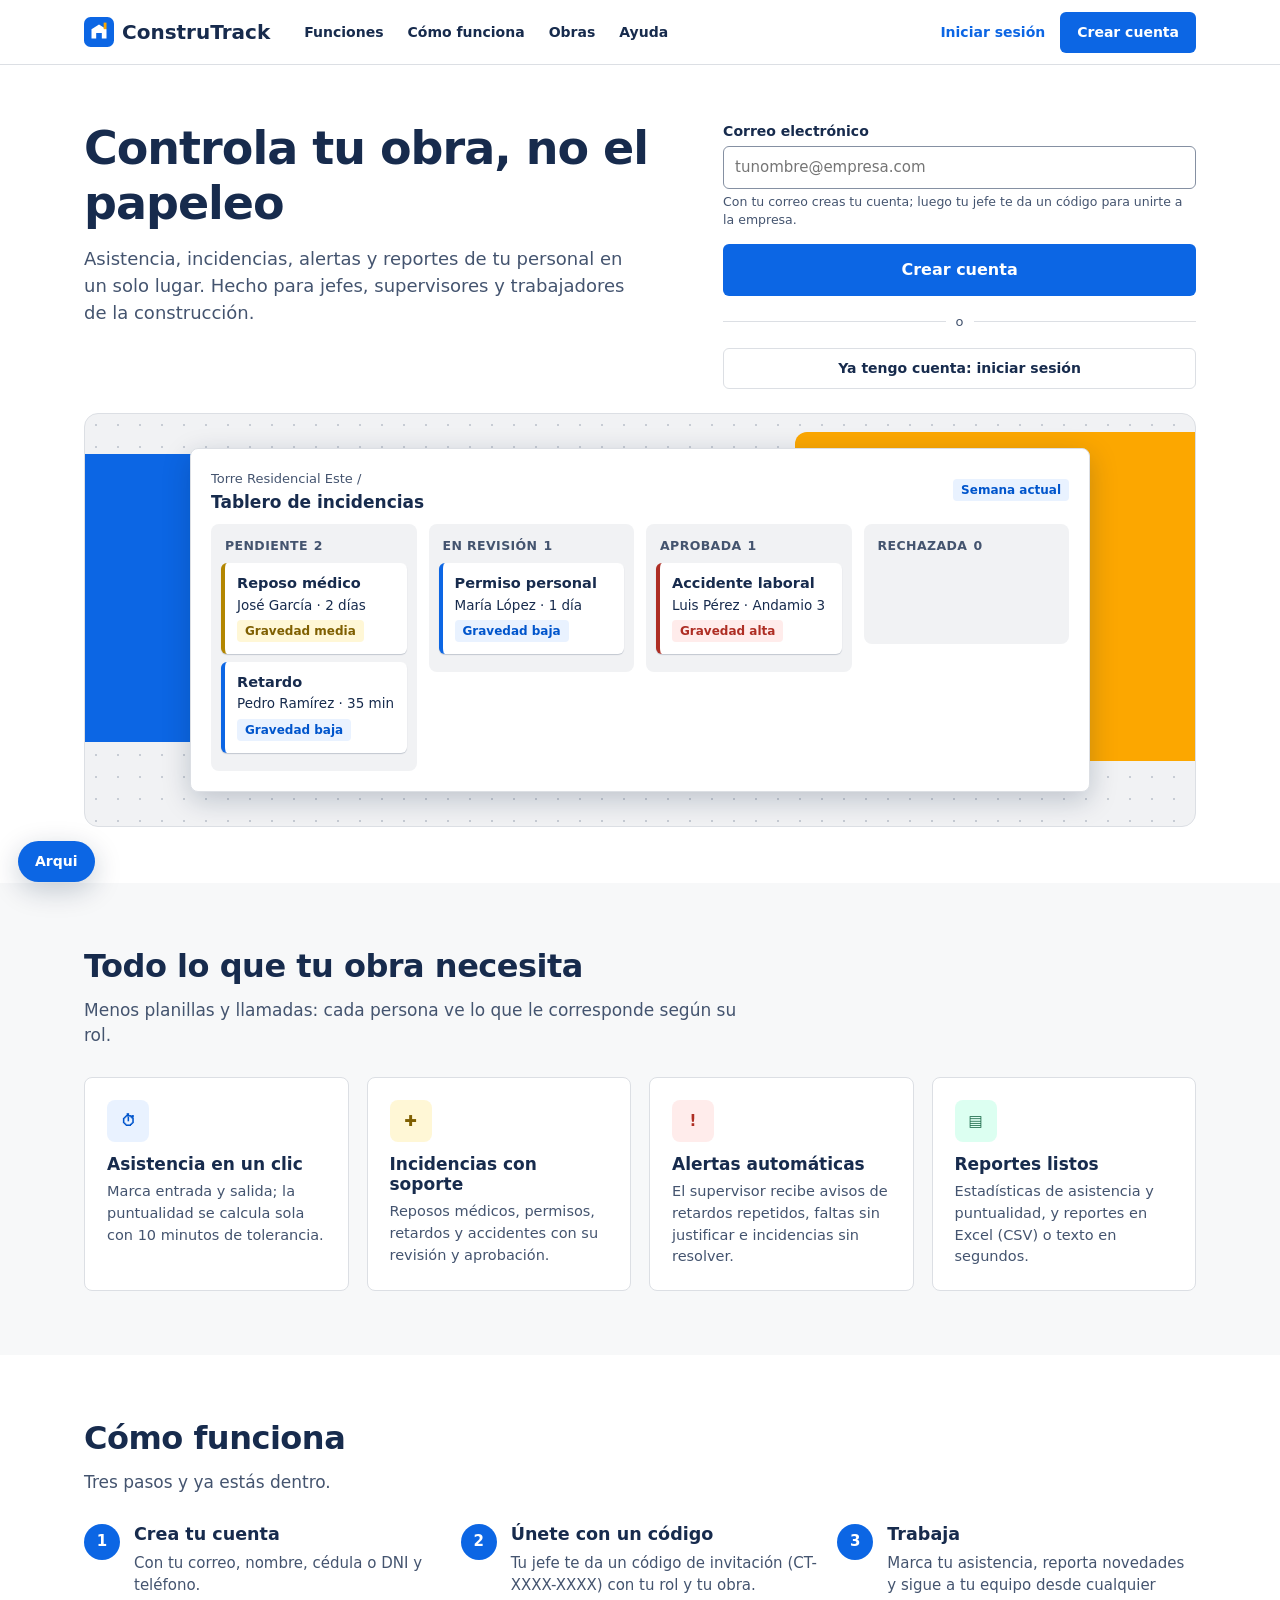
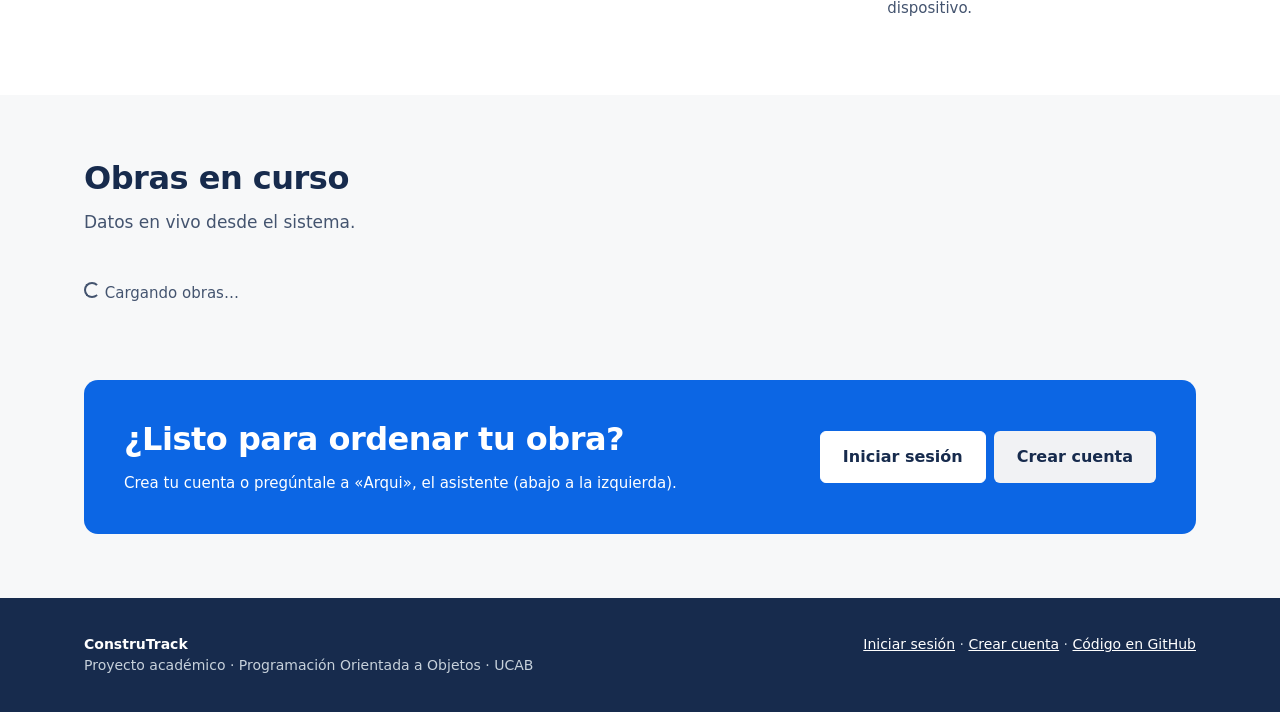
==== ConstruTrack/src/construtrack/vista/web/index.html @ a5ec6ad1 "feat(web): el asistente se llama Arqui y pasa a la esquina inferior izquierda - Nuevo nombre «Arqui»" ====
<!DOCTYPE html>
<html lang="es">
<head>
  <meta charset="UTF-8">
  <meta name="viewport" content="width=device-width, initial-scale=1.0">
  <title>ConstruTrack · Gestión de personal en obra</title>
  <meta name="description" content="Asistencia, incidencias, alertas y reportes del personal de obra en un solo lugar.">
  <link rel="icon" href="img/logo.svg" type="image/svg+xml">
  <link rel="stylesheet" href="css/estilos.css">
</head>
<body>
  <a class="saltar" href="#principal">Saltar al contenido</a>

  <header class="cabecera-publica">
    <div class="contenedor">
      <a class="marca" href="index.html" aria-label="ConstruTrack, inicio"><span id="logo-cabecera"></span>ConstruTrack</a>
      <nav class="nav-publica" aria-label="Secciones">
        <a href="#funciones">Funciones</a>
        <a href="#como-funciona">Cómo funciona</a>
        <a href="#obras">Obras</a>
        <a href="#ayuda">Ayuda</a>
      </nav>
      <div class="cabecera-acciones">
        <a class="btn btn-enlace" href="app.html#login">Iniciar sesión</a>
        <a class="btn btn-primario" href="app.html#registro">Crear cuenta</a>
      </div>
    </div>
  </header>

  <main id="principal">
    <section class="hero">
      <div class="contenedor">
        <div>
          <h1>Controla tu obra, no el papeleo</h1>
          <p class="bajada">Asistencia, incidencias, alertas y reportes de tu personal en un solo lugar.
            Hecho para jefes, supervisores y trabajadores de la construcción.</p>
          <p class="suave pequeno" id="estado-servidor" aria-live="polite"></p>
        </div>
        <form class="hero-formulario" id="form-empezar" novalidate>
          <div class="campo">
            <label for="correo-empezar">Correo electrónico</label>
            <input id="correo-empezar" name="correo" type="email" autocomplete="email" placeholder="tunombre@empresa.com">
            <span class="ayuda">Con tu correo creas tu cuenta; luego tu jefe te da un código para unirte a la empresa.</span>
          </div>
          <button class="btn btn-primario btn-bloque btn-grande" type="submit">Crear cuenta</button>
          <div class="separador">o</div>
          <a class="btn btn-contorno btn-bloque" href="app.html#login">Ya tengo cuenta: iniciar sesión</a>
        </form>
      </div>
    </section>

    <section class="vista-previa" aria-label="Vista previa del tablero">
      <div class="contenedor">
        <div class="lienzo">
          <div class="bloque-azul" aria-hidden="true"></div>
          <div class="bloque-naranja" aria-hidden="true"></div>
          <div class="tarjeta" style="position:relative;max-width:900px;margin:0 auto;box-shadow:var(--sombra-alta)">
            <div class="titulo-vista" style="margin-bottom:12px">
              <div><div class="migas">Torre Residencial Este /</div><h2 style="margin:0">Tablero de incidencias</h2></div>
              <span class="chip chip-azul">Semana actual</span>
            </div>
            <div class="kanban" style="grid-template-columns:repeat(4,1fr)">
              <div class="kanban-columna"><h3>Pendiente <span>2</span></h3>
                <div class="tarjeta-kanban gravedad-media"><h4>Reposo médico</h4><p>José García · 2 días</p><span class="chip chip-amarillo">Gravedad media</span></div>
                <div class="tarjeta-kanban"><h4>Retardo</h4><p>Pedro Ramírez · 35 min</p><span class="chip chip-azul">Gravedad baja</span></div>
              </div>
              <div class="kanban-columna"><h3>En revisión <span>1</span></h3>
                <div class="tarjeta-kanban"><h4>Permiso personal</h4><p>María López · 1 día</p><span class="chip chip-azul">Gravedad baja</span></div>
              </div>
              <div class="kanban-columna"><h3>Aprobada <span>1</span></h3>
                <div class="tarjeta-kanban gravedad-alta"><h4>Accidente laboral</h4><p>Luis Pérez · Andamio 3</p><span class="chip chip-rojo">Gravedad alta</span></div>
              </div>
              <div class="kanban-columna"><h3>Rechazada <span>0</span></h3></div>
            </div>
          </div>
        </div>
      </div>
    </section>

    <section class="seccion" id="funciones">
      <div class="contenedor">
        <h2>Todo lo que tu obra necesita</h2>
        <p class="intro">Menos planillas y llamadas: cada persona ve lo que le corresponde según su rol.</p>
        <div class="rejilla-4">
          <article class="funcion"><div class="icono" style="background:var(--azul-suave);color:var(--azul-oscuro)" aria-hidden="true">⏱</div>
            <h3>Asistencia en un clic</h3><p>Marca entrada y salida; la puntualidad se calcula sola con 10 minutos de tolerancia.</p></article>
          <article class="funcion"><div class="icono" style="background:var(--amarillo-suave);color:var(--amarillo)" aria-hidden="true">✚</div>
            <h3>Incidencias con soporte</h3><p>Reposos médicos, permisos, retardos y accidentes con su revisión y aprobación.</p></article>
          <article class="funcion"><div class="icono" style="background:var(--rojo-suave);color:var(--rojo)" aria-hidden="true">!</div>
            <h3>Alertas automáticas</h3><p>El supervisor recibe avisos de retardos repetidos, faltas sin justificar e incidencias sin resolver.</p></article>
          <article class="funcion"><div class="icono" style="background:var(--verde-suave);color:var(--verde)" aria-hidden="true">▤</div>
            <h3>Reportes listos</h3><p>Estadísticas de asistencia y puntualidad, y reportes en Excel (CSV) o texto en segundos.</p></article>
        </div>
      </div>
    </section>

    <section class="seccion seccion-alterna" id="como-funciona">
      <div class="contenedor">
        <h2>Cómo funciona</h2>
        <p class="intro">Tres pasos y ya estás dentro.</p>
        <div class="rejilla-3">
          <div class="paso"><span class="numero">1</span><div><h3>Crea tu cuenta</h3>
            <p class="suave">Con tu correo, nombre, cédula o DNI y teléfono.</p></div></div>
          <div class="paso"><span class="numero">2</span><div><h3>Únete con un código</h3>
            <p class="suave">Tu jefe te da un código de invitación (CT-XXXX-XXXX) con tu rol y tu obra.</p></div></div>
          <div class="paso"><span class="numero">3</span><div><h3>Trabaja</h3>
            <p class="suave">Marca tu asistencia, reporta novedades y sigue a tu equipo desde cualquier dispositivo.</p></div></div>
        </div>
      </div>
    </section>

    <section class="seccion" id="obras">
      <div class="contenedor">
        <h2>Obras en curso</h2>
        <p class="intro">Datos en vivo desde el sistema.</p>
        <div class="cifras" id="cifras" style="margin-bottom:18px"></div>
        <div class="rejilla-3" id="lista-obras"><p class="suave"><span class="girando"></span> Cargando obras…</p></div>
      </div>
    </section>

    <section class="seccion" id="ayuda" style="padding-top:0">
      <div class="contenedor">
        <div class="franja-cta">
          <div><h2>¿Listo para ordenar tu obra?</h2>
            <p style="margin:0">Crea tu cuenta o pregúntale a «Arqui», el asistente (abajo a la izquierda).</p></div>
          <div class="acciones" style="margin:0">
            <a class="btn btn-contorno btn-grande" href="app.html#login">Iniciar sesión</a>
            <a class="btn btn-secundario btn-grande" href="app.html#registro">Crear cuenta</a>
          </div>
        </div>
      </div>
    </section>
  </main>

  <footer class="pie">
    <div class="contenedor">
      <div><strong style="color:#fff">ConstruTrack</strong><br>Proyecto académico · Programación Orientada a Objetos · UCAB</div>
      <div><a href="app.html#login">Iniciar sesión</a> · <a href="app.html#registro">Crear cuenta</a> ·
        <a href="https://github.com/diavolo34/Proyecto-Poo">Código en GitHub</a></div>
    </div>
  </footer>

  <script src="js/config.js"></script>
  <script src="js/ui.js"></script>
  <script src="js/api.js"></script>
  <script src="js/chatbot.js"></script>
  <script src="js/portada.js"></script>
</body>
</html>
---- ConstruTrack/src/construtrack/vista/web/css/estilos.css ----
/* ConstruTrack · Sistema de diseño de la vista web.
   Misma paleta que vista/swing/Tema.java para que ambas vistas se sientan iguales (consistencia, Nielsen #4).
   Los textos tienen contraste de al menos 4.5:1 (WCAG AA). Sin dependencias externas: funciona sin internet. */

:root {
  --azul: #0c66e4;
  --azul-oscuro: #0055cc;
  --azul-suave: #e9f2ff;
  --fondo: #f7f8f9;
  --superficie: #ffffff;
  --borde: #dcdfe4;
  --borde-fuerte: #8590a2;
  --texto: #172b4d;
  --texto-suave: #44546f;
  --verde: #216e4e;
  --verde-suave: #dcfff1;
  --amarillo: #7f5f01;
  --amarillo-suave: #fff7d6;
  --rojo: #ae2e24;
  --rojo-suave: #ffeceb;
  --morado: #5e4db2;
  --morado-suave: #f3f0ff;
  --gris-suave: #f1f2f4;
  --naranja: #fca700;
  --marino: #09326c;
  --radio: 8px;
  --sombra: 0 1px 2px rgba(9, 30, 66, .12), 0 4px 12px rgba(9, 30, 66, .08);
  --sombra-alta: 0 8px 28px rgba(9, 30, 66, .22);
  --fuente: "Segoe UI", system-ui, -apple-system, Roboto, "Helvetica Neue", Arial, sans-serif;
}

* { box-sizing: border-box; }
html { scroll-behavior: smooth; }
body {
  margin: 0;
  font-family: var(--fuente);
  font-size: 15px;
  line-height: 1.5;
  color: var(--texto);
  background: var(--fondo);
}
a { color: var(--azul); }
img, svg { max-width: 100%; }
h1, h2, h3, h4 { margin: 0 0 .4em; line-height: 1.2; }
p { margin: 0 0 .8em; }
.oculto { display: none !important; }
.solo-lector { position: absolute; width: 1px; height: 1px; overflow: hidden; clip: rect(0 0 0 0); white-space: nowrap; }

/* Foco visible para navegar con TAB (WCAG 2.4.7) */
:focus-visible { outline: 3px solid #4c9aff; outline-offset: 2px; border-radius: 4px; }

.saltar {
  position: absolute; left: 8px; top: -60px; z-index: 100;
  background: var(--texto); color: #fff; padding: 8px 12px; border-radius: 6px;
}
.saltar:focus { top: 8px; }

/* ----------------------------------------------------------------- botones */
.btn {
  display: inline-flex; align-items: center; justify-content: center; gap: 6px;
  font: inherit; font-weight: 600; font-size: 14px;
  padding: 9px 16px; border-radius: 6px; border: 1px solid transparent;
  cursor: pointer; text-decoration: none; white-space: nowrap;
  transition: background-color .15s, box-shadow .15s, transform .05s;
}
.btn:active:not(:disabled) { transform: translateY(1px); }
.btn:disabled { cursor: not-allowed; background: var(--gris-suave) !important; color: var(--texto-suave) !important; border-color: transparent !important; }
.btn-primario { background: var(--azul); color: #fff; }
.btn-primario:hover { background: var(--azul-oscuro); }
.btn-secundario { background: var(--gris-suave); color: var(--texto); }
.btn-secundario:hover { background: var(--borde); }
.btn-contorno { background: var(--superficie); color: var(--texto); border-color: var(--borde); }
.btn-contorno:hover { background: var(--gris-suave); }
.btn-peligro { background: var(--rojo-suave); color: var(--rojo); }
.btn-peligro:hover { background: #ffd5d2; }
.btn-exito { background: var(--verde-suave); color: var(--verde); }
.btn-exito:hover { background: #baf3db; }
.btn-enlace { background: none; color: var(--azul); padding: 4px 6px; }
.btn-enlace:hover { text-decoration: underline; }
.btn-bloque { width: 100%; }
.btn-chico { padding: 5px 10px; font-size: 13px; }
.btn-grande { padding: 13px 22px; font-size: 16px; }

/* ----------------------------------------------------------------- formularios */
.campo { display: flex; flex-direction: column; gap: 4px; margin-bottom: 14px; }
.campo label, .etiqueta { font-weight: 600; font-size: 14px; }
.campo .ayuda { font-size: 12.5px; color: var(--texto-suave); }
input, select, textarea {
  font: inherit; font-size: 15px; color: var(--texto);
  padding: 9px 11px; border: 1.5px solid var(--borde-fuerte); border-radius: 6px; background: var(--superficie);
  width: 100%;
}
input:hover, select:hover, textarea:hover { border-color: var(--texto-suave); }
input:focus, select:focus, textarea:focus { border-color: var(--azul); outline: none; box-shadow: 0 0 0 2px #cce0ff; }
input[aria-invalid="true"] { border-color: var(--rojo); }
textarea { resize: vertical; min-height: 80px; }
.fila { display: grid; grid-template-columns: 1fr 1fr; gap: 0 14px; }
.casillas { display: flex; flex-wrap: wrap; gap: 6px; }
.casillas label { display: inline-flex; gap: 4px; align-items: center; font-weight: 500; background: var(--gris-suave); padding: 4px 10px; border-radius: 20px; cursor: pointer; }
.casillas input { width: auto; }
.mensaje { padding: 10px 12px; border-radius: 6px; font-size: 14px; margin: 8px 0; }
.mensaje-error { background: var(--rojo-suave); color: var(--rojo); }
.mensaje-ok { background: var(--verde-suave); color: var(--verde); }
.mensaje-info { background: var(--azul-suave); color: var(--azul-oscuro); }
.separador { display: flex; align-items: center; gap: 10px; color: var(--texto-suave); font-size: 13px; margin: 16px 0; }
.separador::before, .separador::after { content: ""; flex: 1; height: 1px; background: var(--borde); }

/* ----------------------------------------------------------------- piezas */
.tarjeta { background: var(--superficie); border: 1px solid var(--borde); border-radius: var(--radio); padding: 20px; }
.tarjeta h2, .tarjeta h3 { font-size: 17px; }
.chip {
  display: inline-flex; align-items: center; gap: 4px; font-size: 12px; font-weight: 700;
  padding: 2px 8px; border-radius: 4px; text-transform: none; white-space: nowrap;
}
.chip-azul { background: var(--azul-suave); color: var(--azul-oscuro); }
.chip-verde { background: var(--verde-suave); color: var(--verde); }
.chip-amarillo { background: var(--amarillo-suave); color: var(--amarillo); }
.chip-rojo { background: var(--rojo-suave); color: var(--rojo); }
.chip-gris { background: var(--gris-suave); color: var(--texto-suave); }
.chip-morado { background: var(--morado-suave); color: var(--morado); }
.suave { color: var(--texto-suave); }
.pequeno { font-size: 13px; }

.tabla-contenedor { overflow-x: auto; border: 1px solid var(--borde); border-radius: var(--radio); background: var(--superficie); }
table { width: 100%; border-collapse: collapse; font-size: 14px; }
th { text-align: left; background: var(--gris-suave); color: var(--texto-suave); font-weight: 700; font-size: 13px; padding: 10px 12px; white-space: nowrap; }
td { padding: 10px 12px; border-top: 1px solid var(--borde); vertical-align: middle; }
tbody tr:hover { background: #fafbfc; }
.vacio { text-align: center; color: var(--texto-suave); padding: 28px; }

.cifras { display: grid; grid-template-columns: repeat(4, 1fr); gap: 14px; }
.cifras-3 { grid-template-columns: repeat(3, 1fr); }
.cifra { background: var(--superficie); border: 1px solid var(--borde); border-radius: var(--radio); padding: 16px; }
.cifra .valor { font-size: 30px; font-weight: 700; line-height: 1.1; }
.cifra .descripcion { color: var(--texto-suave); font-size: 13px; }

/* ----------------------------------------------------------------- avisos flotantes y modal */
#avisos { position: fixed; right: 16px; bottom: 16px; z-index: 60; display: flex; flex-direction: column; gap: 8px; }
.aviso {
  background: var(--texto); color: #fff; padding: 12px 16px; border-radius: 6px; box-shadow: var(--sombra-alta);
  max-width: 380px; animation: entrar .2s ease-out;
}
.aviso-error { background: var(--rojo); }
@keyframes entrar { from { opacity: 0; transform: translateY(8px); } to { opacity: 1; transform: none; } }

.modal-fondo { position: fixed; inset: 0; background: rgba(9, 30, 66, .54); z-index: 50; display: flex; align-items: flex-start; justify-content: center; padding: 6vh 16px; overflow-y: auto; }
.modal { background: var(--superficie); border-radius: 10px; box-shadow: var(--sombra-alta); width: 100%; max-width: 620px; padding: 24px 28px; }
.modal-cabecera { display: flex; justify-content: space-between; align-items: center; margin-bottom: 14px; }
.modal-cabecera h2 { margin: 0; font-size: 20px; }
.acciones { display: flex; gap: 8px; justify-content: flex-end; margin-top: 12px; flex-wrap: wrap; }

/* ----------------------------------------------------------------- portada pública */
.cabecera-publica {
  position: sticky; top: 0; z-index: 30; background: var(--superficie);
  border-bottom: 1px solid var(--borde);
}
.cabecera-publica .contenedor { display: flex; align-items: center; gap: 24px; height: 64px; }
.marca { display: inline-flex; align-items: center; gap: 8px; font-weight: 800; font-size: 20px; color: var(--texto); text-decoration: none; }
.marca .logo { width: 30px; height: 30px; flex: none; }
.nav-publica { display: flex; gap: 4px; flex: 1; }
.nav-publica a { color: var(--texto); text-decoration: none; font-weight: 600; font-size: 14px; padding: 8px 10px; border-radius: 6px; }
.nav-publica a:hover { background: var(--gris-suave); }
.cabecera-acciones { display: flex; gap: 8px; align-items: center; }
.contenedor { max-width: 1160px; margin: 0 auto; padding: 0 24px; }

.hero { padding: 56px 0 24px; background: var(--superficie); }
.hero .contenedor { display: grid; grid-template-columns: 1.25fr 1fr; gap: 48px; align-items: start; }
.hero h1 { font-size: 46px; letter-spacing: -1px; font-weight: 800; margin-bottom: 14px; }
.hero .bajada { font-size: 18px; color: var(--texto-suave); max-width: 560px; }
.hero-formulario { background: var(--superficie); border-radius: var(--radio); }
.hero-formulario .nota { font-size: 12.5px; color: var(--texto-suave); }

.vista-previa { background: var(--superficie); padding: 0 0 56px; }
.vista-previa .lienzo {
  border-radius: 14px; background: var(--gris-suave) radial-gradient(#c7ccd4 1px, transparent 1px) 0 0 / 22px 22px;
  border: 1px solid var(--borde); padding: 34px; position: relative; overflow: hidden;
}
.vista-previa .bloque-azul { position: absolute; left: 0; top: 40px; width: 38%; height: 70%; background: var(--azul); border-radius: 0 12px 12px 0; }
.vista-previa .bloque-naranja { position: absolute; right: 0; top: 18px; width: 36%; height: 80%; background: var(--naranja); border-radius: 12px 0 0 12px; }

.seccion { padding: 64px 0; }
.seccion-alterna { background: var(--superficie); }
.seccion h2 { font-size: 32px; letter-spacing: -.5px; }
.seccion .intro { color: var(--texto-suave); font-size: 17px; max-width: 680px; margin-bottom: 28px; }
.rejilla-3 { display: grid; grid-template-columns: repeat(3, 1fr); gap: 18px; }
.rejilla-4 { display: grid; grid-template-columns: repeat(4, 1fr); gap: 18px; }
.funcion { background: var(--superficie); border: 1px solid var(--borde); border-radius: var(--radio); padding: 22px; transition: box-shadow .15s, transform .15s; }
.funcion:hover { box-shadow: var(--sombra); transform: translateY(-2px); }
.funcion .icono { width: 42px; height: 42px; border-radius: 8px; display: grid; place-items: center; margin-bottom: 12px; font-weight: 800; }
.funcion h3 { font-size: 17px; }
.funcion p { color: var(--texto-suave); margin: 0; font-size: 14.5px; }
.paso { display: flex; gap: 14px; }
.paso .numero { flex: none; width: 36px; height: 36px; border-radius: 50%; background: var(--azul); color: #fff; display: grid; place-items: center; font-weight: 800; }
.obra { background: var(--superficie); border: 1px solid var(--borde); border-radius: var(--radio); padding: 18px; }
.barra-avance { height: 8px; background: var(--gris-suave); border-radius: 8px; overflow: hidden; margin-top: 8px; }
.barra-avance span { display: block; height: 100%; background: var(--azul); }
.franja-cta { background: var(--azul); color: #fff; border-radius: 14px; padding: 40px; display: flex; justify-content: space-between; align-items: center; gap: 24px; }
.franja-cta h2 { color: #fff; }
.franja-cta .btn-contorno { border-color: #fff; }
.pie { background: var(--texto); color: #c7d1db; padding: 36px 0; font-size: 14px; }
.pie a { color: #fff; }
.pie .contenedor { display: flex; justify-content: space-between; gap: 24px; flex-wrap: wrap; }

/* ----------------------------------------------------------------- tablero (también en la portada) */
.kanban { display: grid; grid-template-columns: repeat(4, minmax(220px, 1fr)); gap: 12px; align-items: start; }
.kanban-columna { background: var(--gris-suave); border-radius: var(--radio); padding: 10px; min-height: 120px; }
.kanban-columna h3 { font-size: 12.5px; color: var(--texto-suave); text-transform: uppercase; letter-spacing: .4px; margin: 4px 4px 10px; display: flex; gap: 6px; }
.tarjeta-kanban {
  background: var(--superficie); border-radius: 6px; padding: 12px; margin-bottom: 8px;
  box-shadow: 0 1px 1px rgba(9, 30, 66, .2); border-left: 4px solid var(--azul);
}
.tarjeta-kanban.gravedad-alta { border-left-color: var(--rojo); }
.tarjeta-kanban.gravedad-media { border-left-color: #b38600; }
.tarjeta-kanban h4 { font-size: 14.5px; margin-bottom: 2px; }
.tarjeta-kanban p { font-size: 13.5px; margin: 0 0 4px; }
.tarjeta-kanban .acciones { justify-content: flex-start; margin-top: 8px; gap: 6px; }

/* ----------------------------------------------------------------- acceso (login / registro) */
.pagina-acceso { min-height: 100vh; display: grid; grid-template-columns: 1fr minmax(380px, 460px) 1fr; background: #fafbfc; }
.acceso-lado { position: relative; overflow: hidden; }
.acceso-lado svg { position: absolute; bottom: 0; width: 100%; height: auto; }
.acceso-caja { background: var(--superficie); box-shadow: var(--sombra); padding: 40px 40px 28px; margin: 24px 0; border-radius: 4px; align-self: start; }
.acceso-caja .marca { justify-content: center; width: 100%; font-size: 26px; color: var(--azul); margin-bottom: 18px; }
.acceso-caja h1 { font-size: 18px; text-align: center; margin-bottom: 6px; }
.acceso-caja .bajada { text-align: center; color: var(--texto-suave); font-size: 14px; margin-bottom: 20px; }
.acceso-pie { text-align: center; font-size: 13px; color: var(--texto-suave); border-top: 1px solid var(--borde); padding-top: 14px; margin-top: 18px; }
.demo-usuarios { font-size: 12.5px; background: var(--gris-suave); border-radius: 6px; padding: 10px 12px; margin-top: 14px; }
.demo-usuarios button { font-size: 12.5px; }
.codigo-grande { font-size: 22px; font-weight: 800; letter-spacing: 2px; text-transform: uppercase; text-align: center; }

/* ----------------------------------------------------------------- aplicación */
.app { display: grid; grid-template-columns: 248px 1fr; grid-template-rows: 56px 1fr; min-height: 100vh; }
.barra-superior {
  grid-column: 1 / -1; display: flex; align-items: center; gap: 14px; padding: 0 16px;
  background: var(--superficie); border-bottom: 1px solid var(--borde); position: sticky; top: 0; z-index: 20;
}
.barra-superior .marca { font-size: 18px; }
.barra-superior .espacio { flex: 1; }
.avatar { width: 32px; height: 32px; border-radius: 50%; background: var(--azul); color: #fff; display: grid; place-items: center; font-weight: 700; font-size: 13px; }
.lateral { background: var(--superficie); border-right: 1px solid var(--borde); padding: 14px 10px; }
.lateral .titulo-lateral { font-size: 11.5px; font-weight: 700; color: var(--texto-suave); text-transform: uppercase; letter-spacing: .5px; margin: 14px 10px 6px; }
.lateral a {
  display: flex; align-items: center; gap: 10px; padding: 8px 10px; border-radius: 6px;
  color: var(--texto); text-decoration: none; font-weight: 500; font-size: 14.5px;
}
.lateral a:hover { background: var(--gris-suave); }
.lateral a[aria-current="page"] { background: var(--azul-suave); color: var(--azul-oscuro); font-weight: 700; box-shadow: inset 3px 0 0 var(--azul); }
.lateral .contador { margin-left: auto; }
.contenido { padding: 22px 28px 60px; min-width: 0; }
.migas { font-size: 13px; color: var(--texto-suave); margin-bottom: 4px; }
.titulo-vista { display: flex; align-items: center; justify-content: space-between; gap: 12px; margin-bottom: 18px; flex-wrap: wrap; }
.titulo-vista h1 { font-size: 26px; margin: 0; }
.rejilla-2 { display: grid; grid-template-columns: 1fr 1fr; gap: 16px; }
.rejilla-incidencias { display: grid; grid-template-columns: 360px 1fr; gap: 16px; align-items: start; }
.pila > * + * { margin-top: 16px; }
.estado-jornada { display: flex; align-items: center; gap: 10px; margin: 6px 0 12px; }

.barras { display: flex; flex-direction: column; gap: 10px; }
.barra-fila { display: grid; grid-template-columns: 110px 1fr 52px; gap: 10px; align-items: center; font-size: 13.5px; }
.barra-pista { height: 20px; background: var(--gris-suave); border-radius: 5px; overflow: hidden; }
.barra-pista span { display: block; height: 100%; border-radius: 5px; transition: width .4s ease; }
.alerta { display: flex; gap: 10px; padding: 10px 0; border-top: 1px solid var(--borde); }
.alerta:first-child { border-top: 0; }

.aviso-conexion {
  background: var(--amarillo-suave); color: var(--amarillo); border-bottom: 1px solid #f5cd47;
  padding: 10px 16px; font-size: 14px; display: flex; gap: 10px; align-items: center; justify-content: center; flex-wrap: wrap;
}
.girando { width: 16px; height: 16px; border: 2px solid currentColor; border-right-color: transparent; border-radius: 50%; animation: girar .8s linear infinite; display: inline-block; }
@keyframes girar { to { transform: rotate(360deg); } }

/* ----------------------------------------------------------------- chatbot */
.chat-boton {
  position: fixed; left: 18px; bottom: 18px; z-index: 40; border-radius: 28px; box-shadow: var(--sombra-alta);
}
.chat-panel {
  position: fixed; left: 18px; bottom: 76px; z-index: 40; width: 360px; max-width: calc(100vw - 36px);
  background: var(--superficie); border-radius: 12px; box-shadow: var(--sombra-alta); overflow: hidden; display: flex; flex-direction: column;
}
/* En Netlify su insignia ocupa la esquina inferior derecha (config.js agrega la clase): los avisos suben */
.con-insignia-netlify #avisos { bottom: 84px; }
.chat-cabecera { background: var(--azul); color: #fff; padding: 12px 16px; display: flex; justify-content: space-between; align-items: center; }
.chat-cabecera .btn { color: #fff; }
.chat-mensajes { padding: 12px; max-height: 330px; overflow-y: auto; display: flex; flex-direction: column; gap: 8px; }
.burbuja { padding: 8px 12px; border-radius: 12px; max-width: 85%; font-size: 14px; }
.burbuja-bot { background: var(--gris-suave); align-self: flex-start; }
.burbuja-yo { background: var(--azul); color: #fff; align-self: flex-end; }
.chat-sugerencias { display: flex; flex-wrap: wrap; gap: 6px; padding: 0 12px 8px; }
.chat-sugerencias button { font: inherit; font-size: 12.5px; border: 1px solid var(--borde); background: var(--superficie); border-radius: 14px; padding: 3px 10px; cursor: pointer; }
.chat-sugerencias button:hover { background: var(--azul-suave); }
.chat-formulario { display: flex; gap: 6px; padding: 10px; border-top: 1px solid var(--borde); }
.escribiendo span { display: inline-block; width: 6px; height: 6px; margin: 0 1px; border-radius: 50%; background: var(--texto-suave); animation: rebote 1s infinite; }
.escribiendo span:nth-child(2) { animation-delay: .15s; }
.escribiendo span:nth-child(3) { animation-delay: .3s; }
@keyframes rebote { 0%, 60%, 100% { transform: translateY(0); } 30% { transform: translateY(-4px); } }

/* ----------------------------------------------------------------- adaptable a celular */
@media (max-width: 980px) {
  .hero .contenedor, .rejilla-2, .rejilla-incidencias { grid-template-columns: 1fr; }
  .rejilla-3, .rejilla-4, .cifras { grid-template-columns: 1fr 1fr; }
  .kanban { grid-template-columns: repeat(4, 260px); overflow-x: auto; padding-bottom: 8px; }
  .pagina-acceso { grid-template-columns: 1fr; }
  .acceso-lado { display: none; }
  .acceso-caja { margin: 24px auto; width: calc(100% - 32px); max-width: 460px; }
  .nav-publica { display: none; }
}
@media (max-width: 760px) {
  .app { grid-template-columns: 1fr; }
  .lateral { display: flex; overflow-x: auto; gap: 4px; padding: 8px; border-right: 0; border-bottom: 1px solid var(--borde); }
  .lateral .titulo-lateral { display: none; }
  .lateral a { white-space: nowrap; }
  .contenido { padding: 16px; }
  .hero h1 { font-size: 34px; }
  .rejilla-3, .rejilla-4, .cifras, .fila { grid-template-columns: 1fr; }
  .franja-cta { flex-direction: column; align-items: flex-start; }
  .barra-superior .ocultar-movil { display: none; }
  .barra-superior { gap: 8px; padding: 0 10px; }
  .barra-superior .marca { font-size: 16px; }
  .cifras-3 { grid-template-columns: repeat(3, 1fr); }
  .cifra .valor { font-size: 24px; }
}
@media (prefers-reduced-motion: reduce) {
  *, *::before, *::after { animation: none !important; transition: none !important; scroll-behavior: auto !important; }
}
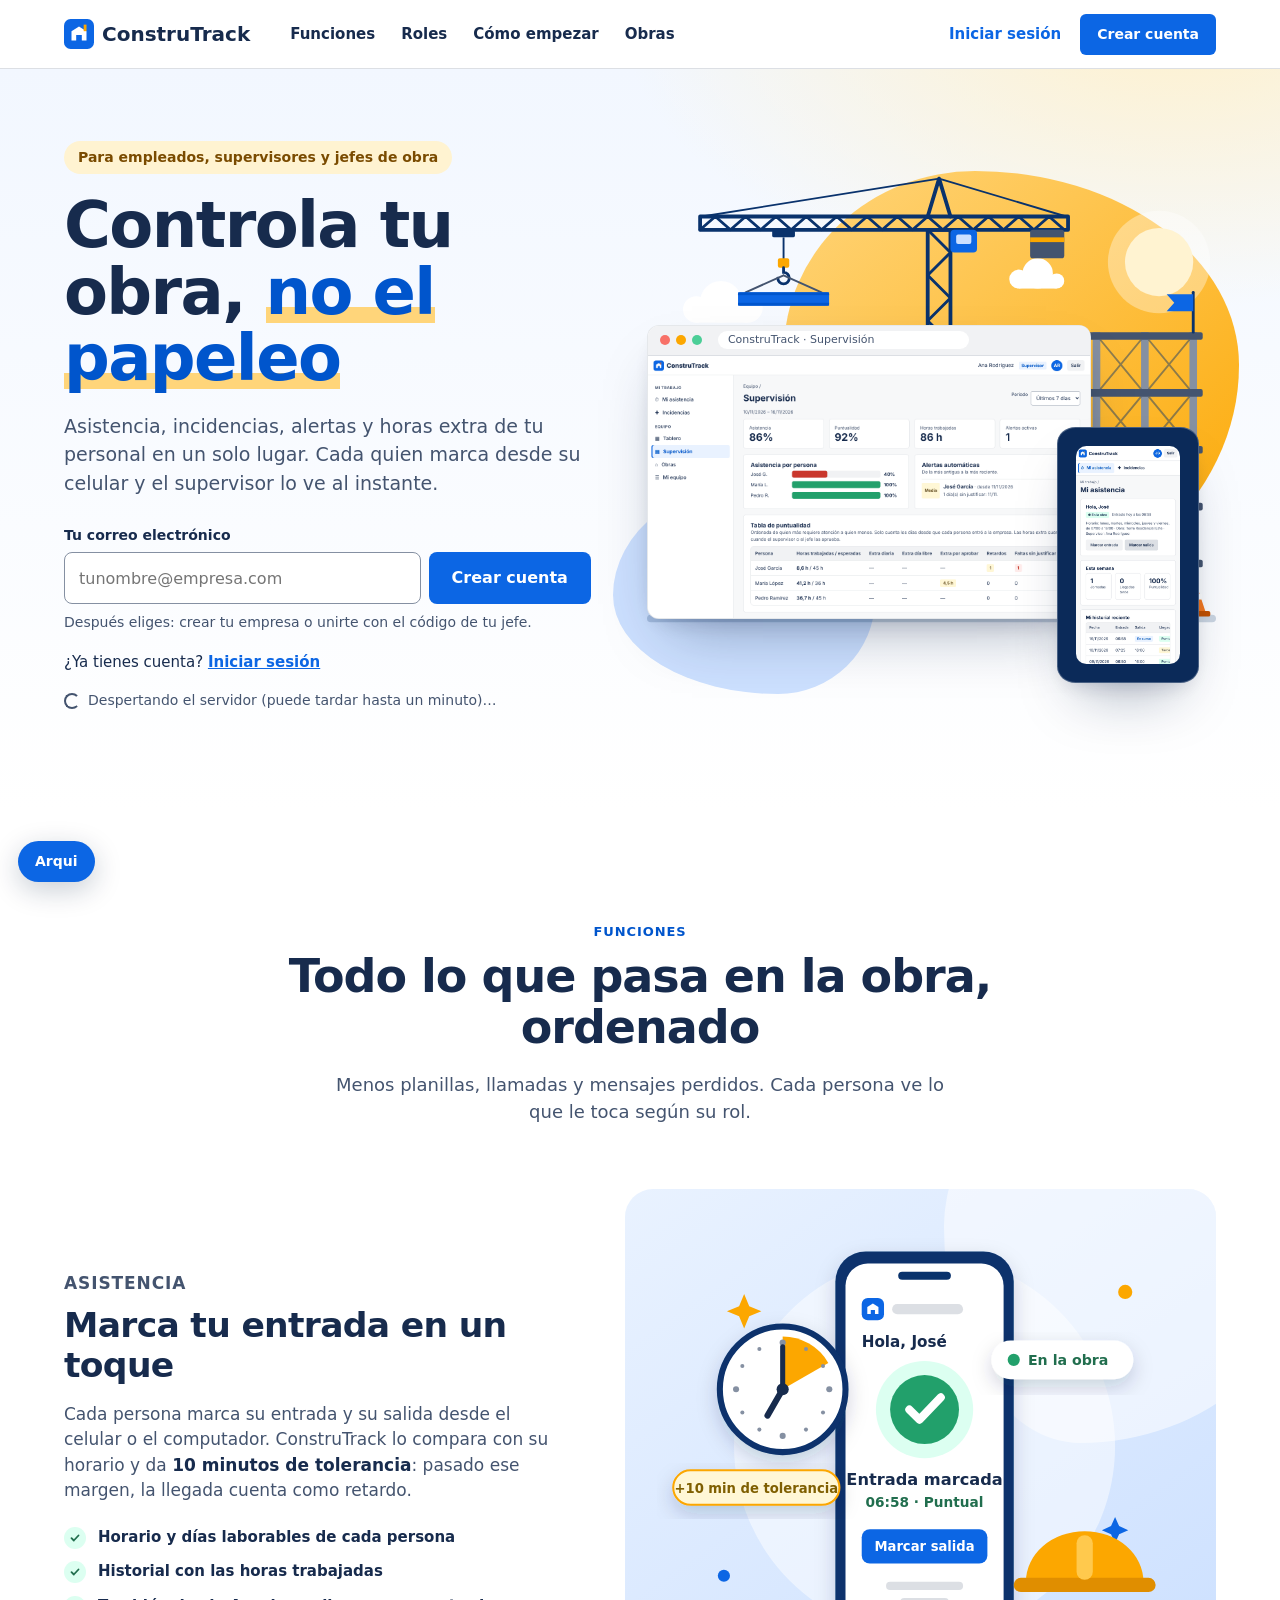
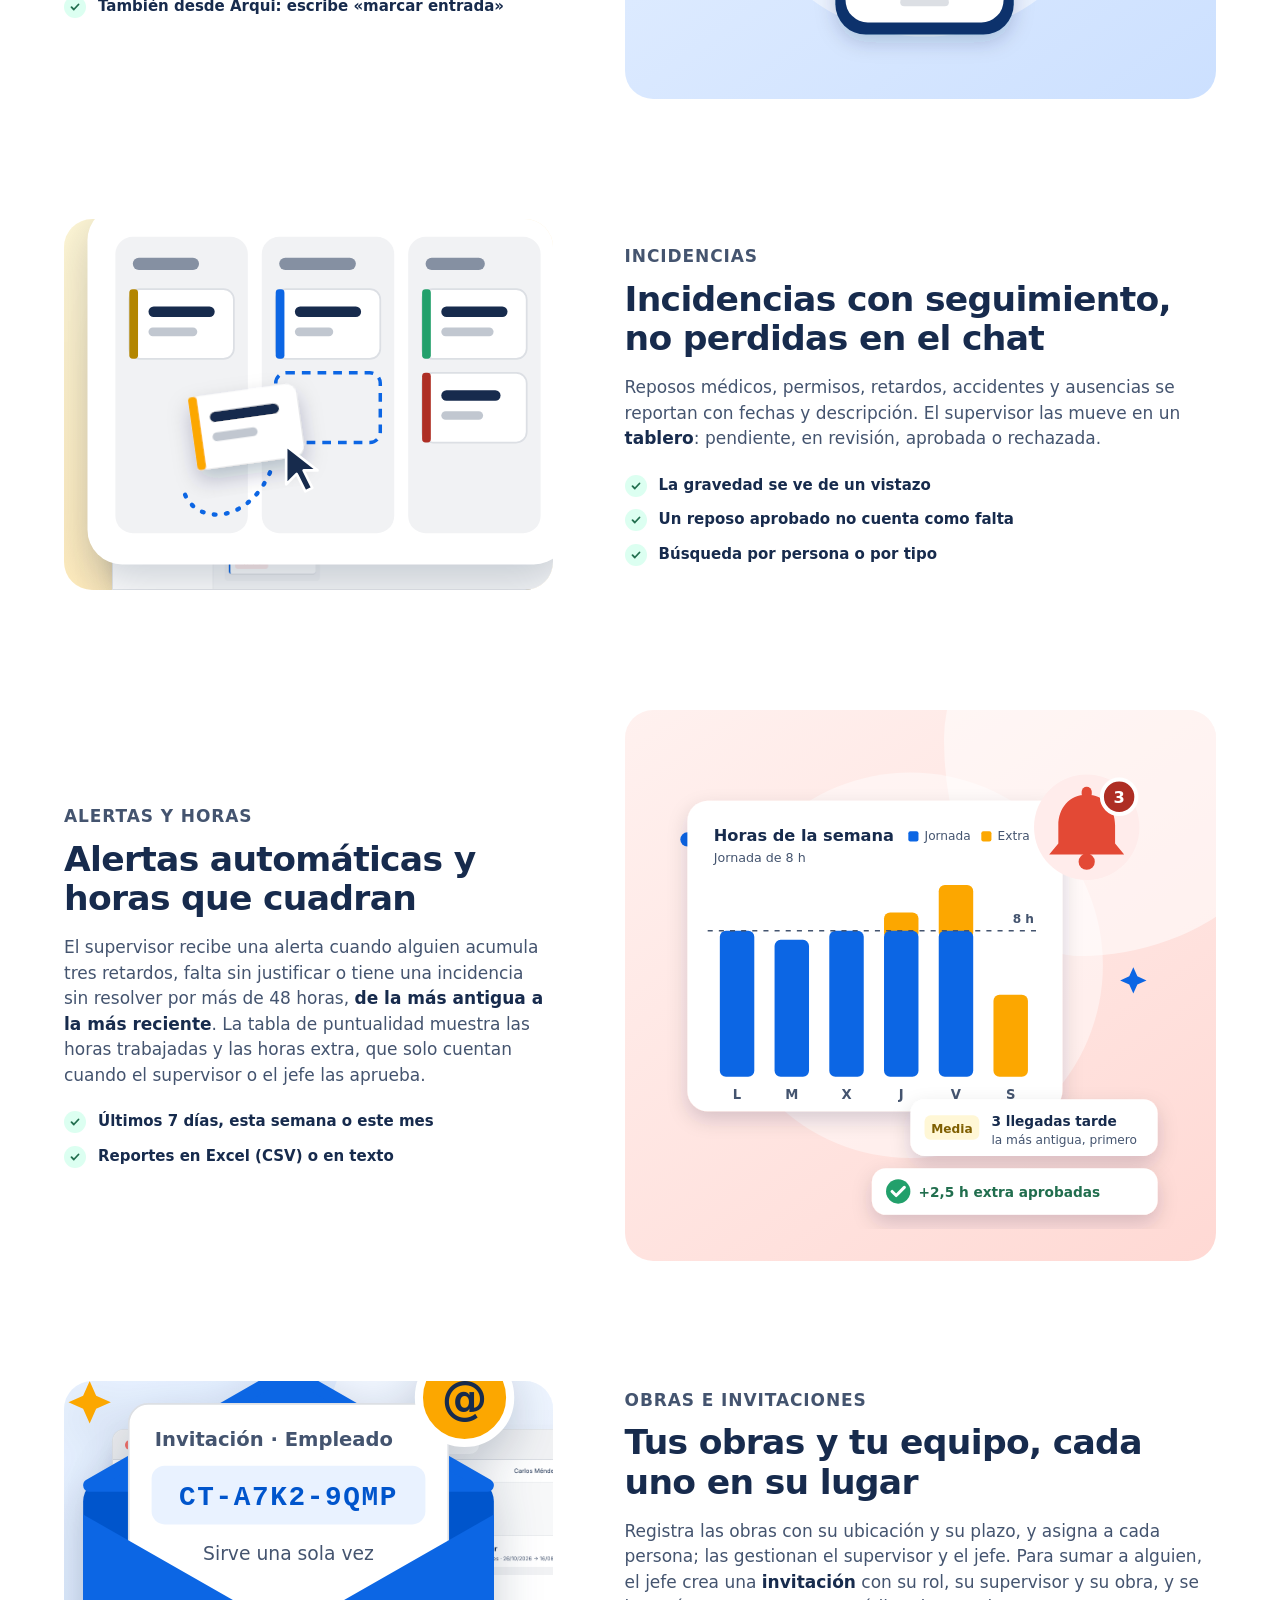
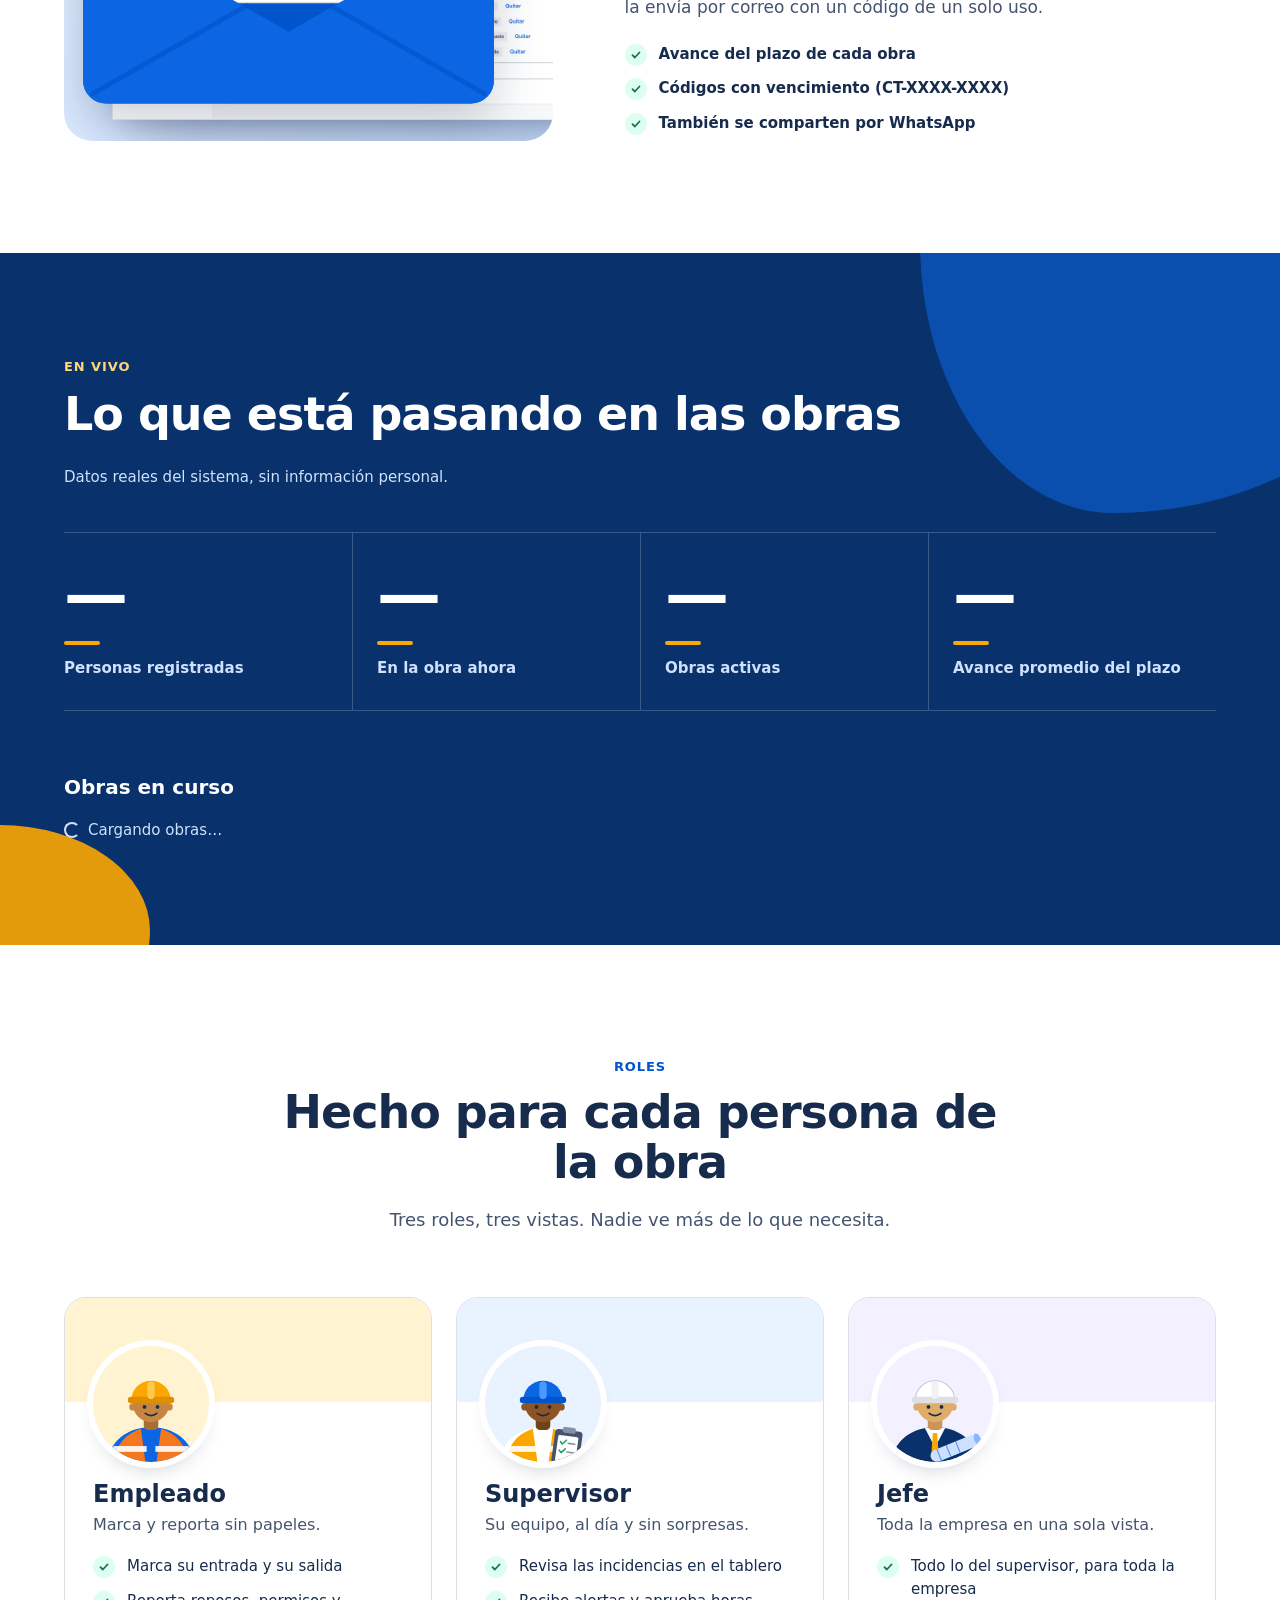
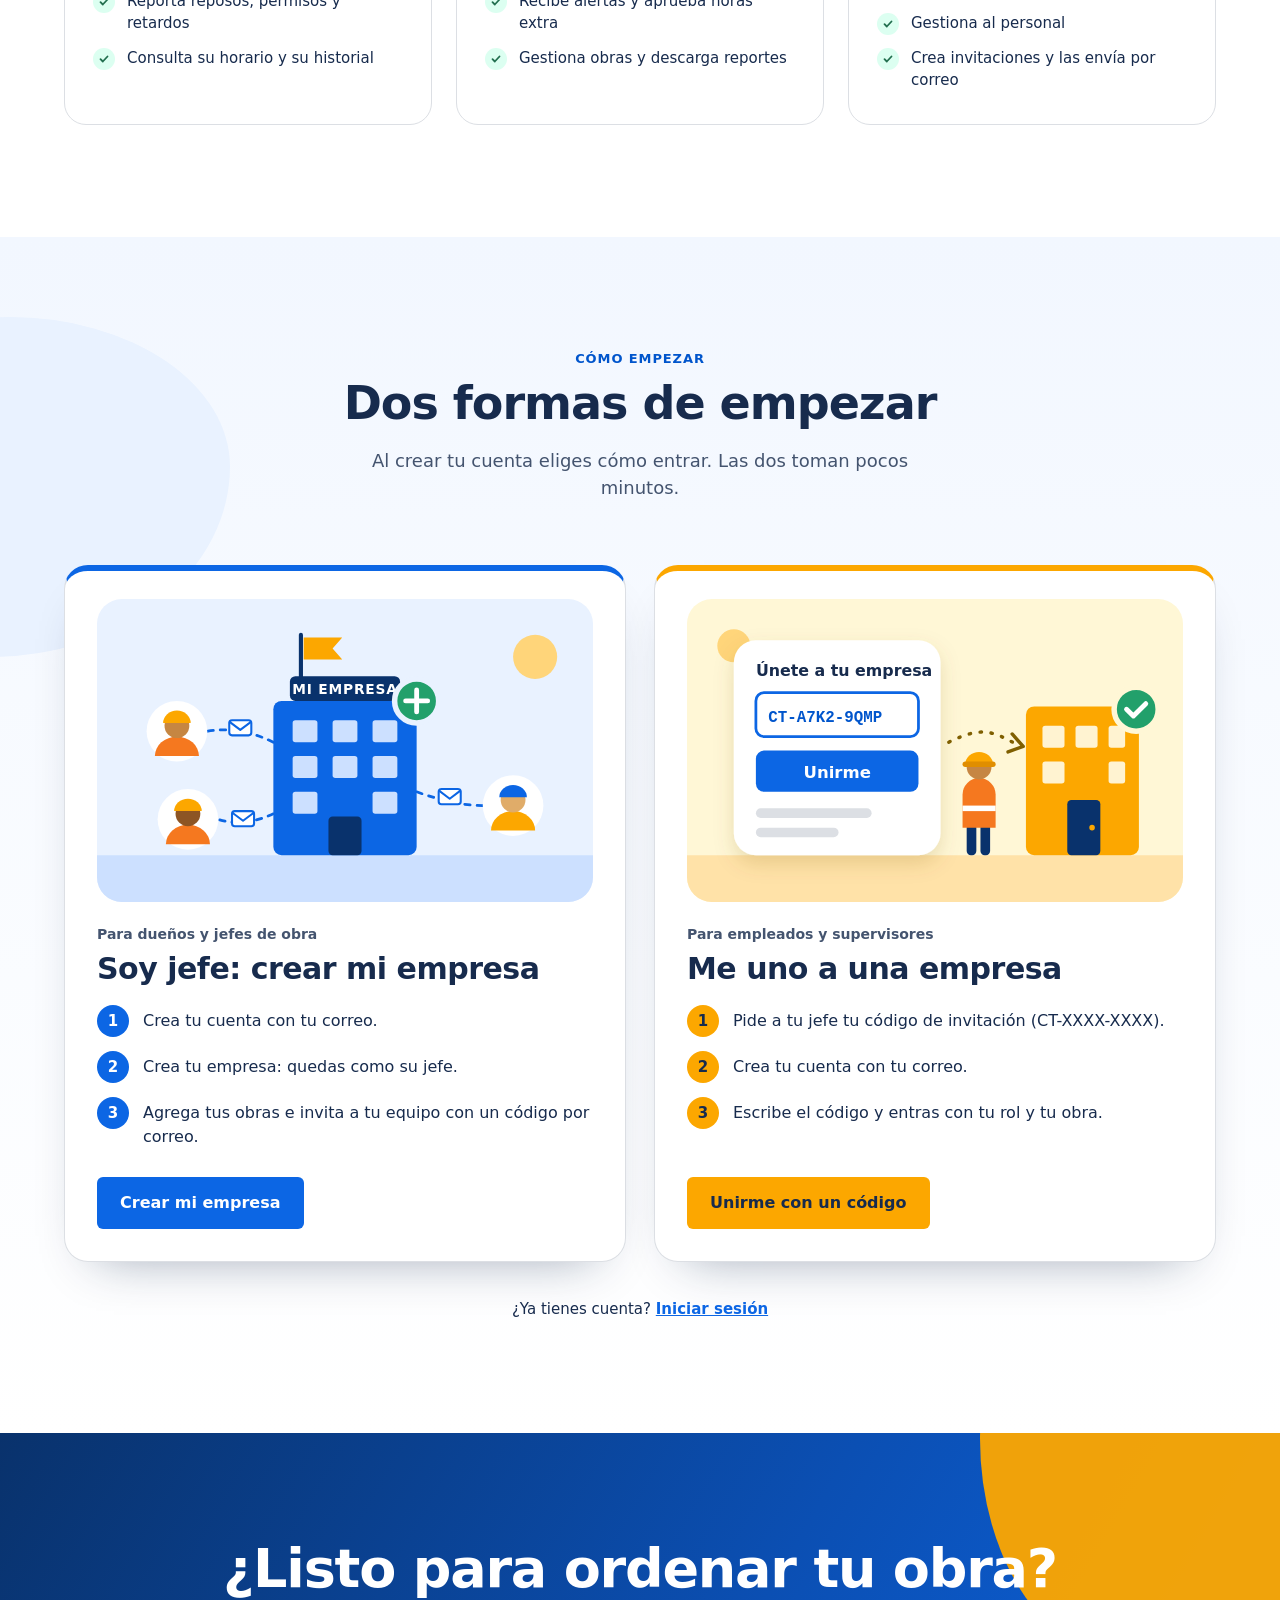
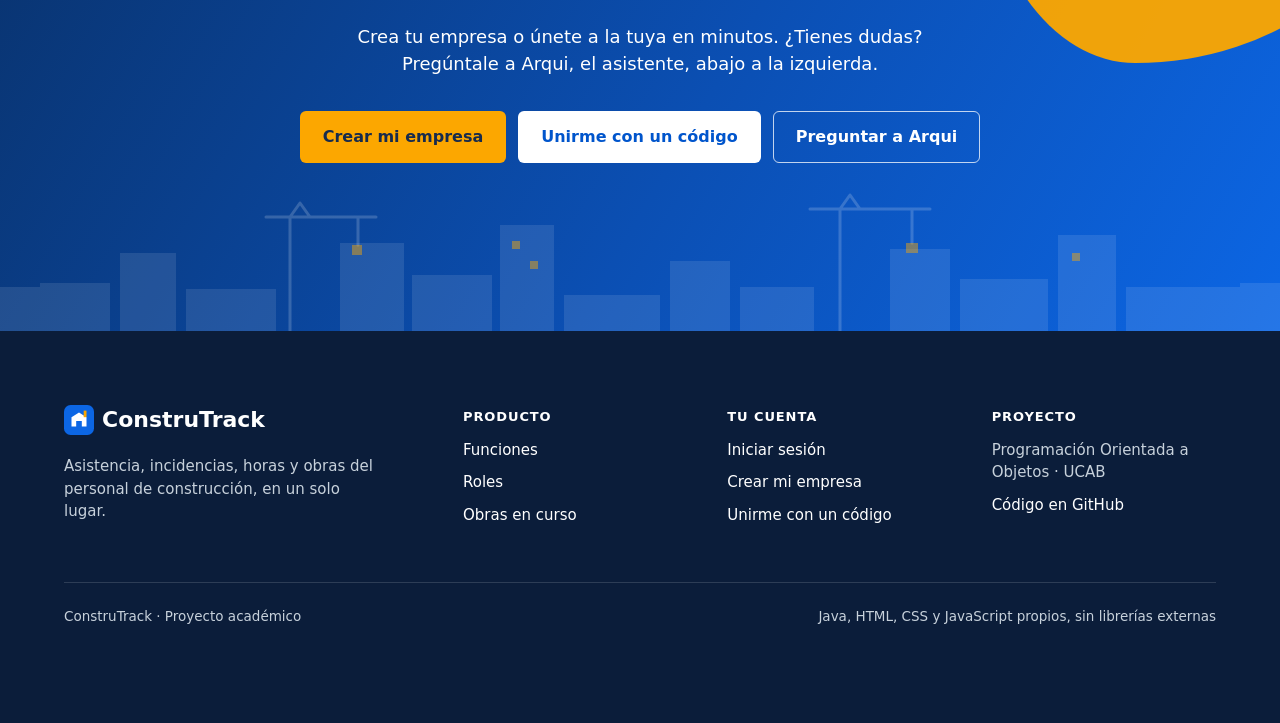
==== commit 810c07b7: "feat(portada): nueva portada con hero, funciones, cifras en vivo, roles y dos formas de empezar - He" ====
--- a/ConstruTrack/src/construtrack/vista/web/index.html
+++ b/ConstruTrack/src/construtrack/vista/web/index.html
@@ -4,139 +4,318 @@
   <meta charset="UTF-8">
   <meta name="viewport" content="width=device-width, initial-scale=1.0">
   <title>ConstruTrack · Gestión de personal en obra</title>
-  <meta name="description" content="Asistencia, incidencias, alertas y reportes del personal de obra en un solo lugar.">
+  <meta name="description" content="Asistencia con tolerancia, incidencias en tablero, alertas automáticas, horas extra y obras: el personal de construcción en un solo lugar.">
+  <meta name="theme-color" content="#0c66e4">
   <link rel="icon" href="img/logo.svg" type="image/svg+xml">
   <link rel="stylesheet" href="css/estilos.css">
+  <link rel="stylesheet" href="css/portada.css">
 </head>
-<body>
+<body class="lp">
   <a class="saltar" href="#principal">Saltar al contenido</a>
 
-  <header class="cabecera-publica">
-    <div class="contenedor">
+  <header class="lp-cabecera" id="lp-cabecera">
+    <div class="lp-contenedor lp-cabecera-fila">
       <a class="marca" href="index.html" aria-label="ConstruTrack, inicio"><span id="logo-cabecera"></span>ConstruTrack</a>
-      <nav class="nav-publica" aria-label="Secciones">
+      <nav class="lp-nav" id="lp-menu" aria-label="Secciones">
         <a href="#funciones">Funciones</a>
-        <a href="#como-funciona">Cómo funciona</a>
+        <a href="#roles">Roles</a>
+        <a href="#empezar">Cómo empezar</a>
         <a href="#obras">Obras</a>
-        <a href="#ayuda">Ayuda</a>
+        <a class="lp-solo-menu" href="app.html#login">Iniciar sesión</a>
+        <a class="lp-solo-menu" href="app.html#registro">Crear cuenta</a>
       </nav>
-      <div class="cabecera-acciones">
-        <a class="btn btn-enlace" href="app.html#login">Iniciar sesión</a>
+      <div class="lp-cabecera-acciones">
+        <a class="btn btn-enlace lp-ocultar-movil" href="app.html#login">Iniciar sesión</a>
         <a class="btn btn-primario" href="app.html#registro">Crear cuenta</a>
+        <button class="lp-menu-boton" id="lp-menu-boton" type="button" aria-expanded="false" aria-controls="lp-menu" aria-label="Abrir el menú">
+          <span aria-hidden="true"></span>
+        </button>
       </div>
     </div>
   </header>
 
-  <main id="principal">
-    <section class="hero">
-      <div class="contenedor">
-        <div>
-          <h1>Controla tu obra, no el papeleo</h1>
-          <p class="bajada">Asistencia, incidencias, alertas y reportes de tu personal en un solo lugar.
-            Hecho para jefes, supervisores y trabajadores de la construcción.</p>
-          <p class="suave pequeno" id="estado-servidor" aria-live="polite"></p>
-        </div>
-        <form class="hero-formulario" id="form-empezar" novalidate>
-          <div class="campo">
-            <label for="correo-empezar">Correo electrónico</label>
-            <input id="correo-empezar" name="correo" type="email" autocomplete="email" placeholder="tunombre@empresa.com">
-            <span class="ayuda">Con tu correo creas tu cuenta; luego tu jefe te da un código para unirte a la empresa.</span>
-          </div>
-          <button class="btn btn-primario btn-bloque btn-grande" type="submit">Crear cuenta</button>
-          <div class="separador">o</div>
-          <a class="btn btn-contorno btn-bloque" href="app.html#login">Ya tengo cuenta: iniciar sesión</a>
-        </form>
-      </div>
-    </section>
-
-    <section class="vista-previa" aria-label="Vista previa del tablero">
-      <div class="contenedor">
-        <div class="lienzo">
-          <div class="bloque-azul" aria-hidden="true"></div>
-          <div class="bloque-naranja" aria-hidden="true"></div>
-          <div class="tarjeta" style="position:relative;max-width:900px;margin:0 auto;box-shadow:var(--sombra-alta)">
-            <div class="titulo-vista" style="margin-bottom:12px">
-              <div><div class="migas">Torre Residencial Este /</div><h2 style="margin:0">Tablero de incidencias</h2></div>
-              <span class="chip chip-azul">Semana actual</span>
+  <main id="principal" class="lp-main" tabindex="-1">
+    <!-- Portada: titular, correo para empezar e imagen del producto -->
+    <section class="lp-hero" aria-labelledby="lp-titulo">
+      <div class="lp-contenedor lp-hero-rejilla">
+        <div class="lp-hero-texto">
+          <p class="lp-etiqueta">Para empleados, supervisores y jefes de obra</p>
+          <h1 id="lp-titulo">Controla tu obra, <span class="lp-resalte">no el papeleo</span></h1>
+          <p class="lp-bajada">Asistencia, incidencias, alertas y horas extra de tu personal en un solo lugar.
+            Cada quien marca desde su celular y el supervisor lo ve al instante.</p>
+          <form class="lp-hero-formulario" id="form-empezar" novalidate>
+            <label for="correo-empezar">Tu correo electrónico</label>
+            <div class="lp-hero-campo">
+              <input id="correo-empezar" name="correo" type="email" autocomplete="email" placeholder="tunombre@empresa.com" aria-describedby="ayuda-empezar">
+              <button class="btn btn-primario btn-grande" type="submit">Crear cuenta</button>
             </div>
-            <div class="kanban" style="grid-template-columns:repeat(4,1fr)">
-              <div class="kanban-columna"><h3>Pendiente <span>2</span></h3>
-                <div class="tarjeta-kanban gravedad-media"><h4>Reposo médico</h4><p>José García · 2 días</p><span class="chip chip-amarillo">Gravedad media</span></div>
-                <div class="tarjeta-kanban"><h4>Retardo</h4><p>Pedro Ramírez · 35 min</p><span class="chip chip-azul">Gravedad baja</span></div>
-              </div>
-              <div class="kanban-columna"><h3>En revisión <span>1</span></h3>
-                <div class="tarjeta-kanban"><h4>Permiso personal</h4><p>María López · 1 día</p><span class="chip chip-azul">Gravedad baja</span></div>
-              </div>
-              <div class="kanban-columna"><h3>Aprobada <span>1</span></h3>
-                <div class="tarjeta-kanban gravedad-alta"><h4>Accidente laboral</h4><p>Luis Pérez · Andamio 3</p><span class="chip chip-rojo">Gravedad alta</span></div>
-              </div>
-              <div class="kanban-columna"><h3>Rechazada <span>0</span></h3></div>
-            </div>
-          </div>
-        </div>
-      </div>
-    </section>
-
-    <section class="seccion" id="funciones">
-      <div class="contenedor">
-        <h2>Todo lo que tu obra necesita</h2>
-        <p class="intro">Menos planillas y llamadas: cada persona ve lo que le corresponde según su rol.</p>
-        <div class="rejilla-4">
-          <article class="funcion"><div class="icono" style="background:var(--azul-suave);color:var(--azul-oscuro)" aria-hidden="true">⏱</div>
-            <h3>Asistencia en un clic</h3><p>Marca entrada y salida; la puntualidad se calcula sola con 10 minutos de tolerancia.</p></article>
-          <article class="funcion"><div class="icono" style="background:var(--amarillo-suave);color:var(--amarillo)" aria-hidden="true">✚</div>
-            <h3>Incidencias con soporte</h3><p>Reposos médicos, permisos, retardos y accidentes con su revisión y aprobación.</p></article>
-          <article class="funcion"><div class="icono" style="background:var(--rojo-suave);color:var(--rojo)" aria-hidden="true">!</div>
-            <h3>Alertas automáticas</h3><p>El supervisor recibe avisos de retardos repetidos, faltas sin justificar e incidencias sin resolver.</p></article>
-          <article class="funcion"><div class="icono" style="background:var(--verde-suave);color:var(--verde)" aria-hidden="true">▤</div>
-            <h3>Reportes listos</h3><p>Estadísticas de asistencia y puntualidad, y reportes en Excel (CSV) o texto en segundos.</p></article>
-        </div>
-      </div>
-    </section>
-
-    <section class="seccion seccion-alterna" id="como-funciona">
-      <div class="contenedor">
-        <h2>Cómo funciona</h2>
-        <p class="intro">Tres pasos y ya estás dentro.</p>
-        <div class="rejilla-3">
-          <div class="paso"><span class="numero">1</span><div><h3>Crea tu cuenta</h3>
-            <p class="suave">Con tu correo, nombre, cédula o DNI y teléfono.</p></div></div>
-          <div class="paso"><span class="numero">2</span><div><h3>Únete con un código</h3>
-            <p class="suave">Tu jefe te da un código de invitación (CT-XXXX-XXXX) con tu rol y tu obra.</p></div></div>
-          <div class="paso"><span class="numero">3</span><div><h3>Trabaja</h3>
-            <p class="suave">Marca tu asistencia, reporta novedades y sigue a tu equipo desde cualquier dispositivo.</p></div></div>
-        </div>
-      </div>
-    </section>
-
-    <section class="seccion" id="obras">
-      <div class="contenedor">
-        <h2>Obras en curso</h2>
-        <p class="intro">Datos en vivo desde el sistema.</p>
-        <div class="cifras" id="cifras" style="margin-bottom:18px"></div>
-        <div class="rejilla-3" id="lista-obras"><p class="suave"><span class="girando"></span> Cargando obras…</p></div>
-      </div>
-    </section>
-
-    <section class="seccion" id="ayuda" style="padding-top:0">
-      <div class="contenedor">
-        <div class="franja-cta">
-          <div><h2>¿Listo para ordenar tu obra?</h2>
-            <p style="margin:0">Crea tu cuenta o pregúntale a «Arqui», el asistente (abajo a la izquierda).</p></div>
-          <div class="acciones" style="margin:0">
-            <a class="btn btn-contorno btn-grande" href="app.html#login">Iniciar sesión</a>
-            <a class="btn btn-secundario btn-grande" href="app.html#registro">Crear cuenta</a>
-          </div>
+            <p class="lp-ayuda" id="ayuda-empezar">Después eliges: crear tu empresa o unirte con el código de tu jefe.</p>
+          </form>
+          <p class="lp-ya-tengo">¿Ya tienes cuenta? <a href="app.html#login">Iniciar sesión</a></p>
+          <p class="lp-estado" id="estado-servidor" aria-live="polite"></p>
+        </div>
+
+        <div class="lp-hero-visual">
+          <div class="lp-mancha lp-mancha-ambar" aria-hidden="true"></div>
+          <div class="lp-mancha lp-mancha-azul" aria-hidden="true"></div>
+          <img class="lp-hero-escena" src="img/ilustracion-obra.svg" width="600" height="520" alt="">
+          <figure class="lp-navegador lp-hero-navegador">
+            <div class="lp-navegador-barra" aria-hidden="true"><span></span><span></span><span></span>
+              <div class="lp-navegador-url">ConstruTrack · Supervisión</div></div>
+            <img src="img/producto-supervision.png" width="1280" height="760"
+              alt="Pantalla de Supervisión de ConstruTrack: asistencia, puntualidad y horas trabajadas de la semana, alertas automáticas y la tabla de puntualidad con horas extra por aprobar.">
+          </figure>
+          <div class="lp-celular lp-hero-celular">
+            <img src="img/producto-asistencia-movil.png" width="390" height="820"
+              alt="ConstruTrack en el celular: un empleado aparece «En la obra» tras marcar su entrada a las 06:58.">
+          </div>
+        </div>
+      </div>
+    </section>
+
+    <!-- Funciones: filas alternadas de imagen y texto -->
+    <section class="lp-seccion" id="funciones" aria-labelledby="t-funciones">
+      <div class="lp-contenedor">
+        <header class="lp-encabezado lp-aparece">
+          <p class="lp-antetitulo">Funciones</p>
+          <h2 id="t-funciones">Todo lo que pasa en la obra, ordenado</h2>
+          <p class="lp-intro">Menos planillas, llamadas y mensajes perdidos. Cada persona ve lo que le toca según su rol.</p>
+        </header>
+
+        <article class="lp-fila lp-aparece">
+          <div class="lp-fila-texto">
+            <p class="lp-antetitulo">Asistencia</p>
+            <h3>Marca tu entrada en un toque</h3>
+            <p>Cada persona marca su entrada y su salida desde el celular o el computador. ConstruTrack lo compara con
+              su horario y da <strong>10 minutos de tolerancia</strong>: pasado ese margen, la llegada cuenta como retardo.</p>
+            <ul class="lp-lista">
+              <li>Horario y días laborables de cada persona</li>
+              <li>Historial con las horas trabajadas</li>
+              <li>También desde Arqui: escribe «marcar entrada»</li>
+            </ul>
+          </div>
+          <div class="lp-fila-visual lp-fondo-azul">
+            <img src="img/ilustracion-asistencia.svg" width="520" height="440"
+              alt="Ilustración: un celular confirma «Entrada marcada, 06:58, puntual» junto a un reloj que resalta los 10 minutos de tolerancia.">
+          </div>
+        </article>
+
+        <article class="lp-fila lp-fila-invertida lp-aparece">
+          <div class="lp-fila-texto">
+            <p class="lp-antetitulo">Incidencias</p>
+            <h3>Incidencias con seguimiento, no perdidas en el chat</h3>
+            <p>Reposos médicos, permisos, retardos, accidentes y ausencias se reportan con fechas y descripción.
+              El supervisor las mueve en un <strong>tablero</strong>: pendiente, en revisión, aprobada o rechazada.</p>
+            <ul class="lp-lista">
+              <li>La gravedad se ve de un vistazo</li>
+              <li>Un reposo aprobado no cuenta como falta</li>
+              <li>Búsqueda por persona o por tipo</li>
+            </ul>
+          </div>
+          <div class="lp-fila-visual lp-fondo-ambar lp-visual-producto">
+            <figure class="lp-navegador">
+              <div class="lp-navegador-barra" aria-hidden="true"><span></span><span></span><span></span>
+                <div class="lp-navegador-url">ConstruTrack · Tablero</div></div>
+              <img src="img/producto-tablero.png" width="1280" height="720" loading="lazy"
+                alt="Tablero de incidencias de ConstruTrack con columnas Pendiente, En revisión, Aprobada y Rechazada; hay un retardo y un permiso pendientes y un reposo médico aprobado.">
+            </figure>
+            <img class="lp-pegatina lp-pegatina-izquierda" src="img/ilustracion-kanban.svg" width="280" height="210" loading="lazy" alt="">
+          </div>
+        </article>
+
+        <article class="lp-fila lp-aparece">
+          <div class="lp-fila-texto">
+            <p class="lp-antetitulo">Alertas y horas</p>
+            <h3>Alertas automáticas y horas que cuadran</h3>
+            <p>El supervisor recibe una alerta cuando alguien acumula tres retardos, falta sin justificar o tiene una
+              incidencia sin resolver por más de 48 horas, <strong>de la más antigua a la más reciente</strong>.
+              La tabla de puntualidad muestra las horas trabajadas y las horas extra, que solo cuentan cuando el
+              supervisor o el jefe las aprueba.</p>
+            <ul class="lp-lista">
+              <li>Últimos 7 días, esta semana o este mes</li>
+              <li>Reportes en Excel (CSV) o en texto</li>
+            </ul>
+          </div>
+          <div class="lp-fila-visual lp-fondo-rosa">
+            <img src="img/ilustracion-alertas.svg" width="520" height="480" loading="lazy"
+              alt="Ilustración: gráfico de horas de lunes a sábado con las horas extra en ámbar, una campana con tres alertas, un aviso de «3 llegadas tarde» y otro de «+2,5 h extra aprobadas».">
+          </div>
+        </article>
+
+        <article class="lp-fila lp-fila-invertida lp-aparece">
+          <div class="lp-fila-texto">
+            <p class="lp-antetitulo">Obras e invitaciones</p>
+            <h3>Tus obras y tu equipo, cada uno en su lugar</h3>
+            <p>Registra las obras con su ubicación y su plazo, y asigna a cada persona; las gestionan el supervisor y el jefe.
+              Para sumar a alguien, el jefe crea una <strong>invitación</strong> con su rol, su supervisor y su obra, y se la
+              envía por correo con un código de un solo uso.</p>
+            <ul class="lp-lista">
+              <li>Avance del plazo de cada obra</li>
+              <li>Códigos con vencimiento (CT-XXXX-XXXX)</li>
+              <li>También se comparten por WhatsApp</li>
+            </ul>
+          </div>
+          <div class="lp-fila-visual lp-fondo-azul lp-visual-producto">
+            <figure class="lp-navegador">
+              <div class="lp-navegador-barra" aria-hidden="true"><span></span><span></span><span></span>
+                <div class="lp-navegador-url">ConstruTrack · Obras</div></div>
+              <img src="img/producto-obras.png" width="1280" height="640" loading="lazy"
+                alt="Pantalla de Obras de ConstruTrack: dos obras con su ubicación, su avance del plazo y las personas asignadas a cada una.">
+            </figure>
+            <img class="lp-pegatina lp-pegatina-derecha" src="img/ilustracion-invitacion.svg" width="300" height="250" loading="lazy"
+              alt="Ilustración: sobre con un código de invitación de un solo uso.">
+          </div>
+        </article>
+      </div>
+    </section>
+
+    <!-- Franja en vivo: cifras y obras desde /api/publico -->
+    <section class="lp-envivo" id="obras" aria-labelledby="t-obras">
+      <div class="lp-contenedor">
+        <div class="lp-envivo-cabeza lp-aparece">
+          <div>
+            <p class="lp-antetitulo lp-antetitulo-claro">En vivo</p>
+            <h2 id="t-obras">Lo que está pasando en las obras</h2>
+          </div>
+          <p class="lp-envivo-nota">Datos reales del sistema, sin información personal.</p>
+        </div>
+        <div class="lp-cifras" id="cifras">
+          <div class="lp-cifra"><span class="lp-cifra-valor">—</span><span class="lp-cifra-texto">Personas registradas</span></div>
+          <div class="lp-cifra"><span class="lp-cifra-valor">—</span><span class="lp-cifra-texto">En la obra ahora</span></div>
+          <div class="lp-cifra"><span class="lp-cifra-valor">—</span><span class="lp-cifra-texto">Obras activas</span></div>
+          <div class="lp-cifra"><span class="lp-cifra-valor">—</span><span class="lp-cifra-texto">Avance promedio del plazo</span></div>
+        </div>
+        <h3 class="lp-subtitulo">Obras en curso</h3>
+        <div class="lp-obras" id="lista-obras"><p class="lp-cargando"><span class="girando"></span> Cargando obras…</p></div>
+      </div>
+    </section>
+
+    <!-- Casos de uso por rol -->
+    <section class="lp-seccion" id="roles" aria-labelledby="t-roles">
+      <div class="lp-contenedor">
+        <header class="lp-encabezado lp-aparece">
+          <p class="lp-antetitulo">Roles</p>
+          <h2 id="t-roles">Hecho para cada persona de la obra</h2>
+          <p class="lp-intro">Tres roles, tres vistas. Nadie ve más de lo que necesita.</p>
+        </header>
+        <div class="lp-roles">
+          <article class="lp-rol lp-rol-empleado lp-aparece">
+            <img src="img/rol-empleado.svg" width="160" height="160" loading="lazy" alt="">
+            <h3>Empleado</h3>
+            <p class="lp-rol-lema">Marca y reporta sin papeles.</p>
+            <ul class="lp-lista">
+              <li>Marca su entrada y su salida</li>
+              <li>Reporta reposos, permisos y retardos</li>
+              <li>Consulta su horario y su historial</li>
+            </ul>
+          </article>
+          <article class="lp-rol lp-rol-supervisor lp-aparece">
+            <img src="img/rol-supervisor.svg" width="160" height="160" loading="lazy" alt="">
+            <h3>Supervisor</h3>
+            <p class="lp-rol-lema">Su equipo, al día y sin sorpresas.</p>
+            <ul class="lp-lista">
+              <li>Revisa las incidencias en el tablero</li>
+              <li>Recibe alertas y aprueba horas extra</li>
+              <li>Gestiona obras y descarga reportes</li>
+            </ul>
+          </article>
+          <article class="lp-rol lp-rol-jefe lp-aparece">
+            <img src="img/rol-jefe.svg" width="160" height="160" loading="lazy" alt="">
+            <h3>Jefe</h3>
+            <p class="lp-rol-lema">Toda la empresa en una sola vista.</p>
+            <ul class="lp-lista">
+              <li>Todo lo del supervisor, para toda la empresa</li>
+              <li>Gestiona al personal</li>
+              <li>Crea invitaciones y las envía por correo</li>
+            </ul>
+          </article>
+        </div>
+      </div>
+    </section>
+
+    <!-- Dos formas de empezar -->
+    <section class="lp-seccion lp-empezar" id="empezar" aria-labelledby="t-empezar">
+      <div class="lp-contenedor">
+        <header class="lp-encabezado lp-aparece">
+          <p class="lp-antetitulo">Cómo empezar</p>
+          <h2 id="t-empezar">Dos formas de empezar</h2>
+          <p class="lp-intro">Al crear tu cuenta eliges cómo entrar. Las dos toman pocos minutos.</p>
+        </header>
+        <div class="lp-caminos">
+          <article class="lp-camino lp-camino-jefe lp-aparece">
+            <img src="img/camino-jefe.svg" width="360" height="220" loading="lazy" alt="">
+            <p class="lp-camino-para">Para dueños y jefes de obra</p>
+            <h3>Soy jefe: crear mi empresa</h3>
+            <ol class="lp-pasos" role="list">
+              <li>Crea tu cuenta con tu correo.</li>
+              <li>Crea tu empresa: quedas como su jefe.</li>
+              <li>Agrega tus obras e invita a tu equipo con un código por correo.</li>
+            </ol>
+            <a class="btn btn-primario btn-grande" href="app.html#registro?tipo=jefe">Crear mi empresa</a>
+          </article>
+          <article class="lp-camino lp-camino-unirme lp-aparece">
+            <img src="img/camino-unirme.svg" width="360" height="220" loading="lazy" alt="">
+            <p class="lp-camino-para">Para empleados y supervisores</p>
+            <h3>Me uno a una empresa</h3>
+            <ol class="lp-pasos" role="list">
+              <li>Pide a tu jefe tu código de invitación (CT-XXXX-XXXX).</li>
+              <li>Crea tu cuenta con tu correo.</li>
+              <li>Escribe el código y entras con tu rol y tu obra.</li>
+            </ol>
+            <a class="btn lp-btn-ambar btn-grande" href="app.html#registro?tipo=unirme">Unirme con un código</a>
+          </article>
+        </div>
+        <p class="lp-ya-tengo lp-centro">¿Ya tienes cuenta? <a href="app.html#login">Iniciar sesión</a></p>
+      </div>
+    </section>
+
+    <!-- Llamado final a todo el ancho -->
+    <section class="lp-cta" id="ayuda" aria-labelledby="t-cta">
+      <div class="lp-contenedor lp-cta-caja lp-aparece">
+        <h2 id="t-cta">¿Listo para ordenar tu obra?</h2>
+        <p>Crea tu empresa o únete a la tuya en minutos. ¿Tienes dudas? Pregúntale a Arqui, el asistente, abajo a la izquierda.</p>
+        <div class="lp-cta-acciones">
+          <a class="btn lp-btn-ambar btn-grande" href="app.html#registro?tipo=jefe">Crear mi empresa</a>
+          <a class="btn lp-btn-claro btn-grande" href="app.html#registro?tipo=unirme">Unirme con un código</a>
+          <button class="btn lp-btn-transparente btn-grande" type="button" id="lp-abrir-arqui">Preguntar a Arqui</button>
         </div>
       </div>
     </section>
   </main>
 
-  <footer class="pie">
-    <div class="contenedor">
-      <div><strong style="color:#fff">ConstruTrack</strong><br>Proyecto académico · Programación Orientada a Objetos · UCAB</div>
-      <div><a href="app.html#login">Iniciar sesión</a> · <a href="app.html#registro">Crear cuenta</a> ·
-        <a href="https://github.com/diavolo34/Proyecto-Poo">Código en GitHub</a></div>
+  <footer class="lp-pie">
+    <div class="lp-contenedor lp-pie-rejilla">
+      <div class="lp-pie-marca">
+        <a class="marca" href="index.html"><img src="img/logo.svg" width="30" height="30" alt="">ConstruTrack</a>
+        <p>Asistencia, incidencias, horas y obras del personal de construcción, en un solo lugar.</p>
+      </div>
+      <nav aria-labelledby="pie-producto">
+        <h2 id="pie-producto">Producto</h2>
+        <ul>
+          <li><a href="#funciones">Funciones</a></li>
+          <li><a href="#roles">Roles</a></li>
+          <li><a href="#obras">Obras en curso</a></li>
+        </ul>
+      </nav>
+      <nav aria-labelledby="pie-cuenta">
+        <h2 id="pie-cuenta">Tu cuenta</h2>
+        <ul>
+          <li><a href="app.html#login">Iniciar sesión</a></li>
+          <li><a href="app.html#registro?tipo=jefe">Crear mi empresa</a></li>
+          <li><a href="app.html#registro?tipo=unirme">Unirme con un código</a></li>
+        </ul>
+      </nav>
+      <div>
+        <h2 id="pie-proyecto">Proyecto</h2>
+        <ul aria-labelledby="pie-proyecto">
+          <li>Programación Orientada a Objetos · UCAB</li>
+          <li><a href="https://github.com/diavolo34/Proyecto-Poo">Código en GitHub</a></li>
+        </ul>
+      </div>
+    </div>
+    <div class="lp-contenedor lp-pie-final">
+      <span>ConstruTrack · Proyecto académico</span>
+      <span>Java, HTML, CSS y JavaScript propios, sin librerías externas</span>
     </div>
   </footer>
 
--- a/ConstruTrack/src/construtrack/vista/web/css/estilos.css
+++ b/ConstruTrack/src/construtrack/vista/web/css/estilos.css
@@ -144,7 +144,7 @@
 @keyframes entrar { from { opacity: 0; transform: translateY(8px); } to { opacity: 1; transform: none; } }
 
 .modal-fondo { position: fixed; inset: 0; background: rgba(9, 30, 66, .54); z-index: 50; display: flex; align-items: flex-start; justify-content: center; padding: 6vh 16px; overflow-y: auto; }
-.modal { background: var(--superficie); border-radius: 10px; box-shadow: var(--sombra-alta); width: 100%; max-width: 620px; padding: 24px 28px; }
+.modal { background: var(--superficie); border-radius: 10px; box-shadow: var(--sombra-alta); width: 100%; max-width: 760px; padding: 24px 28px; }
 .modal-cabecera { display: flex; justify-content: space-between; align-items: center; margin-bottom: 14px; }
 .modal-cabecera h2 { margin: 0; font-size: 20px; }
 .acciones { display: flex; gap: 8px; justify-content: flex-end; margin-top: 12px; flex-wrap: wrap; }
@@ -229,7 +229,7 @@
 .codigo-grande { font-size: 22px; font-weight: 800; letter-spacing: 2px; text-transform: uppercase; text-align: center; }
 
 /* ----------------------------------------------------------------- aplicación */
-.app { display: grid; grid-template-columns: 248px 1fr; grid-template-rows: 56px 1fr; min-height: 100vh; }
+.app { display: grid; grid-template-columns: 248px minmax(0, 1fr); grid-template-rows: 56px 1fr; min-height: 100vh; }
 .barra-superior {
   grid-column: 1 / -1; display: flex; align-items: center; gap: 14px; padding: 0 16px;
   background: var(--superficie); border-bottom: 1px solid var(--borde); position: sticky; top: 0; z-index: 20;
@@ -253,6 +253,17 @@
 .rejilla-2 { display: grid; grid-template-columns: 1fr 1fr; gap: 16px; }
 .rejilla-incidencias { display: grid; grid-template-columns: 360px 1fr; gap: 16px; align-items: start; }
 .pila > * + * { margin-top: 16px; }
+/* Las columnas de una rejilla pueden encogerse: las tablas anchas se desplazan dentro de su caja, no la página */
+.rejilla-2 > *, .rejilla-incidencias > *, .rejilla-obras > *, .cifras > * { min-width: 0; }
+.codigo { white-space: nowrap; font-family: ui-monospace, Consolas, monospace; letter-spacing: .5px; }
+/* Pestañas (Historial: asistencia / incidencias) */
+.pestanas { display: flex; gap: 4px; border-bottom: 1px solid var(--borde); margin: 8px 0 12px; }
+.pestana { font: inherit; font-weight: 600; font-size: 14px; background: none; border: 0; padding: 8px 12px; cursor: pointer;
+  color: var(--texto-suave); border-bottom: 3px solid transparent; margin-bottom: -1px; }
+.pestana.activa { color: var(--azul-oscuro); border-bottom-color: var(--azul); }
+.pestana:focus-visible { outline: 2px solid var(--azul); outline-offset: 2px; }
+/* En Netlify su insignia ocupa la esquina inferior derecha: espacio libre al final para que no tape las tablas */
+.con-insignia-netlify .contenido, .con-insignia-netlify main { padding-bottom: 90px; }
 .estado-jornada { display: flex; align-items: center; gap: 10px; margin: 6px 0 12px; }
 
 .barras { display: flex; flex-direction: column; gap: 10px; }
@@ -305,7 +316,8 @@
   .nav-publica { display: none; }
 }
 @media (max-width: 760px) {
-  .app { grid-template-columns: 1fr; }
+  .app { grid-template-columns: minmax(0, 1fr); }
+  .lateral { min-width: 0; }
   .lateral { display: flex; overflow-x: auto; gap: 4px; padding: 8px; border-right: 0; border-bottom: 1px solid var(--borde); }
   .lateral .titulo-lateral { display: none; }
   .lateral a { white-space: nowrap; }
@@ -316,9 +328,32 @@
   .barra-superior .ocultar-movil { display: none; }
   .barra-superior { gap: 8px; padding: 0 10px; }
   .barra-superior .marca { font-size: 16px; }
+  /* Portada: en el celular solo queda «Crear cuenta» arriba (iniciar sesión sigue en el formulario de la portada) */
+  .cabecera-publica .contenedor { gap: 10px; }
+  .cabecera-acciones .btn-enlace { display: none; }
+  .cabecera-acciones .btn { padding: 8px 12px; }
+  .titulo-vista input { width: 100% !important; }
   .cifras-3 { grid-template-columns: repeat(3, 1fr); }
   .cifra .valor { font-size: 24px; }
 }
 @media (prefers-reduced-motion: reduce) {
   *, *::before, *::after { animation: none !important; transition: none !important; scroll-behavior: auto !important; }
 }
+
+/* ----------------------------------------------------------------- obras */
+.rejilla-obras { display: grid; grid-template-columns: repeat(auto-fill, minmax(min(100%, 340px), 1fr)); gap: 16px; }
+.lista-personas { list-style: none; margin: 0 0 12px; padding: 0; display: flex; flex-direction: column; gap: 6px; }
+.lista-personas li { display: flex; align-items: center; gap: 8px; flex-wrap: wrap; font-size: 14px; }
+
+/* ----------------------------------------------------------------- registro: elegir cómo empezar */
+.opciones-rol { border: 0; padding: 0; margin: 0 0 14px; display: grid; grid-template-columns: 1fr 1fr; gap: 10px; }
+.opcion-rol { display: flex; gap: 10px; align-items: flex-start; border: 2px solid var(--borde); border-radius: var(--radio);
+  padding: 12px; cursor: pointer; background: var(--superficie); }
+.opcion-rol > span { display: flex; flex-direction: column; gap: 2px; font-size: 14px; }
+.opcion-rol input { margin-top: 3px; accent-color: var(--azul); }
+.opcion-rol:has(input:checked) { border-color: var(--azul); background: var(--azul-suave); }
+.opcion-rol:has(input:focus-visible) { outline: 2px solid var(--azul); outline-offset: 2px; }
+.crear-empresa summary { list-style: none; cursor: pointer; }
+.crear-empresa summary::-webkit-details-marker { display: none; }
+.empresa-actual { font-size: 13px; font-weight: 600; color: var(--texto-suave); border-left: 1px solid var(--borde); padding-left: 12px; }
+@media (max-width: 520px) { .opciones-rol { grid-template-columns: 1fr; } }
--- a/ConstruTrack/src/construtrack/vista/web/css/portada.css
+++ b/ConstruTrack/src/construtrack/vista/web/css/portada.css
@@ -0,0 +1,368 @@
+/* ConstruTrack · Portada pública (index.html).
+   Solo la carga la portada. Todas las clases llevan el prefijo lp- para no chocar con las de la aplicación
+   (estilos.css). Misma paleta: azul #0c66e4, ámbar de obra y neutros. Textos con contraste de al menos 4.5:1. */
+
+.lp {
+  --lp-ambar: #fca700;
+  --lp-ambar-claro: #ffd57a;
+  --lp-ambar-suave: #fff3d1;
+  --lp-marino: #09326c;
+  --lp-noche: #0b1d3a;
+  --lp-cielo: #f2f7ff;
+  --lp-sombra-producto: 0 30px 60px -24px rgba(9, 30, 66, .38), 0 10px 24px -12px rgba(9, 30, 66, .22);
+  --lp-blob: 42% 58% 63% 37% / 41% 44% 56% 59%;
+  background: #fff;
+}
+.lp-contenedor { max-width: 1200px; margin: 0 auto; padding: 0 24px; }
+.lp-main:focus { outline: none; }
+.lp section[id] { scroll-margin-top: 72px; }
+
+/* ----------------------------------------------------------------- textos comunes */
+.lp-etiqueta {
+  display: inline-block; margin: 0 0 18px; padding: 6px 14px; border-radius: 999px;
+  background: var(--lp-ambar-suave); color: #7a4b00; font-size: 14px; font-weight: 700;
+}
+.lp-antetitulo {
+  margin: 0 0 10px; font-size: 13px; font-weight: 800; letter-spacing: .9px; text-transform: uppercase;
+  color: var(--azul-oscuro);
+}
+.lp-antetitulo-claro { color: var(--lp-ambar-claro); }
+.lp-encabezado { max-width: 760px; margin: 0 auto 64px; text-align: center; }
+.lp-encabezado h2 { font-size: clamp(30px, 3.6vw, 46px); font-weight: 800; letter-spacing: -1px; line-height: 1.1; }
+.lp-intro { font-size: 18px; color: var(--texto-suave); margin: 14px auto 0; max-width: 620px; }
+.lp-centro { text-align: center; }
+
+.lp-lista { list-style: none; padding: 0; margin: 22px 0 0; display: grid; gap: 12px; }
+.lp-lista li { position: relative; padding-left: 34px; font-weight: 600; }
+.lp-lista li::before {
+  content: ""; position: absolute; left: 0; top: 1px; width: 22px; height: 22px; border-radius: 50%;
+  background: var(--verde-suave) url("data:image/svg+xml,%3Csvg xmlns='http://www.w3.org/2000/svg' viewBox='0 0 12 12'%3E%3Cpath d='M2.5 6.2l2.3 2.3 4.7-5' fill='none' stroke='%23216e4e' stroke-width='1.8' stroke-linecap='round' stroke-linejoin='round'/%3E%3C/svg%3E") center / 12px no-repeat;
+}
+
+/* ----------------------------------------------------------------- botones propios de la portada */
+.lp-btn-ambar { background: var(--lp-ambar); color: var(--texto); }
+.lp-btn-ambar:hover { background: #ffb933; }
+.lp-btn-claro { background: #fff; color: var(--azul-oscuro); }
+.lp-btn-claro:hover { background: var(--azul-suave); }
+.lp-btn-transparente { background: transparent; color: #fff; border-color: rgba(255, 255, 255, .75); }
+.lp-btn-transparente:hover { background: rgba(255, 255, 255, .12); }
+
+/* ----------------------------------------------------------------- cabecera */
+.lp-cabecera {
+  position: sticky; top: 0; z-index: 30; background: rgba(255, 255, 255, .94);
+  border-bottom: 1px solid var(--borde);
+}
+@supports (backdrop-filter: blur(8px)) {
+  .lp-cabecera { background: rgba(255, 255, 255, .82); backdrop-filter: saturate(1.6) blur(12px); }
+}
+.lp-cabecera-fila { display: flex; align-items: center; gap: 28px; height: 68px; }
+.lp-cabecera .marca { flex: none; }
+.lp-nav { display: flex; gap: 2px; flex: 1; }
+.lp-nav a {
+  color: var(--texto); text-decoration: none; font-weight: 600; font-size: 15px;
+  padding: 8px 12px; border-radius: 6px;
+}
+.lp-nav a:hover { background: var(--azul-suave); color: var(--azul-oscuro); }
+.lp-nav .lp-solo-menu { display: none; }
+.lp-cabecera-acciones { display: flex; align-items: center; gap: 8px; margin-left: auto; }
+.lp-cabecera-acciones .btn-enlace { font-size: 15px; padding: 8px 10px; }
+.lp-menu-boton {
+  display: none; width: 44px; height: 44px; border: 1px solid var(--borde); border-radius: 8px;
+  background: #fff; cursor: pointer; place-items: center; padding: 0;
+}
+.lp-menu-boton span, .lp-menu-boton span::before, .lp-menu-boton span::after {
+  display: block; width: 20px; height: 2px; border-radius: 2px; background: var(--texto); position: relative;
+  transition: transform .2s, background-color .2s;
+}
+.lp-menu-boton span::before, .lp-menu-boton span::after { content: ""; position: absolute; left: 0; }
+.lp-menu-boton span::before { top: -6px; }
+.lp-menu-boton span::after { top: 6px; }
+.lp-menu-abierto .lp-menu-boton span { background: transparent; }
+.lp-menu-abierto .lp-menu-boton span::before { transform: translateY(6px) rotate(45deg); }
+.lp-menu-abierto .lp-menu-boton span::after { transform: translateY(-6px) rotate(-45deg); }
+
+/* ----------------------------------------------------------------- hero */
+.lp-hero {
+  position: relative; overflow: hidden; padding: 72px 0 96px;
+  background:
+    radial-gradient(900px 480px at 92% -8%, #fff1cc 0%, rgba(255, 241, 204, 0) 62%),
+    linear-gradient(180deg, var(--lp-cielo) 0%, #fff 100%);
+}
+.lp-hero-rejilla { display: grid; grid-template-columns: minmax(0, 1fr) minmax(0, 1.08fr); gap: 56px; align-items: center; }
+.lp-hero h1 {
+  font-size: clamp(38px, 5vw, 64px); font-weight: 800; letter-spacing: -1.6px; line-height: 1.04; margin-bottom: 20px;
+}
+.lp-resalte {
+  color: var(--azul-oscuro);
+  background: linear-gradient(transparent 70%, var(--lp-ambar-claro) 70%, var(--lp-ambar-claro) 92%, transparent 92%);
+  -webkit-box-decoration-break: clone; box-decoration-break: clone;
+}
+.lp-bajada { font-size: 19px; color: var(--texto-suave); max-width: 34em; margin-bottom: 28px; }
+.lp-hero-formulario { max-width: 540px; }
+.lp-hero-formulario label { display: block; font-weight: 700; font-size: 14px; margin-bottom: 6px; }
+.lp-hero-campo { display: flex; gap: 8px; }
+.lp-hero-campo input { flex: 1; min-width: 0; height: 52px; font-size: 16px; padding: 0 14px; border-radius: 8px; }
+.lp-hero-campo .btn { height: 52px; border-radius: 8px; flex: none; }
+.lp-ayuda { font-size: 14px; color: var(--texto-suave); margin: 8px 0 0; }
+.lp-ya-tengo { font-size: 15px; margin: 18px 0 0; }
+.lp-ya-tengo a { font-weight: 700; }
+.lp-estado { min-height: 26px; margin: 14px 0 0; font-size: 14px; color: var(--texto-suave); display: flex; align-items: center; gap: 8px; }
+
+/* Composición: manchas de color, ilustración de la obra, navegador y celular con capturas reales */
+.lp-hero-visual { position: relative; aspect-ratio: 600 / 540; }
+.lp-mancha { position: absolute; border-radius: var(--lp-blob); }
+.lp-mancha-ambar { width: 80%; height: 86%; right: -4%; top: 0; background: linear-gradient(140deg, var(--lp-ambar-claro), var(--lp-ambar)); }
+.lp-mancha-azul { width: 46%; height: 42%; left: -6%; bottom: -2%; background: #cce0ff; border-radius: 58% 42% 37% 63% / 54% 56% 44% 46%; }
+.lp-hero-escena { position: absolute; left: 0; top: 0; width: 100%; height: auto; }
+.lp-hero-navegador { position: absolute; left: 0; top: 30%; width: 78%; }
+.lp-hero-celular { position: absolute; right: 3%; bottom: 0; width: 25%; }
+
+.lp-navegador {
+  margin: 0; background: #fff; border-radius: 12px; overflow: hidden;
+  box-shadow: var(--lp-sombra-producto); border: 1px solid rgba(9, 30, 66, .1);
+}
+.lp-navegador-barra {
+  display: flex; align-items: center; gap: 6px; height: 30px; padding: 0 12px;
+  background: var(--gris-suave); border-bottom: 1px solid var(--borde);
+}
+.lp-navegador-barra > span { flex: none; width: 10px; height: 10px; border-radius: 50%; background: #f87168; }
+.lp-navegador-barra > span:nth-child(2) { background: var(--lp-ambar); }
+.lp-navegador-barra > span:nth-child(3) { background: #4bce97; }
+.lp-navegador-url {
+  margin-left: 10px; min-width: 0; flex: 0 1 60%; height: 18px; border-radius: 9px; background: #fff;
+  font-size: 11px; line-height: 18px; color: var(--texto-suave); padding: 0 10px; white-space: nowrap; overflow: hidden; text-overflow: ellipsis;
+}
+.lp-navegador > img { display: block; width: 100%; height: auto; }
+
+.lp-celular {
+  background: #0b2a59; border-radius: 13% / 6.4%; padding: 3.2%;
+  box-shadow: var(--lp-sombra-producto); border: 1px solid rgba(255, 255, 255, .25);
+}
+.lp-celular img { display: block; width: 100%; height: auto; border-radius: 10% / 4.8%; }
+
+/* ----------------------------------------------------------------- secciones y filas alternadas */
+.lp-seccion { position: relative; padding: 112px 0; }
+.lp-fila { display: grid; grid-template-columns: minmax(0, .95fr) minmax(0, 1.15fr); gap: 72px; align-items: center; }
+.lp-fila + .lp-fila { margin-top: 120px; }
+.lp-fila-invertida .lp-fila-texto { order: 2; }
+.lp-fila-texto h3 { font-size: clamp(26px, 2.7vw, 36px); font-weight: 800; letter-spacing: -.7px; line-height: 1.15; margin-bottom: 16px; }
+.lp-fila-texto > p { font-size: 17px; color: var(--texto-suave); }
+.lp-fila-texto strong { color: var(--texto); }
+
+.lp-fila-visual { position: relative; border-radius: 28px; padding: 32px; overflow: hidden; isolation: isolate; }
+.lp-fila-visual::before {
+  content: ""; position: absolute; z-index: -1; width: 62%; aspect-ratio: 1; right: -16%; top: -22%;
+  border-radius: var(--lp-blob); background: rgba(255, 255, 255, .55);
+}
+.lp-fila-visual > img { display: block; width: 100%; height: auto; }
+.lp-fondo-azul { background: linear-gradient(145deg, #e9f2ff 0%, #cce0ff 100%); }
+.lp-fondo-ambar { background: linear-gradient(145deg, #fff7d6 0%, #ffe2a8 100%); }
+.lp-fondo-rosa { background: linear-gradient(145deg, #fff1ef 0%, #ffd9d4 100%); }
+
+/* Captura que se sale del panel por la derecha y por abajo, con una ilustración encima */
+.lp-visual-producto { padding: 48px 0 0 48px; min-height: 360px; }
+.lp-visual-producto .lp-navegador { width: 118%; border-radius: 12px 0 0 0; }
+.lp-pegatina { position: absolute; z-index: 1; filter: drop-shadow(0 16px 24px rgba(9, 30, 66, .22)); height: auto; }
+.lp-pegatina-izquierda { width: 40%; left: 4%; bottom: 6%; }
+.lp-pegatina-derecha { width: 42%; right: 4%; bottom: 5%; }
+
+/* ----------------------------------------------------------------- franja en vivo (cifras y obras) */
+.lp-envivo { position: relative; overflow: hidden; isolation: isolate; background: var(--lp-marino); color: #fff; padding: 104px 0; }
+.lp-envivo::before, .lp-envivo::after { content: ""; position: absolute; z-index: -1; border-radius: var(--lp-blob); }
+.lp-envivo::before { width: 520px; height: 460px; right: -160px; top: -200px; background: #0c66e4; opacity: .55; }
+.lp-envivo::after { width: 260px; height: 240px; left: -110px; bottom: -120px; background: var(--lp-ambar); opacity: .9; }
+.lp-envivo h2 { color: #fff; font-size: clamp(30px, 3.6vw, 46px); font-weight: 800; letter-spacing: -1px; margin: 0; }
+.lp-envivo-cabeza { display: flex; justify-content: space-between; align-items: flex-end; gap: 24px; flex-wrap: wrap; }
+.lp-envivo-nota { margin: 0; color: #cfe1fd; font-size: 15px; }
+.lp-cifras {
+  display: grid; grid-template-columns: repeat(auto-fit, minmax(min(100%, 200px), 1fr));
+  margin: 44px 0 64px; border-top: 1px solid rgba(255, 255, 255, .2); border-bottom: 1px solid rgba(255, 255, 255, .2);
+}
+.lp-cifra { padding: 30px 24px 30px 0; min-width: 0; }
+.lp-cifra + .lp-cifra { padding-left: 24px; border-left: 1px solid rgba(255, 255, 255, .2); }
+.lp-cifra-valor {
+  display: block; font-size: clamp(42px, 5vw, 66px); font-weight: 800; letter-spacing: -1.5px; line-height: 1; color: #fff;
+}
+.lp-cifra-valor::after { content: ""; display: block; width: 36px; height: 4px; border-radius: 2px; background: var(--lp-ambar); margin-top: 14px; }
+.lp-cifra-texto { display: block; margin-top: 12px; color: #cfe1fd; font-size: 15px; font-weight: 600; }
+.lp-subtitulo { font-size: 20px; color: #fff; margin-bottom: 20px; }
+.lp-obras { display: grid; grid-template-columns: repeat(auto-fill, minmax(min(100%, 320px), 1fr)); gap: 20px; }
+.lp-obra { background: #fff; color: var(--texto); border-radius: 18px; padding: 22px; box-shadow: 0 20px 40px -24px rgba(0, 0, 0, .5); }
+.lp-obra-cabeza { display: flex; gap: 14px; align-items: center; margin-bottom: 16px; }
+.lp-obra-cabeza img { flex: none; width: 48px; height: 48px; }
+.lp-obra h4 { font-size: 17px; margin: 0 0 2px; }
+.lp-obra-cabeza p { margin: 0; font-size: 14px; color: var(--texto-suave); }
+.lp-obra .barra-avance { height: 10px; margin-top: 0; }
+.lp-obra .barra-avance span { background: linear-gradient(90deg, var(--azul), #388bff); border-radius: 10px; }
+.lp-obra-pie { margin: 10px 0 0; font-size: 14px; color: var(--texto-suave); }
+.lp-obra-pie strong { color: var(--texto); }
+.lp-cargando, .lp-obras > p { color: #cfe1fd; margin: 0; display: flex; gap: 8px; align-items: center; }
+
+/* ----------------------------------------------------------------- roles */
+.lp-roles { display: grid; grid-template-columns: repeat(3, minmax(0, 1fr)); gap: 24px; }
+.lp-rol {
+  --lp-rol-fondo: var(--lp-ambar-suave);
+  position: relative; overflow: hidden; isolation: isolate; background: #fff; border: 1px solid var(--borde);
+  border-radius: 22px; padding: 28px 28px 32px; transition: transform .2s ease, box-shadow .2s ease;
+}
+.lp-rol::before { content: ""; position: absolute; z-index: -1; inset: 0 0 auto; height: 104px; background: var(--lp-rol-fondo); }
+.lp-rol-supervisor { --lp-rol-fondo: var(--azul-suave); }
+.lp-rol-jefe { --lp-rol-fondo: var(--morado-suave); }
+.lp-rol img { display: block; width: 116px; height: 116px; margin: 20px 0 18px; border-radius: 50%; box-shadow: 0 0 0 6px #fff, 0 12px 24px -12px rgba(9, 30, 66, .4); }
+.lp-rol h3 { font-size: 24px; font-weight: 800; margin-bottom: 4px; }
+.lp-rol-lema { color: var(--texto-suave); font-size: 16px; margin: 0; }
+.lp-rol .lp-lista { margin-top: 18px; }
+.lp-rol .lp-lista li { font-weight: 500; }
+.lp-rol:hover { transform: translateY(-4px); box-shadow: 0 24px 44px -26px rgba(9, 30, 66, .45); }
+
+/* ----------------------------------------------------------------- dos formas de empezar */
+.lp-empezar { overflow: hidden; background: linear-gradient(180deg, var(--lp-cielo) 0%, #fff 100%); }
+.lp-empezar::before {
+  content: ""; position: absolute; width: 380px; height: 340px; left: -150px; top: 80px;
+  border-radius: var(--lp-blob); background: #e9f2ff;
+}
+.lp-empezar .lp-contenedor { position: relative; }
+.lp-caminos { display: grid; grid-template-columns: repeat(2, minmax(0, 1fr)); gap: 28px; }
+.lp-camino {
+  display: flex; flex-direction: column; background: #fff; border-radius: 24px; padding: 28px 32px 32px;
+  border: 1px solid var(--borde); border-top: 6px solid var(--azul); box-shadow: 0 24px 50px -32px rgba(9, 30, 66, .45);
+}
+.lp-camino-unirme { border-top-color: var(--lp-ambar); }
+.lp-camino img { display: block; width: 100%; height: auto; margin-bottom: 22px; }
+.lp-camino-para { margin: 0 0 6px; font-size: 14px; font-weight: 700; color: var(--texto-suave); }
+.lp-camino h3 { font-size: clamp(24px, 2.4vw, 30px); font-weight: 800; letter-spacing: -.5px; margin-bottom: 18px; }
+.lp-pasos { counter-reset: paso; list-style: none; padding: 0; margin: 0 0 28px; display: grid; gap: 14px; flex: 1; align-content: start; }
+.lp-pasos li { counter-increment: paso; position: relative; padding-left: 46px; font-size: 16px; min-height: 32px; padding-top: 4px; }
+.lp-pasos li::before {
+  content: counter(paso); position: absolute; left: 0; top: 0; width: 32px; height: 32px; border-radius: 50%;
+  background: var(--azul); color: #fff; display: grid; place-items: center; font-weight: 800; font-size: 15px;
+}
+.lp-camino-unirme .lp-pasos li::before { background: var(--lp-ambar); color: var(--texto); }
+.lp-camino .btn { align-self: flex-start; }
+.lp-empezar .lp-ya-tengo { margin-top: 36px; }
+
+/* ----------------------------------------------------------------- llamado final */
+.lp-cta {
+  position: relative; overflow: hidden; isolation: isolate; color: #fff; text-align: center; padding: 104px 0 168px;
+  background: linear-gradient(120deg, var(--lp-marino) 0%, #0b4fb3 55%, var(--azul) 100%);
+}
+.lp-cta::before {
+  content: ""; position: absolute; z-index: -1; width: 420px; height: 380px; right: -120px; top: -150px;
+  border-radius: var(--lp-blob); background: var(--lp-ambar); opacity: .95;
+}
+.lp-cta::after {
+  content: ""; position: absolute; z-index: -1; left: 0; right: 0; bottom: 0; height: 140px;
+  background: url("../img/franja-ciudad.svg") repeat-x center bottom / auto 140px;
+}
+.lp-cta h2 { color: #fff; font-size: clamp(32px, 4.4vw, 54px); font-weight: 800; letter-spacing: -1.2px; }
+.lp-cta p { color: #fff; font-size: 18px; max-width: 640px; margin: 0 auto 34px; }
+.lp-cta-acciones { display: flex; gap: 12px; justify-content: center; flex-wrap: wrap; }
+
+/* Foco visible también sobre los fondos oscuros */
+.lp-envivo :focus-visible, .lp-cta :focus-visible, .lp-pie :focus-visible { outline-color: var(--lp-ambar-claro); }
+
+/* ----------------------------------------------------------------- pie de página */
+.lp-pie { background: var(--lp-noche); color: #c7d1db; padding: 72px 0 96px; font-size: 15px; }
+.lp-pie-rejilla { display: grid; grid-template-columns: 1.6fr repeat(3, minmax(0, 1fr)); gap: 40px; }
+.lp-pie .marca { color: #fff; font-size: 22px; }
+.lp-pie .marca img { width: 30px; height: 30px; }
+.lp-pie-marca p { margin: 14px 0 0; max-width: 320px; }
+.lp-pie h2 { font-size: 13px; font-weight: 800; letter-spacing: .9px; text-transform: uppercase; color: #fff; margin: 6px 0 14px; }
+.lp-pie ul { list-style: none; margin: 0; padding: 0; display: grid; gap: 10px; }
+.lp-pie a { color: #fff; text-decoration: none; }
+.lp-pie a:hover { text-decoration: underline; }
+.lp-pie-final {
+  position: relative; display: flex; justify-content: space-between; gap: 12px; flex-wrap: wrap; font-size: 13.5px;
+  margin-top: 56px; padding-top: 24px;
+}
+/* La línea divisoria respeta el margen del contenedor */
+.lp-pie-final::before {
+  content: ""; position: absolute; left: 24px; right: 24px; top: 0; height: 1px; background: rgba(255, 255, 255, .14);
+}
+/* En Netlify su insignia ocupa la esquina inferior derecha: el espacio libre va al final del pie, no del contenido */
+.con-insignia-netlify .lp-main { padding-bottom: 0; }
+.con-insignia-netlify .lp-pie { padding-bottom: 120px; }
+
+/* ----------------------------------------------------------------- animaciones sutiles (opcionales) */
+@media (prefers-reduced-motion: no-preference) {
+  .lp-mancha-ambar { animation: lp-flotar 14s ease-in-out infinite alternate; }
+  .lp-mancha-azul { animation: lp-flotar 18s ease-in-out infinite alternate-reverse; }
+  .lp-hero-celular { animation: lp-subir .8s .2s ease-out both; }
+  .lp-hero-navegador { animation: lp-subir .8s ease-out both; }
+  .lp-animar .lp-aparece { opacity: 0; transform: translateY(22px); transition: opacity .7s ease, transform .7s ease; }
+  .lp-animar .lp-aparece.lp-visible { opacity: 1; transform: none; }
+}
+@keyframes lp-flotar {
+  from { transform: translate(0, 0) rotate(0deg); }
+  to { transform: translate(-10px, 12px) rotate(4deg); }
+}
+@keyframes lp-subir { from { opacity: 0; transform: translateY(24px); } to { opacity: 1; transform: none; } }
+
+/* ----------------------------------------------------------------- adaptable */
+@media (max-width: 1100px) {
+  .lp-hero-rejilla, .lp-fila { gap: 48px; }
+  .lp-pie-rejilla { grid-template-columns: 1fr 1fr 1fr; }
+  .lp-pie-marca { grid-column: 1 / -1; }
+}
+@media (max-width: 980px) {
+  /* Menú desplegable en tabletas y celulares */
+  .lp-cabecera-fila { gap: 12px; }
+  .lp-menu-boton { display: grid; }
+  .lp-nav {
+    display: none; position: absolute; left: 0; right: 0; top: 100%; flex-direction: column; gap: 2px;
+    background: #fff; padding: 10px 16px 18px; border-bottom: 1px solid var(--borde); box-shadow: 0 18px 30px -18px rgba(9, 30, 66, .35);
+  }
+  .lp-menu-abierto .lp-nav { display: flex; }
+  .lp-nav a { padding: 12px 10px; font-size: 16px; }
+  .lp-nav .lp-solo-menu { display: block; }
+  .lp-ocultar-movil { display: none; }
+
+  .lp-hero { padding: 48px 0 72px; }
+  .lp-hero-rejilla { grid-template-columns: minmax(0, 1fr); }
+  .lp-hero-visual { width: 100%; max-width: 640px; margin: 0 auto; }
+  .lp-fila { grid-template-columns: minmax(0, 1fr); gap: 36px; }
+  .lp-fila-invertida .lp-fila-texto { order: 0; }
+  .lp-fila-texto { max-width: 640px; }
+  .lp-roles { grid-template-columns: minmax(0, 1fr); max-width: 560px; margin: 0 auto; }
+  .lp-caminos { grid-template-columns: minmax(0, 1fr); max-width: 620px; margin: 0 auto; }
+}
+@media (max-width: 760px) {
+  .lp-seccion { padding: 76px 0; }
+  .lp-encabezado { margin-bottom: 44px; }
+  .lp-fila + .lp-fila { margin-top: 84px; }
+  .lp-fila-visual { border-radius: 22px; padding: 20px; }
+  .lp-visual-producto { padding: 28px 0 0 24px; min-height: 0; }
+  .lp-visual-producto .lp-navegador { width: 135%; }
+  .lp-envivo { padding: 76px 0; }
+  .lp-cifras { grid-template-columns: repeat(2, minmax(0, 1fr)); }
+  .lp-cifra, .lp-cifra + .lp-cifra { padding: 22px 12px 22px 0; border-left: 0; }
+  .lp-cifra:nth-child(even) { padding-left: 16px; border-left: 1px solid rgba(255, 255, 255, .2); }
+  .lp-cifra:nth-child(n+3) { border-top: 1px solid rgba(255, 255, 255, .2); }
+  .lp-cta { padding: 76px 0 150px; }
+  .lp-pie-rejilla { grid-template-columns: 1fr 1fr; gap: 32px; }
+}
+@media (max-width: 560px) {
+  .lp-contenedor { padding: 0 18px; }
+  .lp-hero { padding-top: 36px; }
+  .lp-hero h1 { letter-spacing: -1px; }
+  .lp-bajada { font-size: 17px; }
+  .lp-hero-campo { flex-direction: column; }
+  .lp-hero-campo .btn { width: 100%; }
+  .lp-etiqueta { font-size: 13px; }
+  .lp-camino { padding: 22px 20px 26px; }
+  .lp-camino .btn, .lp-cta-acciones .btn { width: 100%; white-space: normal; }
+  .lp-navegador-barra { height: 22px; padding: 0 8px; gap: 4px; }
+  .lp-navegador-barra > span { width: 7px; height: 7px; }
+  .lp-navegador-url { height: 13px; line-height: 13px; font-size: 9px; margin-left: 6px; }
+  .lp-pie-rejilla { grid-template-columns: 1fr; }
+  .lp-pie-final { flex-direction: column; }
+  .lp-pie-final::before { left: 18px; right: 18px; }
+}
+@media (max-width: 380px) {
+  .lp-cabecera-acciones .btn-primario { padding: 8px 10px; font-size: 13px; }
+  .lp-cabecera .marca { font-size: 18px; }
+}
+/* En pantallas muy angostas «Crear cuenta» queda en el menú y en el formulario de la portada */
+@media (max-width: 359px) {
+  .lp-cabecera-acciones .btn-primario { display: none; }
+}
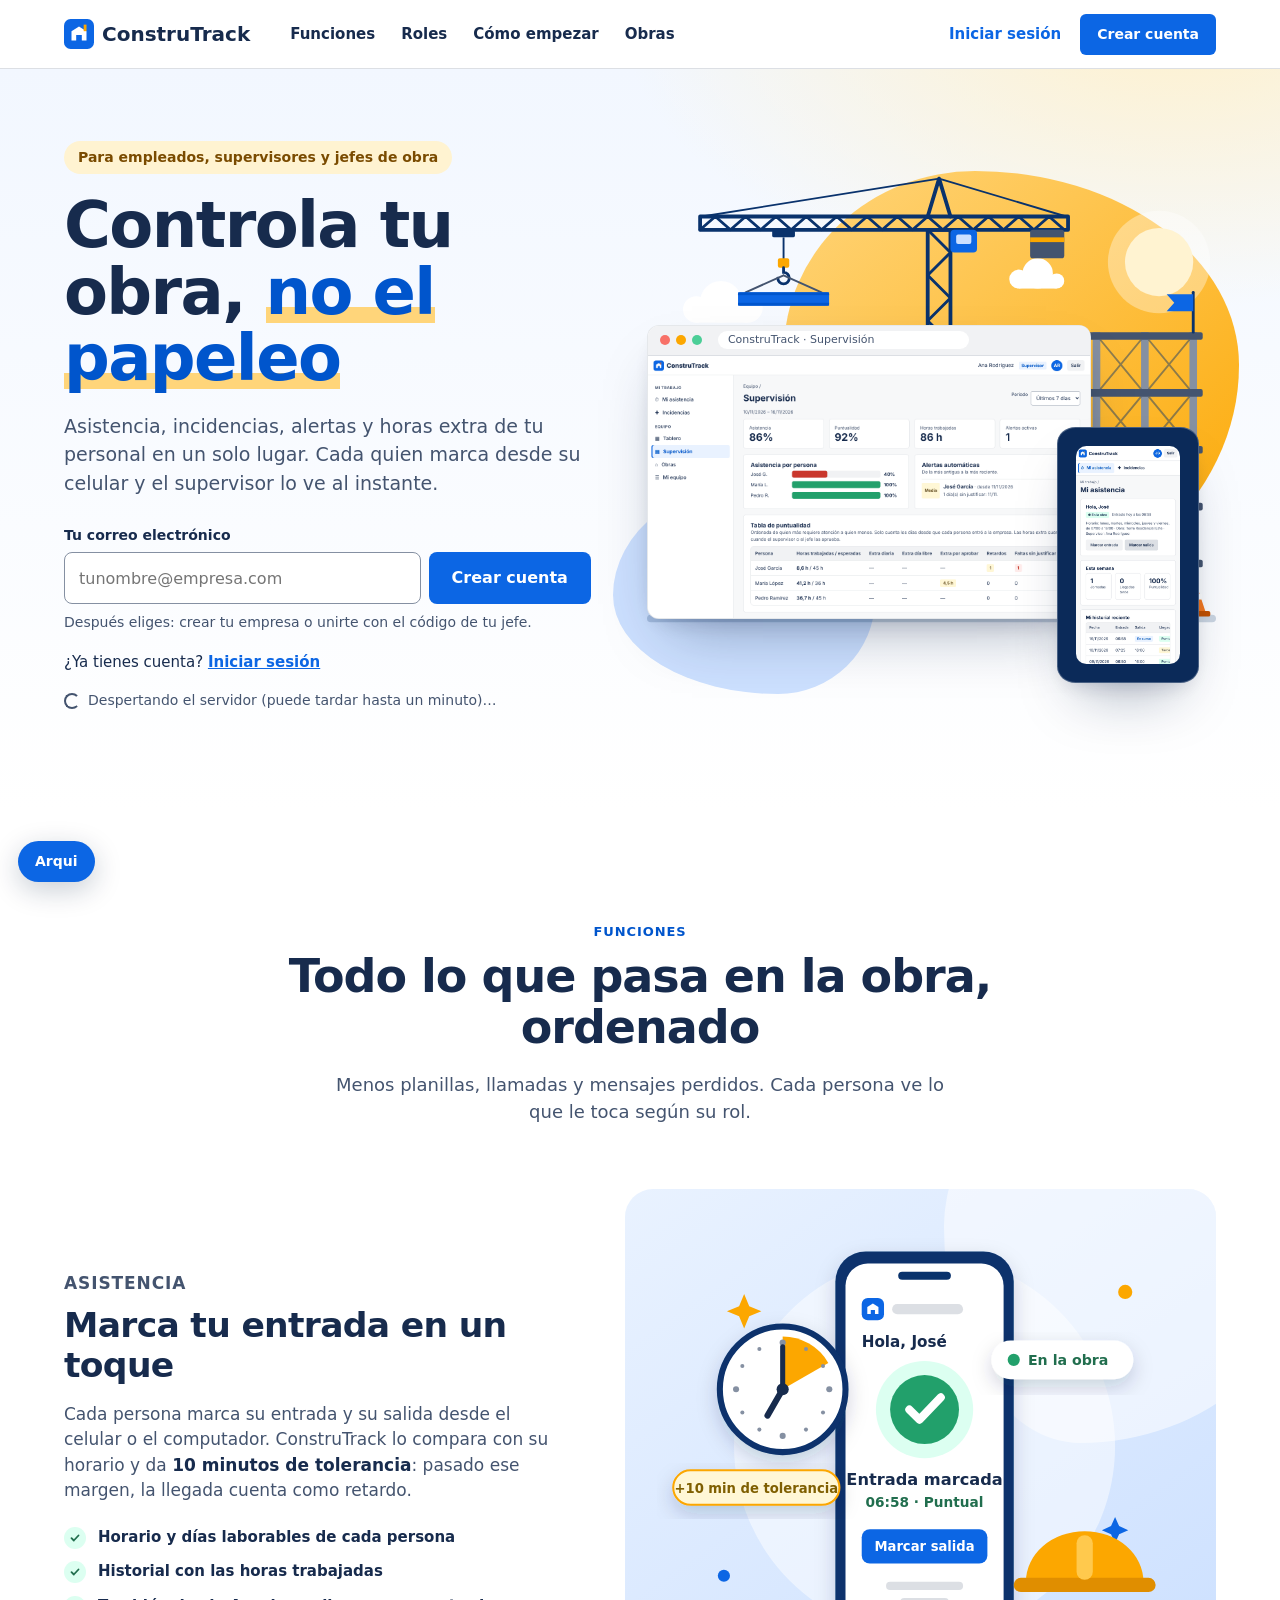
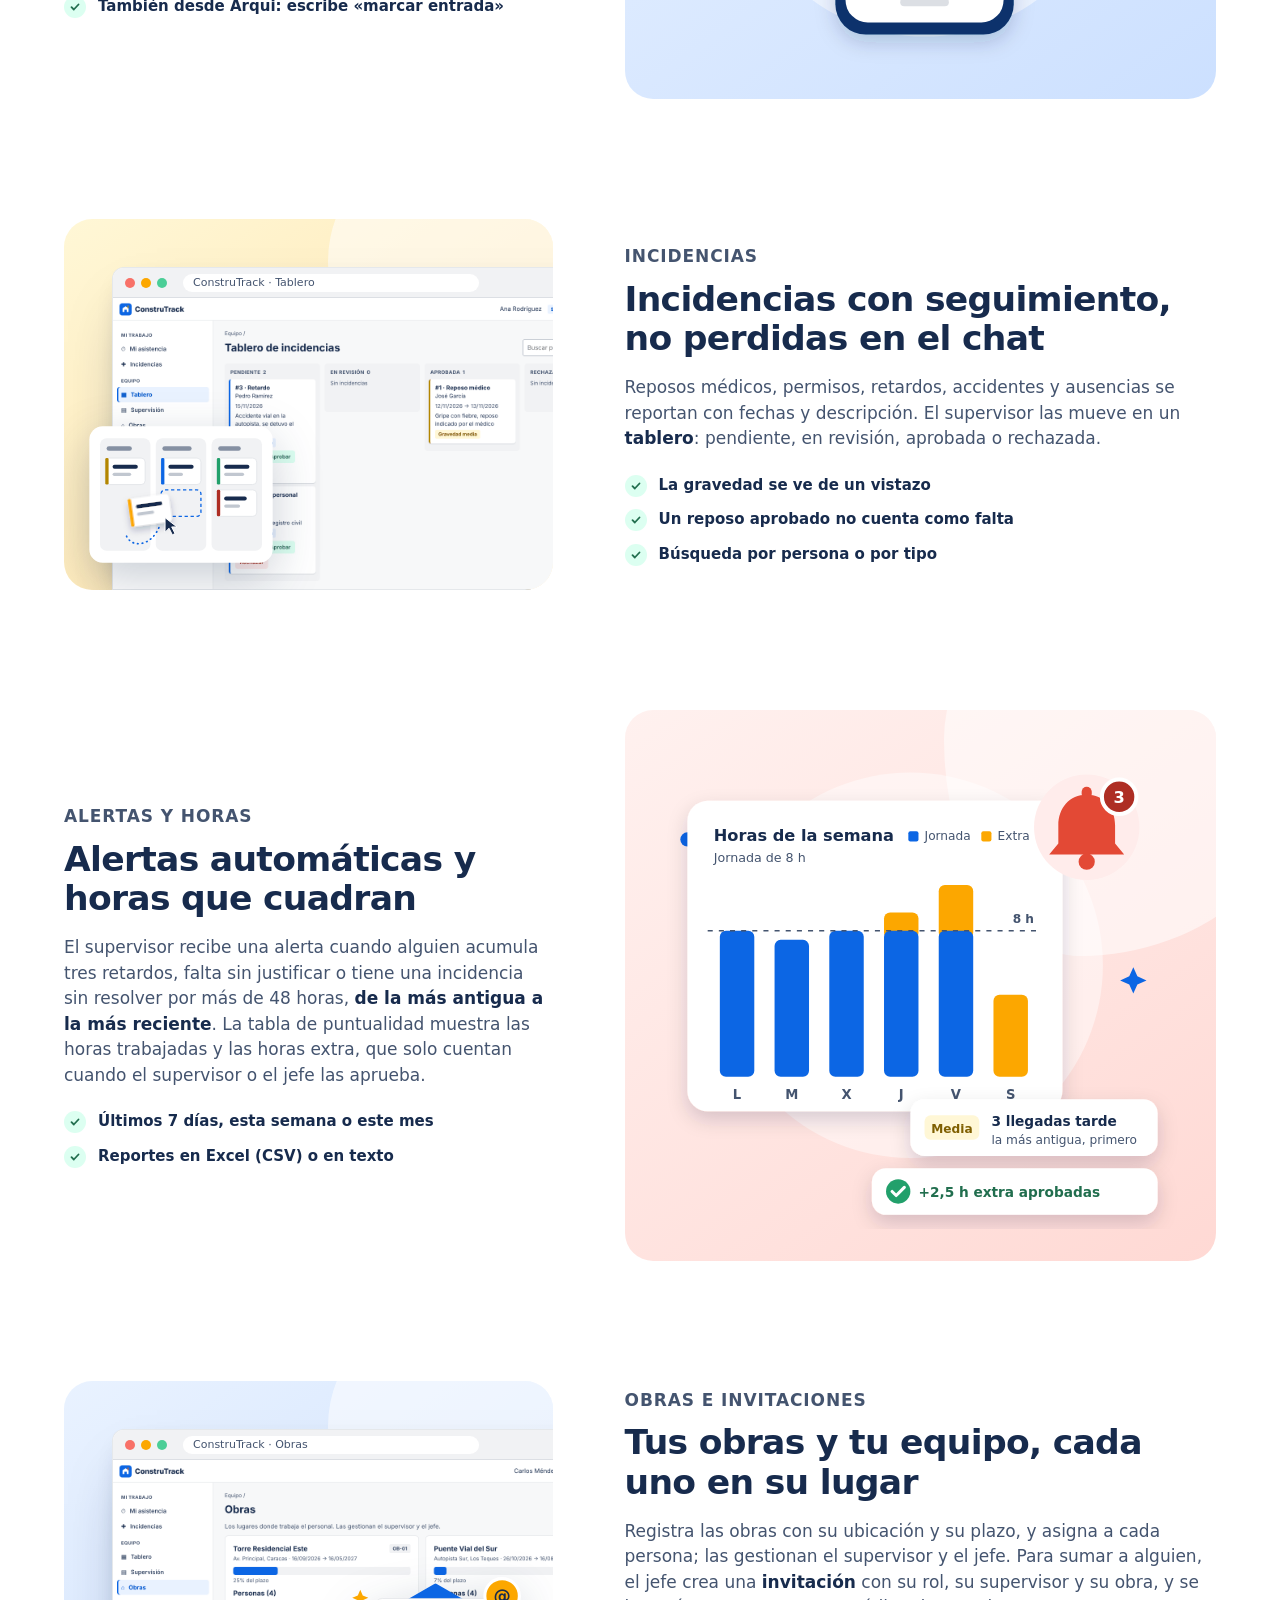
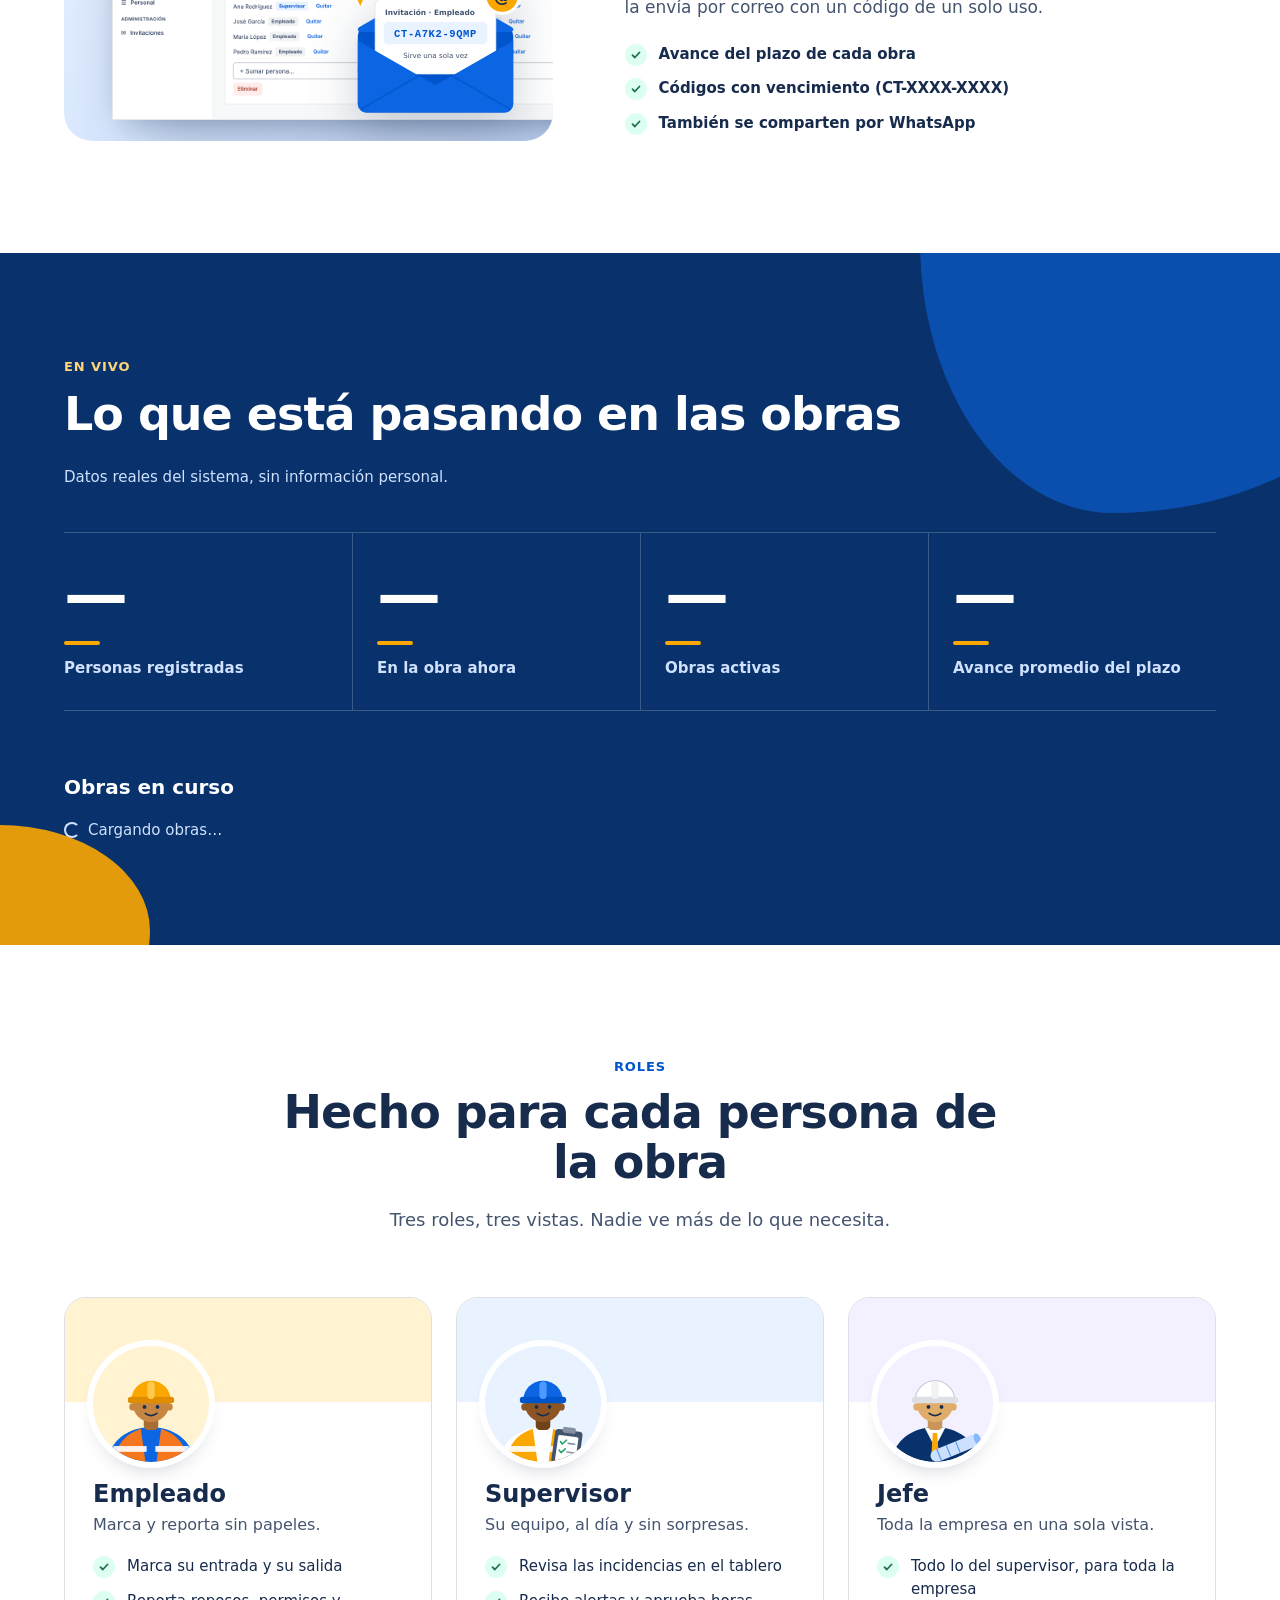
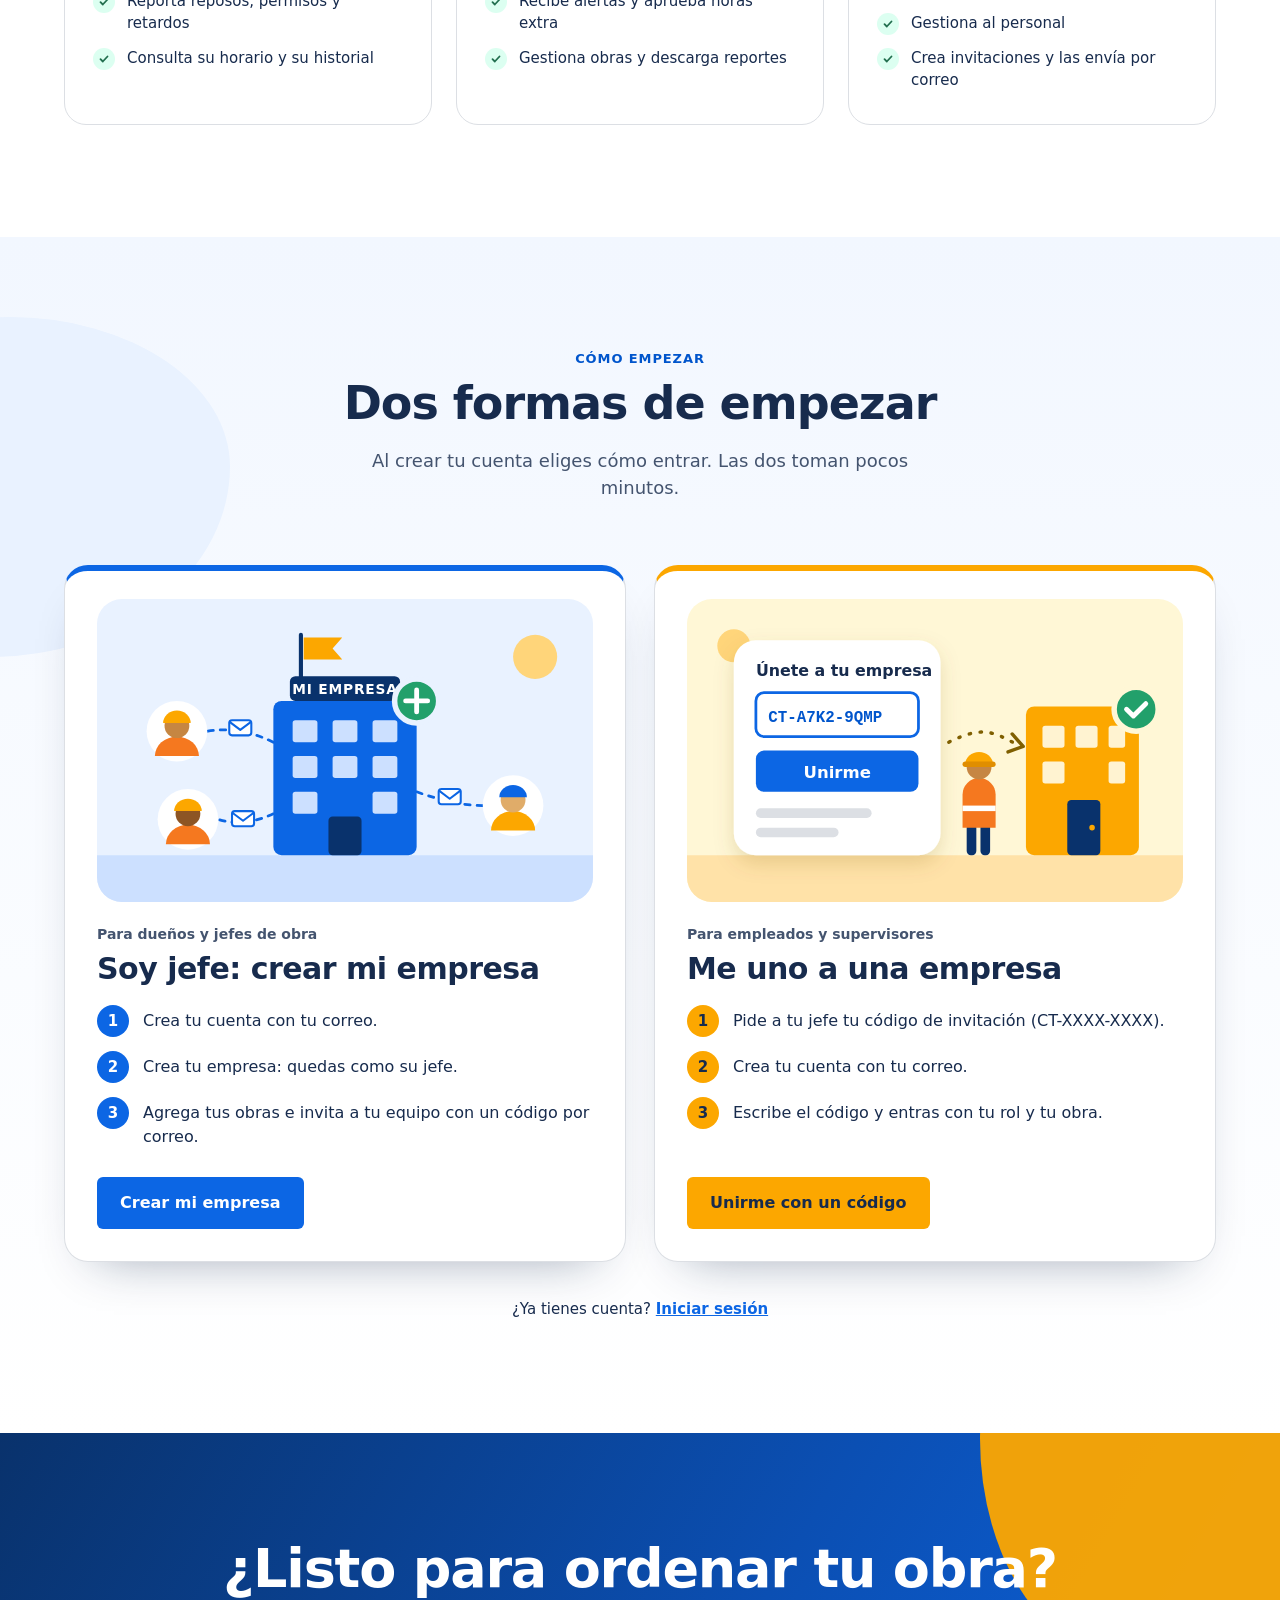
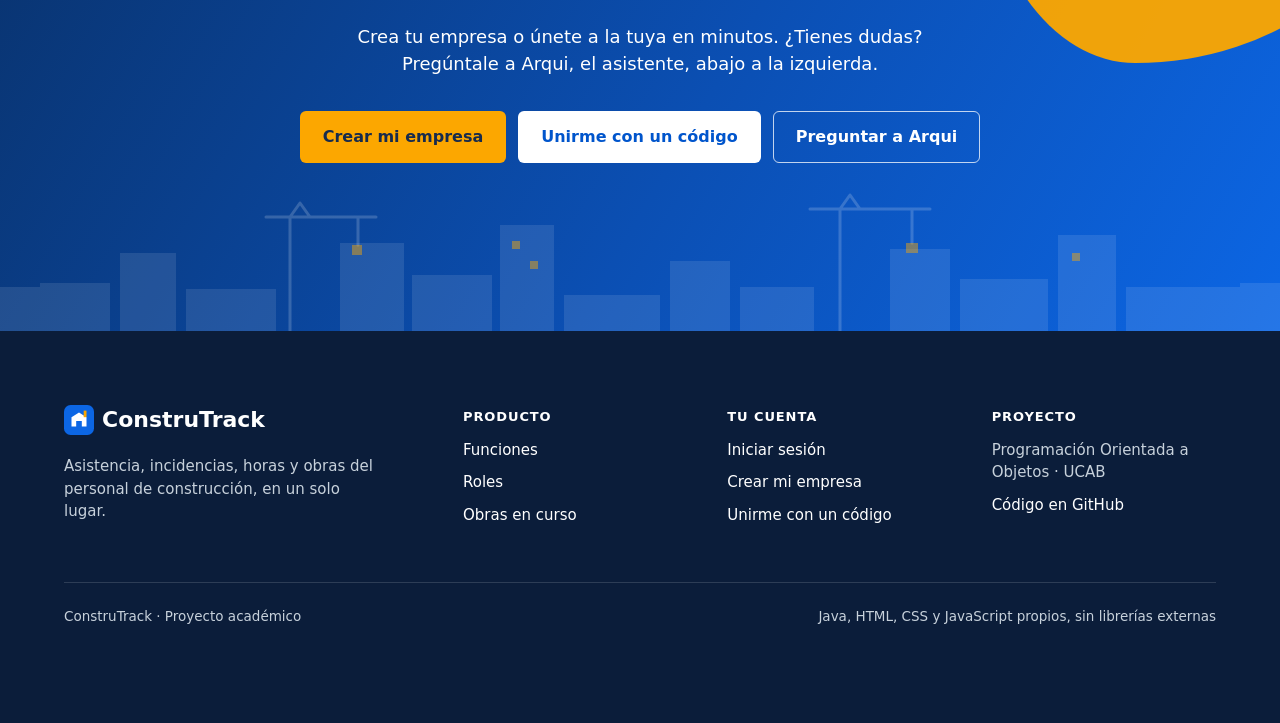
==== commit 76ff5c92: "refactor: quitar los comentarios del código fuente Se eliminan los comentarios de Java (fuente y pru" ====
--- a/ConstruTrack/src/construtrack/vista/web/index.html
+++ b/ConstruTrack/src/construtrack/vista/web/index.html
@@ -35,7 +35,7 @@
   </header>
 
   <main id="principal" class="lp-main" tabindex="-1">
-    <!-- Portada: titular, correo para empezar e imagen del producto -->
+
     <section class="lp-hero" aria-labelledby="lp-titulo">
       <div class="lp-contenedor lp-hero-rejilla">
         <div class="lp-hero-texto">
@@ -73,7 +73,6 @@
       </div>
     </section>
 
-    <!-- Funciones: filas alternadas de imagen y texto -->
     <section class="lp-seccion" id="funciones" aria-labelledby="t-funciones">
       <div class="lp-contenedor">
         <header class="lp-encabezado lp-aparece">
@@ -169,7 +168,6 @@
       </div>
     </section>
 
-    <!-- Franja en vivo: cifras y obras desde /api/publico -->
     <section class="lp-envivo" id="obras" aria-labelledby="t-obras">
       <div class="lp-contenedor">
         <div class="lp-envivo-cabeza lp-aparece">
@@ -190,7 +188,6 @@
       </div>
     </section>
 
-    <!-- Casos de uso por rol -->
     <section class="lp-seccion" id="roles" aria-labelledby="t-roles">
       <div class="lp-contenedor">
         <header class="lp-encabezado lp-aparece">
@@ -233,7 +230,6 @@
       </div>
     </section>
 
-    <!-- Dos formas de empezar -->
     <section class="lp-seccion lp-empezar" id="empezar" aria-labelledby="t-empezar">
       <div class="lp-contenedor">
         <header class="lp-encabezado lp-aparece">
@@ -269,7 +265,6 @@
       </div>
     </section>
 
-    <!-- Llamado final a todo el ancho -->
     <section class="lp-cta" id="ayuda" aria-labelledby="t-cta">
       <div class="lp-contenedor lp-cta-caja lp-aparece">
         <h2 id="t-cta">¿Listo para ordenar tu obra?</h2>
--- a/ConstruTrack/src/construtrack/vista/web/css/estilos.css
+++ b/ConstruTrack/src/construtrack/vista/web/css/estilos.css
@@ -1,7 +1,3 @@
-/* ConstruTrack · Sistema de diseño de la vista web.
-   Misma paleta que vista/swing/Tema.java para que ambas vistas se sientan iguales (consistencia, Nielsen #4).
-   Los textos tienen contraste de al menos 4.5:1 (WCAG AA). Sin dependencias externas: funciona sin internet. */
-
 :root {
   --azul: #0c66e4;
   --azul-oscuro: #0055cc;
@@ -46,7 +42,6 @@
 .oculto { display: none !important; }
 .solo-lector { position: absolute; width: 1px; height: 1px; overflow: hidden; clip: rect(0 0 0 0); white-space: nowrap; }
 
-/* Foco visible para navegar con TAB (WCAG 2.4.7) */
 :focus-visible { outline: 3px solid #4c9aff; outline-offset: 2px; border-radius: 4px; }
 
 .saltar {
@@ -55,7 +50,6 @@
 }
 .saltar:focus { top: 8px; }
 
-/* ----------------------------------------------------------------- botones */
 .btn {
   display: inline-flex; align-items: center; justify-content: center; gap: 6px;
   font: inherit; font-weight: 600; font-size: 14px;
@@ -81,7 +75,6 @@
 .btn-chico { padding: 5px 10px; font-size: 13px; }
 .btn-grande { padding: 13px 22px; font-size: 16px; }
 
-/* ----------------------------------------------------------------- formularios */
 .campo { display: flex; flex-direction: column; gap: 4px; margin-bottom: 14px; }
 .campo label, .etiqueta { font-weight: 600; font-size: 14px; }
 .campo .ayuda { font-size: 12.5px; color: var(--texto-suave); }
@@ -105,7 +98,6 @@
 .separador { display: flex; align-items: center; gap: 10px; color: var(--texto-suave); font-size: 13px; margin: 16px 0; }
 .separador::before, .separador::after { content: ""; flex: 1; height: 1px; background: var(--borde); }
 
-/* ----------------------------------------------------------------- piezas */
 .tarjeta { background: var(--superficie); border: 1px solid var(--borde); border-radius: var(--radio); padding: 20px; }
 .tarjeta h2, .tarjeta h3 { font-size: 17px; }
 .chip {
@@ -134,7 +126,6 @@
 .cifra .valor { font-size: 30px; font-weight: 700; line-height: 1.1; }
 .cifra .descripcion { color: var(--texto-suave); font-size: 13px; }
 
-/* ----------------------------------------------------------------- avisos flotantes y modal */
 #avisos { position: fixed; right: 16px; bottom: 16px; z-index: 60; display: flex; flex-direction: column; gap: 8px; }
 .aviso {
   background: var(--texto); color: #fff; padding: 12px 16px; border-radius: 6px; box-shadow: var(--sombra-alta);
@@ -149,7 +140,6 @@
 .modal-cabecera h2 { margin: 0; font-size: 20px; }
 .acciones { display: flex; gap: 8px; justify-content: flex-end; margin-top: 12px; flex-wrap: wrap; }
 
-/* ----------------------------------------------------------------- portada pública */
 .cabecera-publica {
   position: sticky; top: 0; z-index: 30; background: var(--superficie);
   border-bottom: 1px solid var(--borde);
@@ -201,7 +191,6 @@
 .pie a { color: #fff; }
 .pie .contenedor { display: flex; justify-content: space-between; gap: 24px; flex-wrap: wrap; }
 
-/* ----------------------------------------------------------------- tablero (también en la portada) */
 .kanban { display: grid; grid-template-columns: repeat(4, minmax(220px, 1fr)); gap: 12px; align-items: start; }
 .kanban-columna { background: var(--gris-suave); border-radius: var(--radio); padding: 10px; min-height: 120px; }
 .kanban-columna h3 { font-size: 12.5px; color: var(--texto-suave); text-transform: uppercase; letter-spacing: .4px; margin: 4px 4px 10px; display: flex; gap: 6px; }
@@ -215,7 +204,6 @@
 .tarjeta-kanban p { font-size: 13.5px; margin: 0 0 4px; }
 .tarjeta-kanban .acciones { justify-content: flex-start; margin-top: 8px; gap: 6px; }
 
-/* ----------------------------------------------------------------- acceso (login / registro) */
 .pagina-acceso { min-height: 100vh; display: grid; grid-template-columns: 1fr minmax(380px, 460px) 1fr; background: #fafbfc; }
 .acceso-lado { position: relative; overflow: hidden; }
 .acceso-lado svg { position: absolute; bottom: 0; width: 100%; height: auto; }
@@ -228,7 +216,6 @@
 .demo-usuarios button { font-size: 12.5px; }
 .codigo-grande { font-size: 22px; font-weight: 800; letter-spacing: 2px; text-transform: uppercase; text-align: center; }
 
-/* ----------------------------------------------------------------- aplicación */
 .app { display: grid; grid-template-columns: 248px minmax(0, 1fr); grid-template-rows: 56px 1fr; min-height: 100vh; }
 .barra-superior {
   grid-column: 1 / -1; display: flex; align-items: center; gap: 14px; padding: 0 16px;
@@ -253,16 +240,16 @@
 .rejilla-2 { display: grid; grid-template-columns: 1fr 1fr; gap: 16px; }
 .rejilla-incidencias { display: grid; grid-template-columns: 360px 1fr; gap: 16px; align-items: start; }
 .pila > * + * { margin-top: 16px; }
-/* Las columnas de una rejilla pueden encogerse: las tablas anchas se desplazan dentro de su caja, no la página */
+
 .rejilla-2 > *, .rejilla-incidencias > *, .rejilla-obras > *, .cifras > * { min-width: 0; }
 .codigo { white-space: nowrap; font-family: ui-monospace, Consolas, monospace; letter-spacing: .5px; }
-/* Pestañas (Historial: asistencia / incidencias) */
+
 .pestanas { display: flex; gap: 4px; border-bottom: 1px solid var(--borde); margin: 8px 0 12px; }
 .pestana { font: inherit; font-weight: 600; font-size: 14px; background: none; border: 0; padding: 8px 12px; cursor: pointer;
   color: var(--texto-suave); border-bottom: 3px solid transparent; margin-bottom: -1px; }
 .pestana.activa { color: var(--azul-oscuro); border-bottom-color: var(--azul); }
 .pestana:focus-visible { outline: 2px solid var(--azul); outline-offset: 2px; }
-/* En Netlify su insignia ocupa la esquina inferior derecha: espacio libre al final para que no tape las tablas */
+
 .con-insignia-netlify .contenido, .con-insignia-netlify main { padding-bottom: 90px; }
 .estado-jornada { display: flex; align-items: center; gap: 10px; margin: 6px 0 12px; }
 
@@ -280,7 +267,6 @@
 .girando { width: 16px; height: 16px; border: 2px solid currentColor; border-right-color: transparent; border-radius: 50%; animation: girar .8s linear infinite; display: inline-block; }
 @keyframes girar { to { transform: rotate(360deg); } }
 
-/* ----------------------------------------------------------------- chatbot */
 .chat-boton {
   position: fixed; left: 18px; bottom: 18px; z-index: 40; border-radius: 28px; box-shadow: var(--sombra-alta);
 }
@@ -288,7 +274,7 @@
   position: fixed; left: 18px; bottom: 76px; z-index: 40; width: 360px; max-width: calc(100vw - 36px);
   background: var(--superficie); border-radius: 12px; box-shadow: var(--sombra-alta); overflow: hidden; display: flex; flex-direction: column;
 }
-/* En Netlify su insignia ocupa la esquina inferior derecha (config.js agrega la clase): los avisos suben */
+
 .con-insignia-netlify #avisos { bottom: 84px; }
 .chat-cabecera { background: var(--azul); color: #fff; padding: 12px 16px; display: flex; justify-content: space-between; align-items: center; }
 .chat-cabecera .btn { color: #fff; }
@@ -305,7 +291,6 @@
 .escribiendo span:nth-child(3) { animation-delay: .3s; }
 @keyframes rebote { 0%, 60%, 100% { transform: translateY(0); } 30% { transform: translateY(-4px); } }
 
-/* ----------------------------------------------------------------- adaptable a celular */
 @media (max-width: 980px) {
   .hero .contenedor, .rejilla-2, .rejilla-incidencias { grid-template-columns: 1fr; }
   .rejilla-3, .rejilla-4, .cifras { grid-template-columns: 1fr 1fr; }
@@ -328,7 +313,7 @@
   .barra-superior .ocultar-movil { display: none; }
   .barra-superior { gap: 8px; padding: 0 10px; }
   .barra-superior .marca { font-size: 16px; }
-  /* Portada: en el celular solo queda «Crear cuenta» arriba (iniciar sesión sigue en el formulario de la portada) */
+
   .cabecera-publica .contenedor { gap: 10px; }
   .cabecera-acciones .btn-enlace { display: none; }
   .cabecera-acciones .btn { padding: 8px 12px; }
@@ -340,12 +325,10 @@
   *, *::before, *::after { animation: none !important; transition: none !important; scroll-behavior: auto !important; }
 }
 
-/* ----------------------------------------------------------------- obras */
 .rejilla-obras { display: grid; grid-template-columns: repeat(auto-fill, minmax(min(100%, 340px), 1fr)); gap: 16px; }
 .lista-personas { list-style: none; margin: 0 0 12px; padding: 0; display: flex; flex-direction: column; gap: 6px; }
 .lista-personas li { display: flex; align-items: center; gap: 8px; flex-wrap: wrap; font-size: 14px; }
 
-/* ----------------------------------------------------------------- registro: elegir cómo empezar */
 .opciones-rol { border: 0; padding: 0; margin: 0 0 14px; display: grid; grid-template-columns: 1fr 1fr; gap: 10px; }
 .opcion-rol { display: flex; gap: 10px; align-items: flex-start; border: 2px solid var(--borde); border-radius: var(--radio);
   padding: 12px; cursor: pointer; background: var(--superficie); }
--- a/ConstruTrack/src/construtrack/vista/web/css/portada.css
+++ b/ConstruTrack/src/construtrack/vista/web/css/portada.css
@@ -1,7 +1,3 @@
-/* ConstruTrack · Portada pública (index.html).
-   Solo la carga la portada. Todas las clases llevan el prefijo lp- para no chocar con las de la aplicación
-   (estilos.css). Misma paleta: azul #0c66e4, ámbar de obra y neutros. Textos con contraste de al menos 4.5:1. */
-
 .lp {
   --lp-ambar: #fca700;
   --lp-ambar-claro: #ffd57a;
@@ -17,7 +13,6 @@
 .lp-main:focus { outline: none; }
 .lp section[id] { scroll-margin-top: 72px; }
 
-/* ----------------------------------------------------------------- textos comunes */
 .lp-etiqueta {
   display: inline-block; margin: 0 0 18px; padding: 6px 14px; border-radius: 999px;
   background: var(--lp-ambar-suave); color: #7a4b00; font-size: 14px; font-weight: 700;
@@ -39,7 +34,6 @@
   background: var(--verde-suave) url("data:image/svg+xml,%3Csvg xmlns='http://www.w3.org/2000/svg' viewBox='0 0 12 12'%3E%3Cpath d='M2.5 6.2l2.3 2.3 4.7-5' fill='none' stroke='%23216e4e' stroke-width='1.8' stroke-linecap='round' stroke-linejoin='round'/%3E%3C/svg%3E") center / 12px no-repeat;
 }
 
-/* ----------------------------------------------------------------- botones propios de la portada */
 .lp-btn-ambar { background: var(--lp-ambar); color: var(--texto); }
 .lp-btn-ambar:hover { background: #ffb933; }
 .lp-btn-claro { background: #fff; color: var(--azul-oscuro); }
@@ -47,7 +41,6 @@
 .lp-btn-transparente { background: transparent; color: #fff; border-color: rgba(255, 255, 255, .75); }
 .lp-btn-transparente:hover { background: rgba(255, 255, 255, .12); }
 
-/* ----------------------------------------------------------------- cabecera */
 .lp-cabecera {
   position: sticky; top: 0; z-index: 30; background: rgba(255, 255, 255, .94);
   border-bottom: 1px solid var(--borde);
@@ -81,7 +74,6 @@
 .lp-menu-abierto .lp-menu-boton span::before { transform: translateY(6px) rotate(45deg); }
 .lp-menu-abierto .lp-menu-boton span::after { transform: translateY(-6px) rotate(-45deg); }
 
-/* ----------------------------------------------------------------- hero */
 .lp-hero {
   position: relative; overflow: hidden; padding: 72px 0 96px;
   background:
@@ -108,7 +100,6 @@
 .lp-ya-tengo a { font-weight: 700; }
 .lp-estado { min-height: 26px; margin: 14px 0 0; font-size: 14px; color: var(--texto-suave); display: flex; align-items: center; gap: 8px; }
 
-/* Composición: manchas de color, ilustración de la obra, navegador y celular con capturas reales */
 .lp-hero-visual { position: relative; aspect-ratio: 600 / 540; }
 .lp-mancha { position: absolute; border-radius: var(--lp-blob); }
 .lp-mancha-ambar { width: 80%; height: 86%; right: -4%; top: 0; background: linear-gradient(140deg, var(--lp-ambar-claro), var(--lp-ambar)); }
@@ -140,7 +131,6 @@
 }
 .lp-celular img { display: block; width: 100%; height: auto; border-radius: 10% / 4.8%; }
 
-/* ----------------------------------------------------------------- secciones y filas alternadas */
 .lp-seccion { position: relative; padding: 112px 0; }
 .lp-fila { display: grid; grid-template-columns: minmax(0, .95fr) minmax(0, 1.15fr); gap: 72px; align-items: center; }
 .lp-fila + .lp-fila { margin-top: 120px; }
@@ -159,14 +149,12 @@
 .lp-fondo-ambar { background: linear-gradient(145deg, #fff7d6 0%, #ffe2a8 100%); }
 .lp-fondo-rosa { background: linear-gradient(145deg, #fff1ef 0%, #ffd9d4 100%); }
 
-/* Captura que se sale del panel por la derecha y por abajo, con una ilustración encima */
 .lp-visual-producto { padding: 48px 0 0 48px; min-height: 360px; }
 .lp-visual-producto .lp-navegador { width: 118%; border-radius: 12px 0 0 0; }
-.lp-pegatina { position: absolute; z-index: 1; filter: drop-shadow(0 16px 24px rgba(9, 30, 66, .22)); height: auto; }
-.lp-pegatina-izquierda { width: 40%; left: 4%; bottom: 6%; }
-.lp-pegatina-derecha { width: 42%; right: 4%; bottom: 5%; }
-
-/* ----------------------------------------------------------------- franja en vivo (cifras y obras) */
+.lp-fila-visual > .lp-pegatina { position: absolute; z-index: 1; filter: drop-shadow(0 16px 24px rgba(9, 30, 66, .22)); height: auto; }
+.lp-fila-visual > .lp-pegatina-izquierda { width: 38%; left: 5%; bottom: 7%; }
+.lp-fila-visual > .lp-pegatina-derecha { width: 38%; right: 5%; bottom: 6%; }
+
 .lp-envivo { position: relative; overflow: hidden; isolation: isolate; background: var(--lp-marino); color: #fff; padding: 104px 0; }
 .lp-envivo::before, .lp-envivo::after { content: ""; position: absolute; z-index: -1; border-radius: var(--lp-blob); }
 .lp-envivo::before { width: 520px; height: 460px; right: -160px; top: -200px; background: #0c66e4; opacity: .55; }
@@ -198,7 +186,6 @@
 .lp-obra-pie strong { color: var(--texto); }
 .lp-cargando, .lp-obras > p { color: #cfe1fd; margin: 0; display: flex; gap: 8px; align-items: center; }
 
-/* ----------------------------------------------------------------- roles */
 .lp-roles { display: grid; grid-template-columns: repeat(3, minmax(0, 1fr)); gap: 24px; }
 .lp-rol {
   --lp-rol-fondo: var(--lp-ambar-suave);
@@ -215,7 +202,6 @@
 .lp-rol .lp-lista li { font-weight: 500; }
 .lp-rol:hover { transform: translateY(-4px); box-shadow: 0 24px 44px -26px rgba(9, 30, 66, .45); }
 
-/* ----------------------------------------------------------------- dos formas de empezar */
 .lp-empezar { overflow: hidden; background: linear-gradient(180deg, var(--lp-cielo) 0%, #fff 100%); }
 .lp-empezar::before {
   content: ""; position: absolute; width: 380px; height: 340px; left: -150px; top: 80px;
@@ -241,7 +227,6 @@
 .lp-camino .btn { align-self: flex-start; }
 .lp-empezar .lp-ya-tengo { margin-top: 36px; }
 
-/* ----------------------------------------------------------------- llamado final */
 .lp-cta {
   position: relative; overflow: hidden; isolation: isolate; color: #fff; text-align: center; padding: 104px 0 168px;
   background: linear-gradient(120deg, var(--lp-marino) 0%, #0b4fb3 55%, var(--azul) 100%);
@@ -258,10 +243,8 @@
 .lp-cta p { color: #fff; font-size: 18px; max-width: 640px; margin: 0 auto 34px; }
 .lp-cta-acciones { display: flex; gap: 12px; justify-content: center; flex-wrap: wrap; }
 
-/* Foco visible también sobre los fondos oscuros */
 .lp-envivo :focus-visible, .lp-cta :focus-visible, .lp-pie :focus-visible { outline-color: var(--lp-ambar-claro); }
 
-/* ----------------------------------------------------------------- pie de página */
 .lp-pie { background: var(--lp-noche); color: #c7d1db; padding: 72px 0 96px; font-size: 15px; }
 .lp-pie-rejilla { display: grid; grid-template-columns: 1.6fr repeat(3, minmax(0, 1fr)); gap: 40px; }
 .lp-pie .marca { color: #fff; font-size: 22px; }
@@ -275,15 +258,14 @@
   position: relative; display: flex; justify-content: space-between; gap: 12px; flex-wrap: wrap; font-size: 13.5px;
   margin-top: 56px; padding-top: 24px;
 }
-/* La línea divisoria respeta el margen del contenedor */
+
 .lp-pie-final::before {
   content: ""; position: absolute; left: 24px; right: 24px; top: 0; height: 1px; background: rgba(255, 255, 255, .14);
 }
-/* En Netlify su insignia ocupa la esquina inferior derecha: el espacio libre va al final del pie, no del contenido */
+
 .con-insignia-netlify .lp-main { padding-bottom: 0; }
 .con-insignia-netlify .lp-pie { padding-bottom: 120px; }
 
-/* ----------------------------------------------------------------- animaciones sutiles (opcionales) */
 @media (prefers-reduced-motion: no-preference) {
   .lp-mancha-ambar { animation: lp-flotar 14s ease-in-out infinite alternate; }
   .lp-mancha-azul { animation: lp-flotar 18s ease-in-out infinite alternate-reverse; }
@@ -298,14 +280,12 @@
 }
 @keyframes lp-subir { from { opacity: 0; transform: translateY(24px); } to { opacity: 1; transform: none; } }
 
-/* ----------------------------------------------------------------- adaptable */
 @media (max-width: 1100px) {
   .lp-hero-rejilla, .lp-fila { gap: 48px; }
   .lp-pie-rejilla { grid-template-columns: 1fr 1fr 1fr; }
   .lp-pie-marca { grid-column: 1 / -1; }
 }
 @media (max-width: 980px) {
-  /* Menú desplegable en tabletas y celulares */
   .lp-cabecera-fila { gap: 12px; }
   .lp-menu-boton { display: grid; }
   .lp-nav {
@@ -339,6 +319,7 @@
   .lp-cifra:nth-child(even) { padding-left: 16px; border-left: 1px solid rgba(255, 255, 255, .2); }
   .lp-cifra:nth-child(n+3) { border-top: 1px solid rgba(255, 255, 255, .2); }
   .lp-cta { padding: 76px 0 150px; }
+  .lp-cta::before { width: 200px; height: 180px; right: -120px; top: -110px; }
   .lp-pie-rejilla { grid-template-columns: 1fr 1fr; gap: 32px; }
 }
 @media (max-width: 560px) {
@@ -347,6 +328,7 @@
   .lp-hero h1 { letter-spacing: -1px; }
   .lp-bajada { font-size: 17px; }
   .lp-hero-campo { flex-direction: column; }
+  .lp-hero-campo input { flex: none; }
   .lp-hero-campo .btn { width: 100%; }
   .lp-etiqueta { font-size: 13px; }
   .lp-camino { padding: 22px 20px 26px; }
@@ -362,7 +344,7 @@
   .lp-cabecera-acciones .btn-primario { padding: 8px 10px; font-size: 13px; }
   .lp-cabecera .marca { font-size: 18px; }
 }
-/* En pantallas muy angostas «Crear cuenta» queda en el menú y en el formulario de la portada */
+
 @media (max-width: 359px) {
   .lp-cabecera-acciones .btn-primario { display: none; }
 }
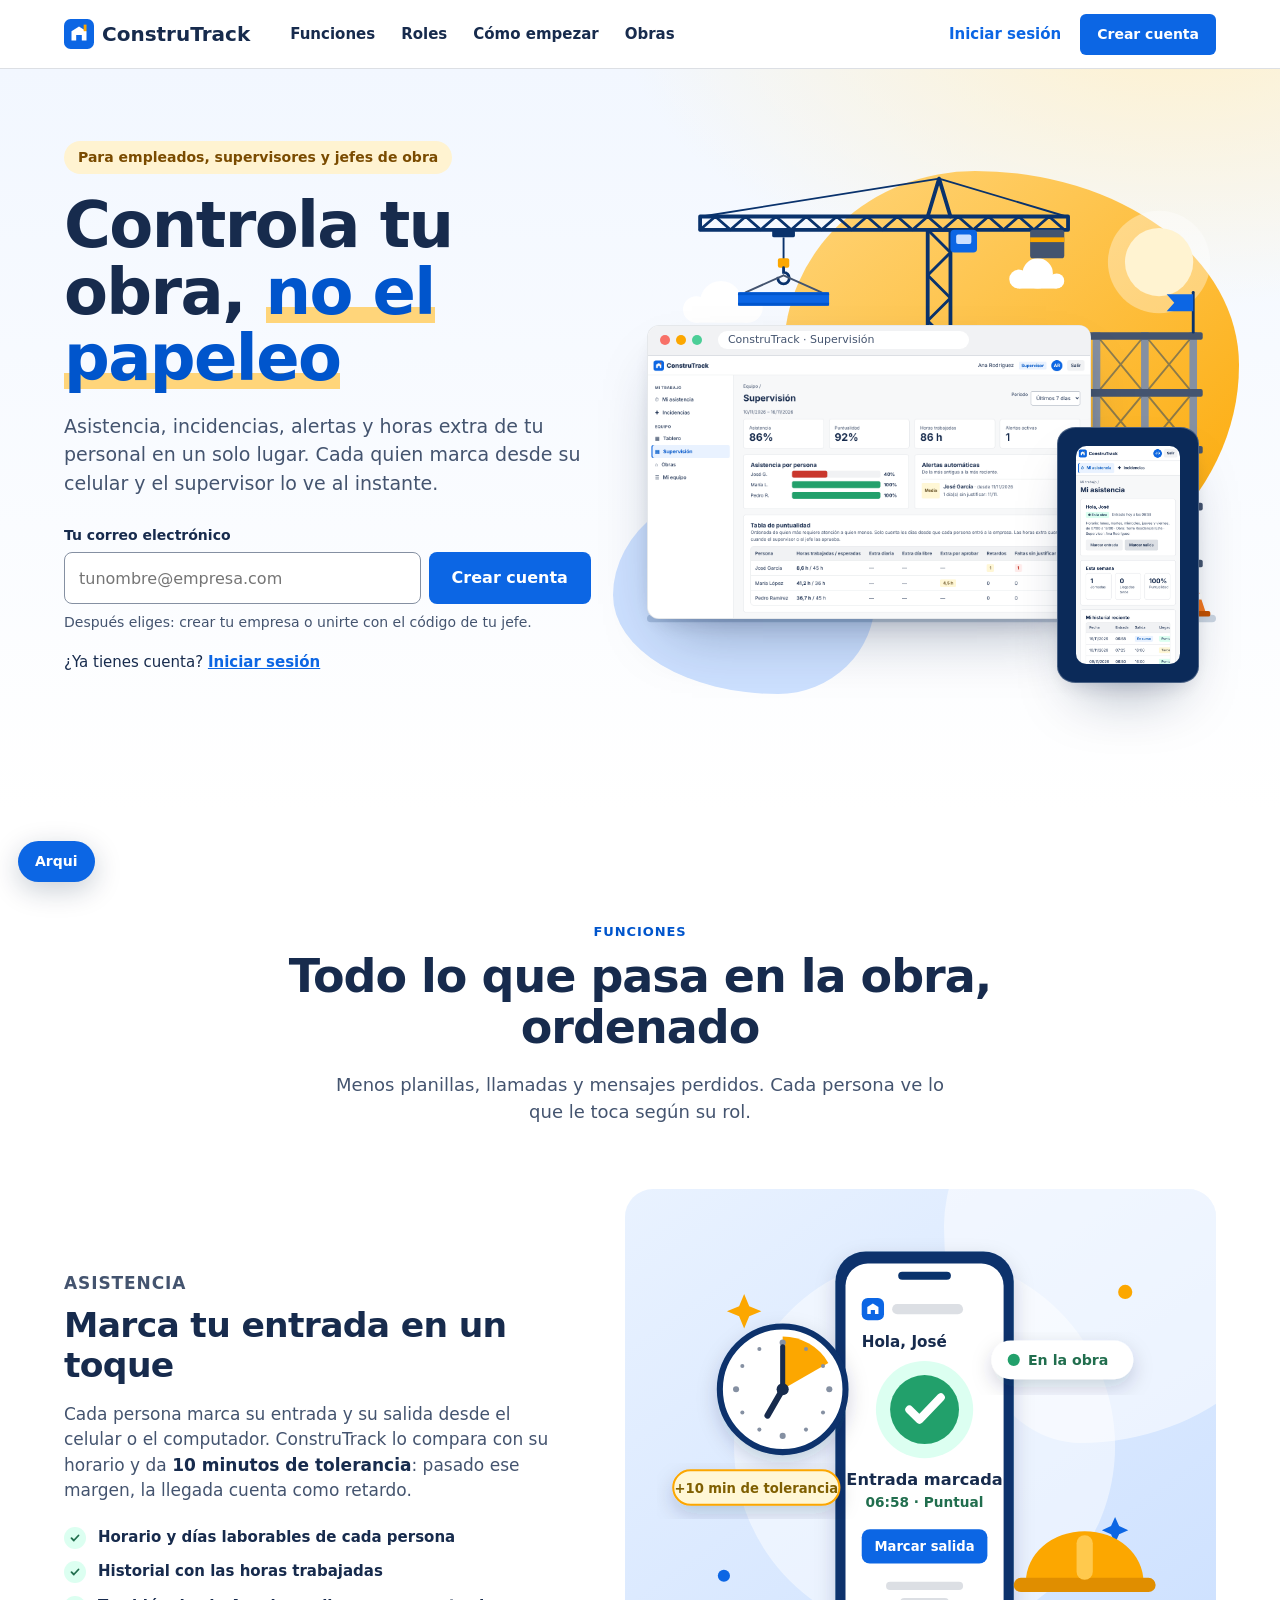
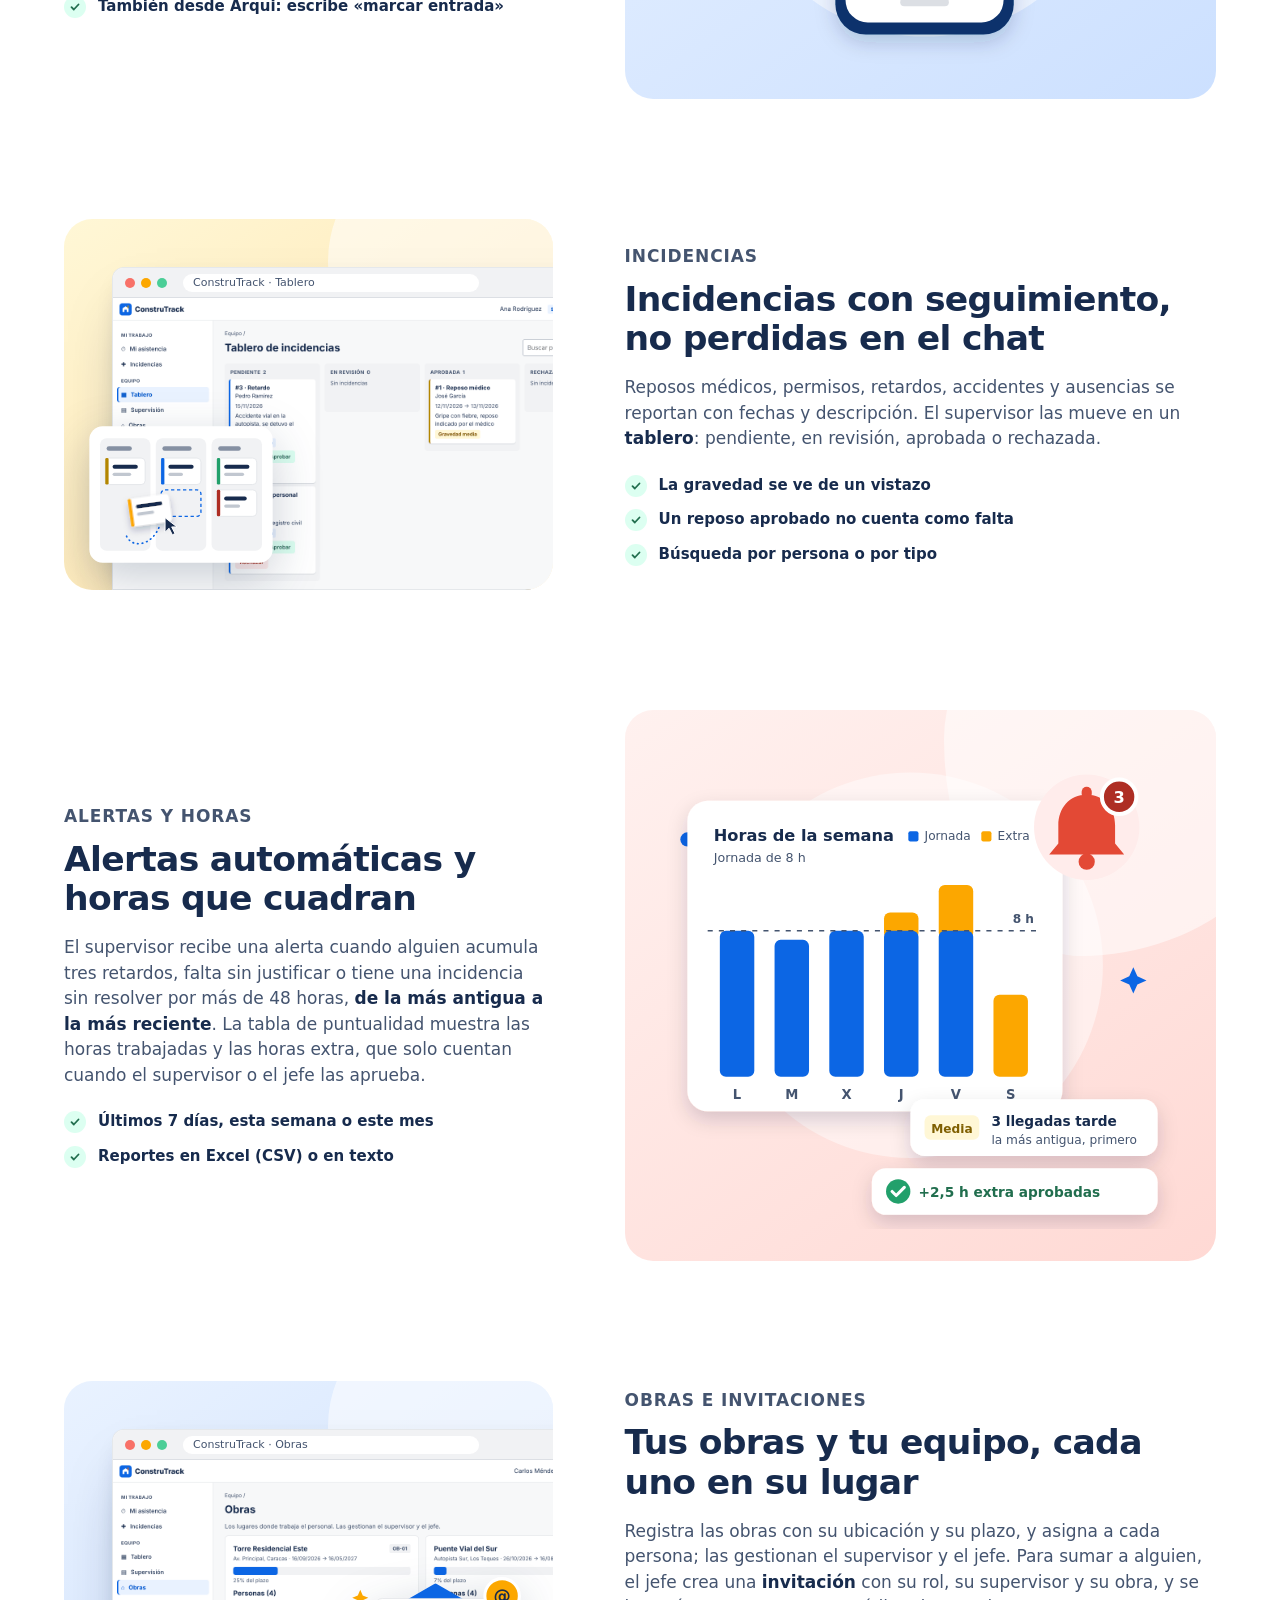
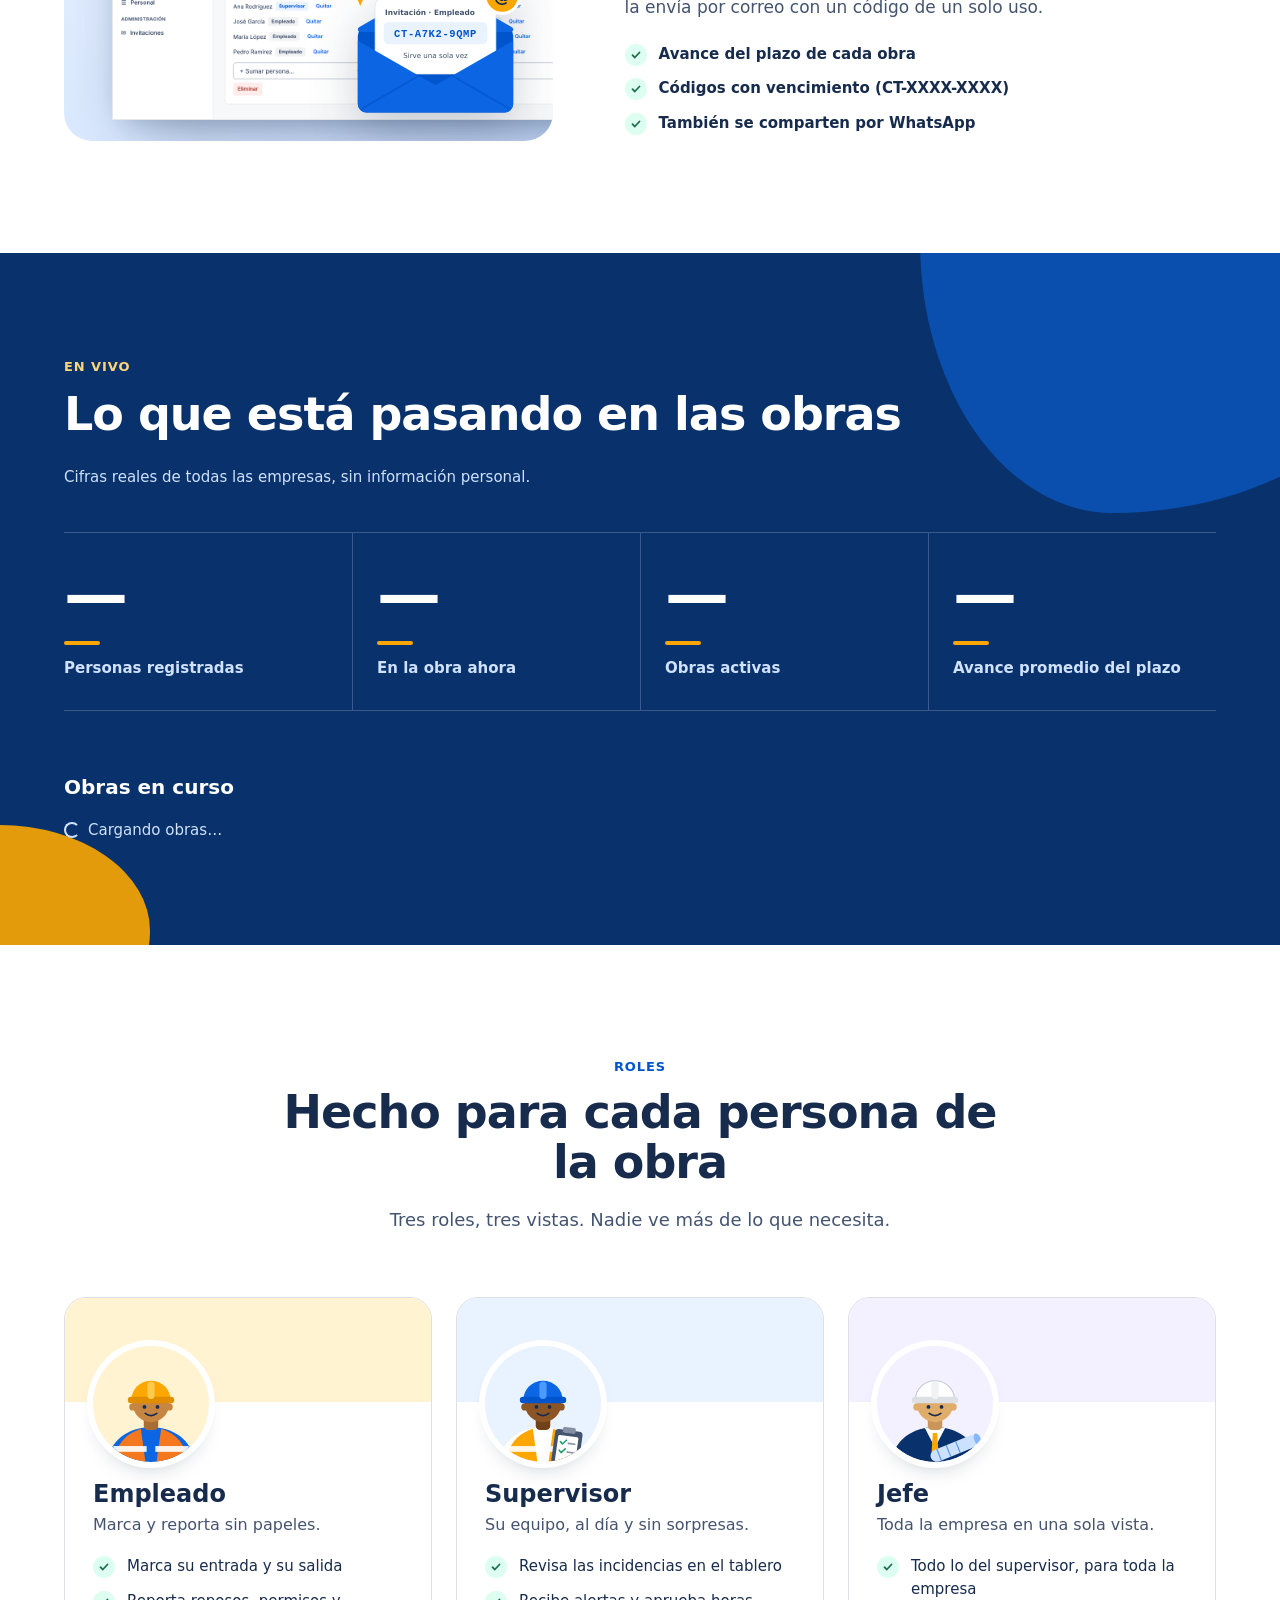
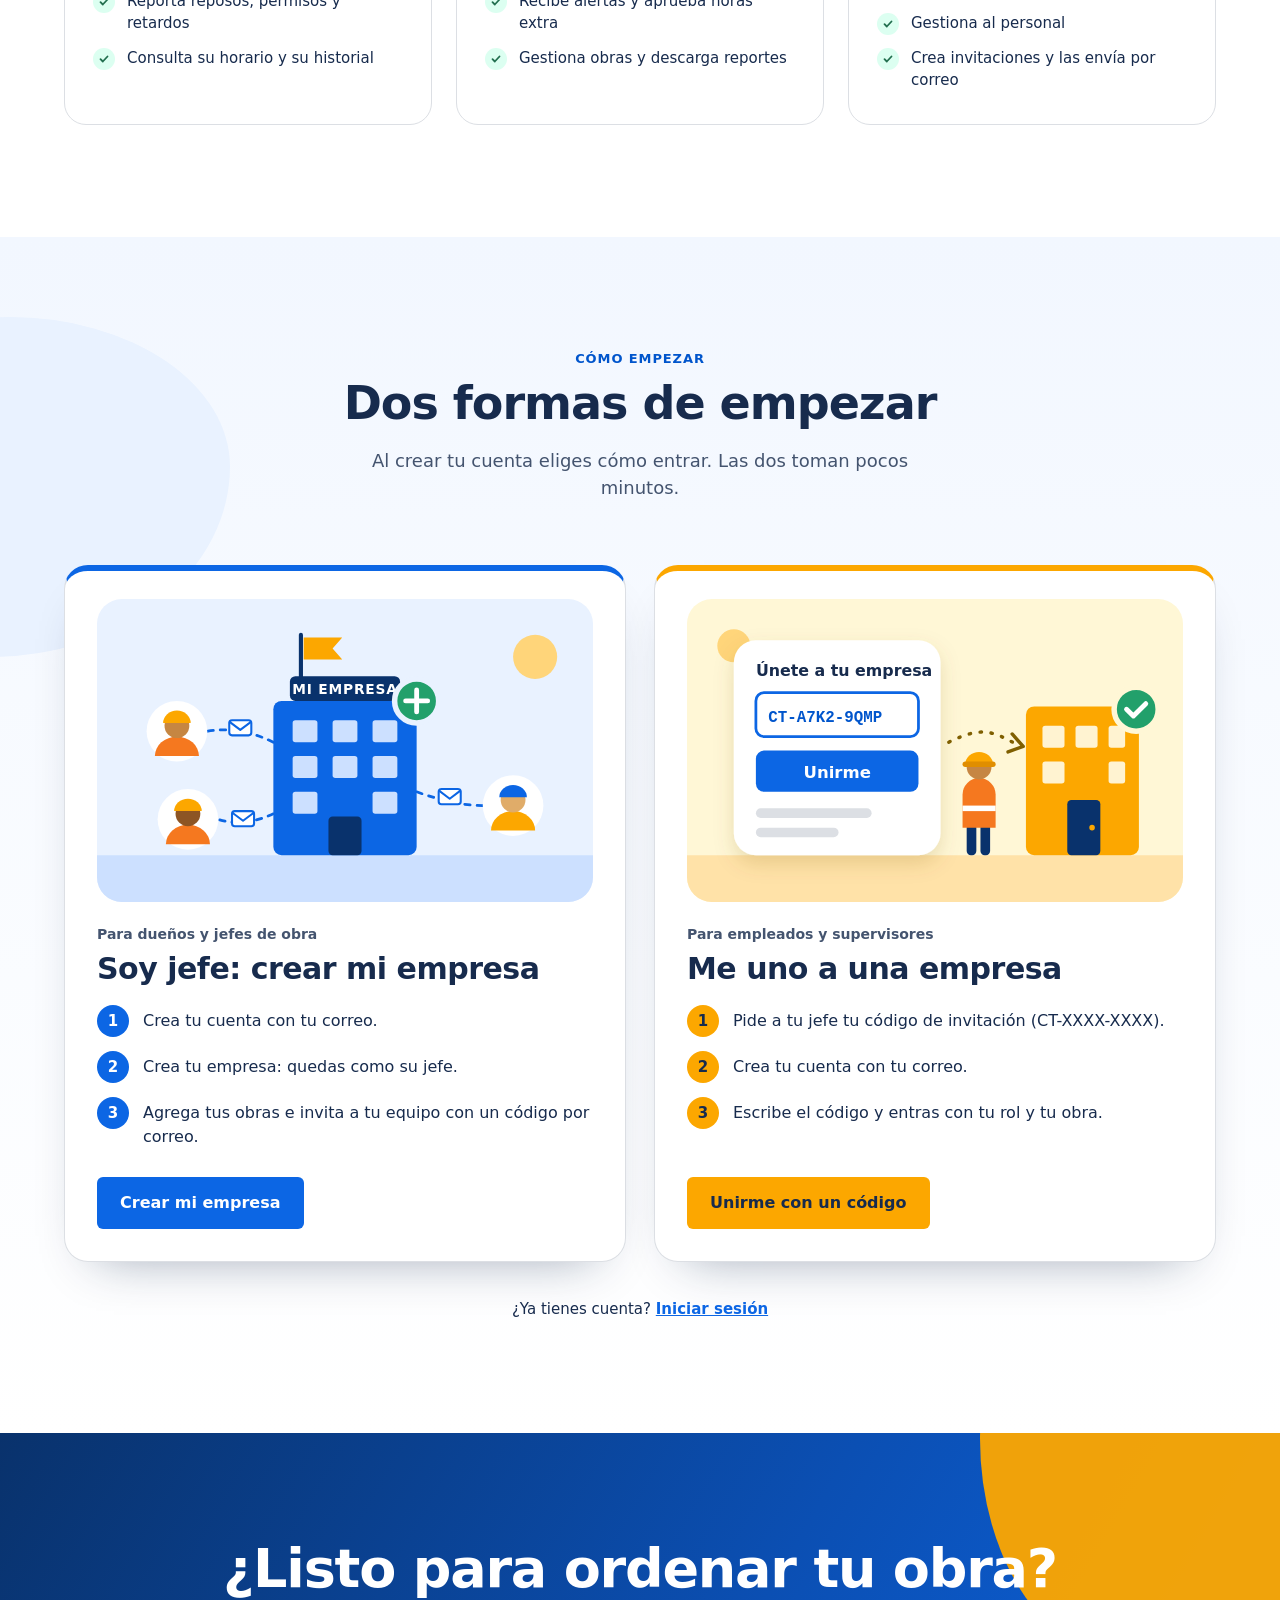
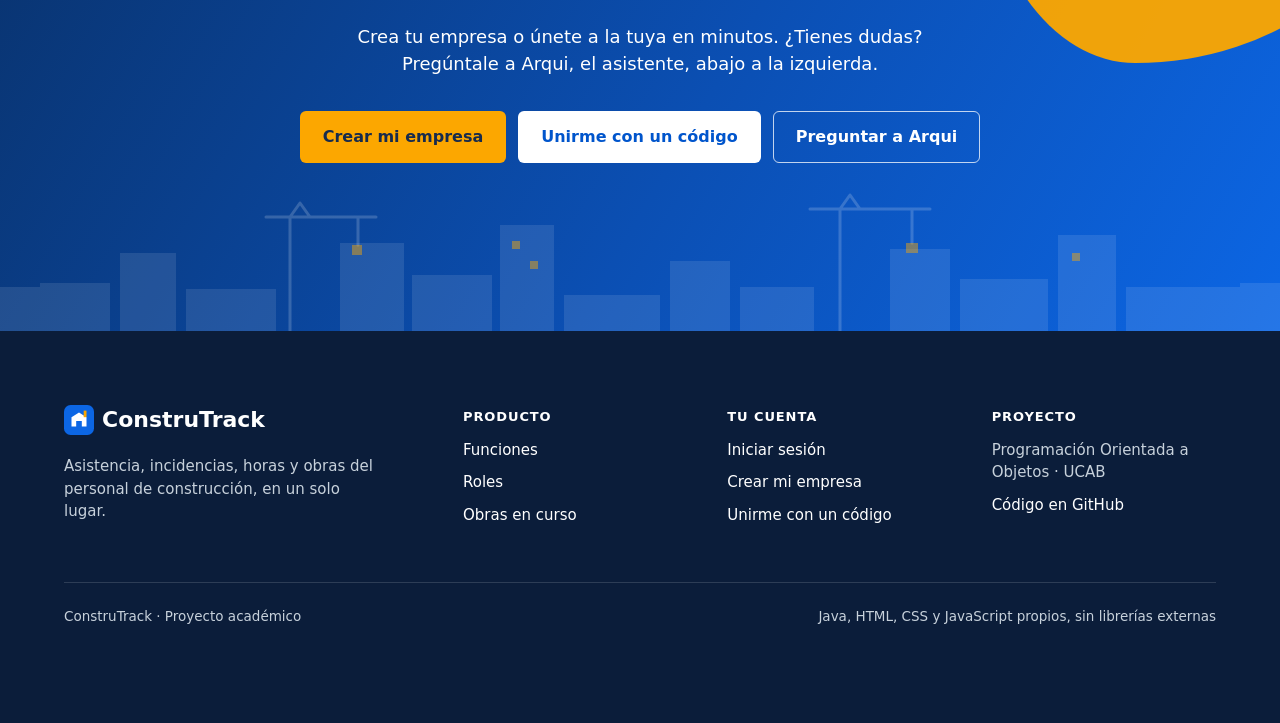
==== commit 63032702: "feat: versión para clientes sin datos de prueba y demo privada con clave - Por defecto el sistema ar" ====
--- a/ConstruTrack/src/construtrack/vista/web/index.html
+++ b/ConstruTrack/src/construtrack/vista/web/index.html
@@ -175,7 +175,7 @@
             <p class="lp-antetitulo lp-antetitulo-claro">En vivo</p>
             <h2 id="t-obras">Lo que está pasando en las obras</h2>
           </div>
-          <p class="lp-envivo-nota">Datos reales del sistema, sin información personal.</p>
+          <p class="lp-envivo-nota">Cifras reales de todas las empresas, sin información personal.</p>
         </div>
         <div class="lp-cifras" id="cifras">
           <div class="lp-cifra"><span class="lp-cifra-valor">—</span><span class="lp-cifra-texto">Personas registradas</span></div>
@@ -183,7 +183,7 @@
           <div class="lp-cifra"><span class="lp-cifra-valor">—</span><span class="lp-cifra-texto">Obras activas</span></div>
           <div class="lp-cifra"><span class="lp-cifra-valor">—</span><span class="lp-cifra-texto">Avance promedio del plazo</span></div>
         </div>
-        <h3 class="lp-subtitulo">Obras en curso</h3>
+        <h3 class="lp-subtitulo" id="titulo-obras">Obras en curso</h3>
         <div class="lp-obras" id="lista-obras"><p class="lp-cargando"><span class="girando"></span> Cargando obras…</p></div>
       </div>
     </section>
--- a/ConstruTrack/src/construtrack/vista/web/css/portada.css
+++ b/ConstruTrack/src/construtrack/vista/web/css/portada.css
@@ -348,3 +348,9 @@
 @media (max-width: 359px) {
   .lp-cabecera-acciones .btn-primario { display: none; }
 }
+
+.lp-sin-obras { grid-column: 1 / -1; color: #fff; font-size: 16px; line-height: 1.6; max-width: 640px; margin: 0; }
+.lp-primera { grid-column: 1 / -1; padding: 28px 0; color: #fff; }
+.lp-primera p { margin: 0 0 16px; font-size: 17px; line-height: 1.6; max-width: 620px; }
+.lp-primera .lp-primera-titulo { font-size: 28px; font-weight: 800; margin-bottom: 8px; }
+.lp-sin-obras a { color: #fff; font-weight: 700; text-decoration: underline; }
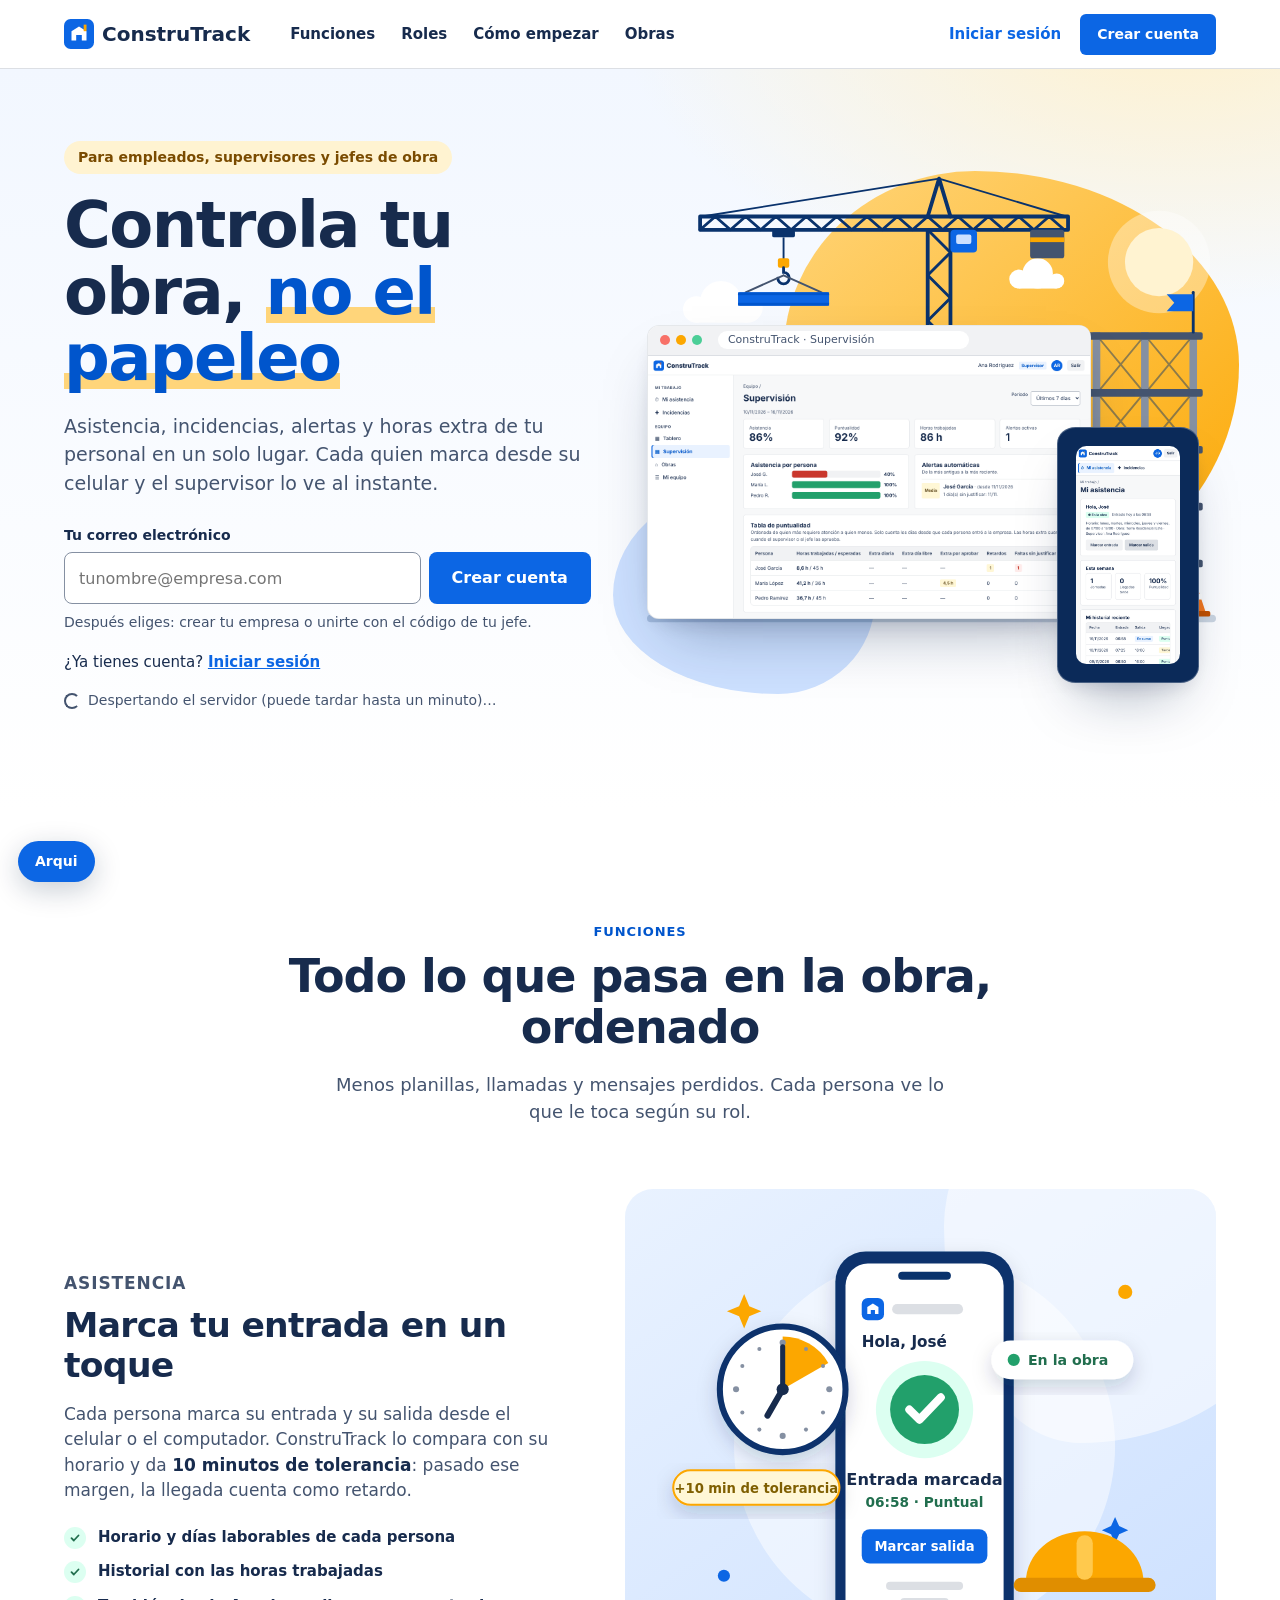
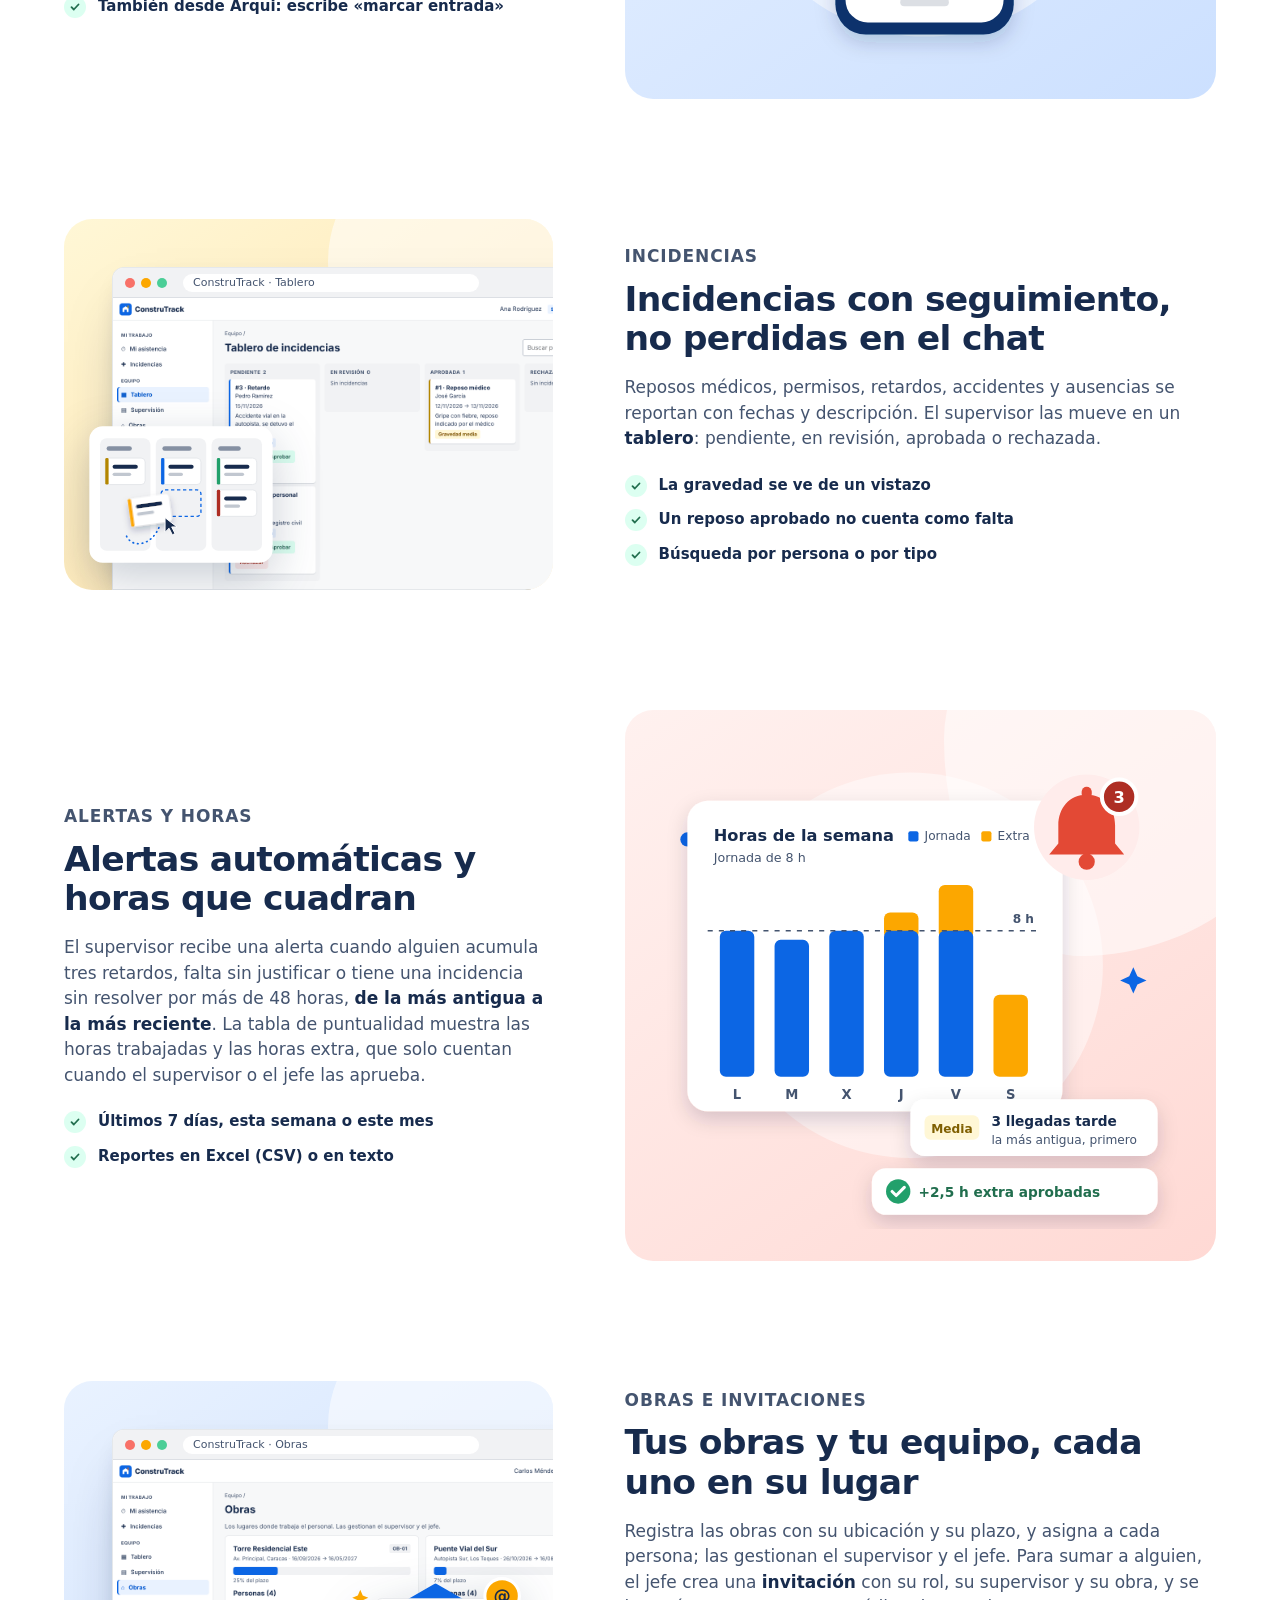
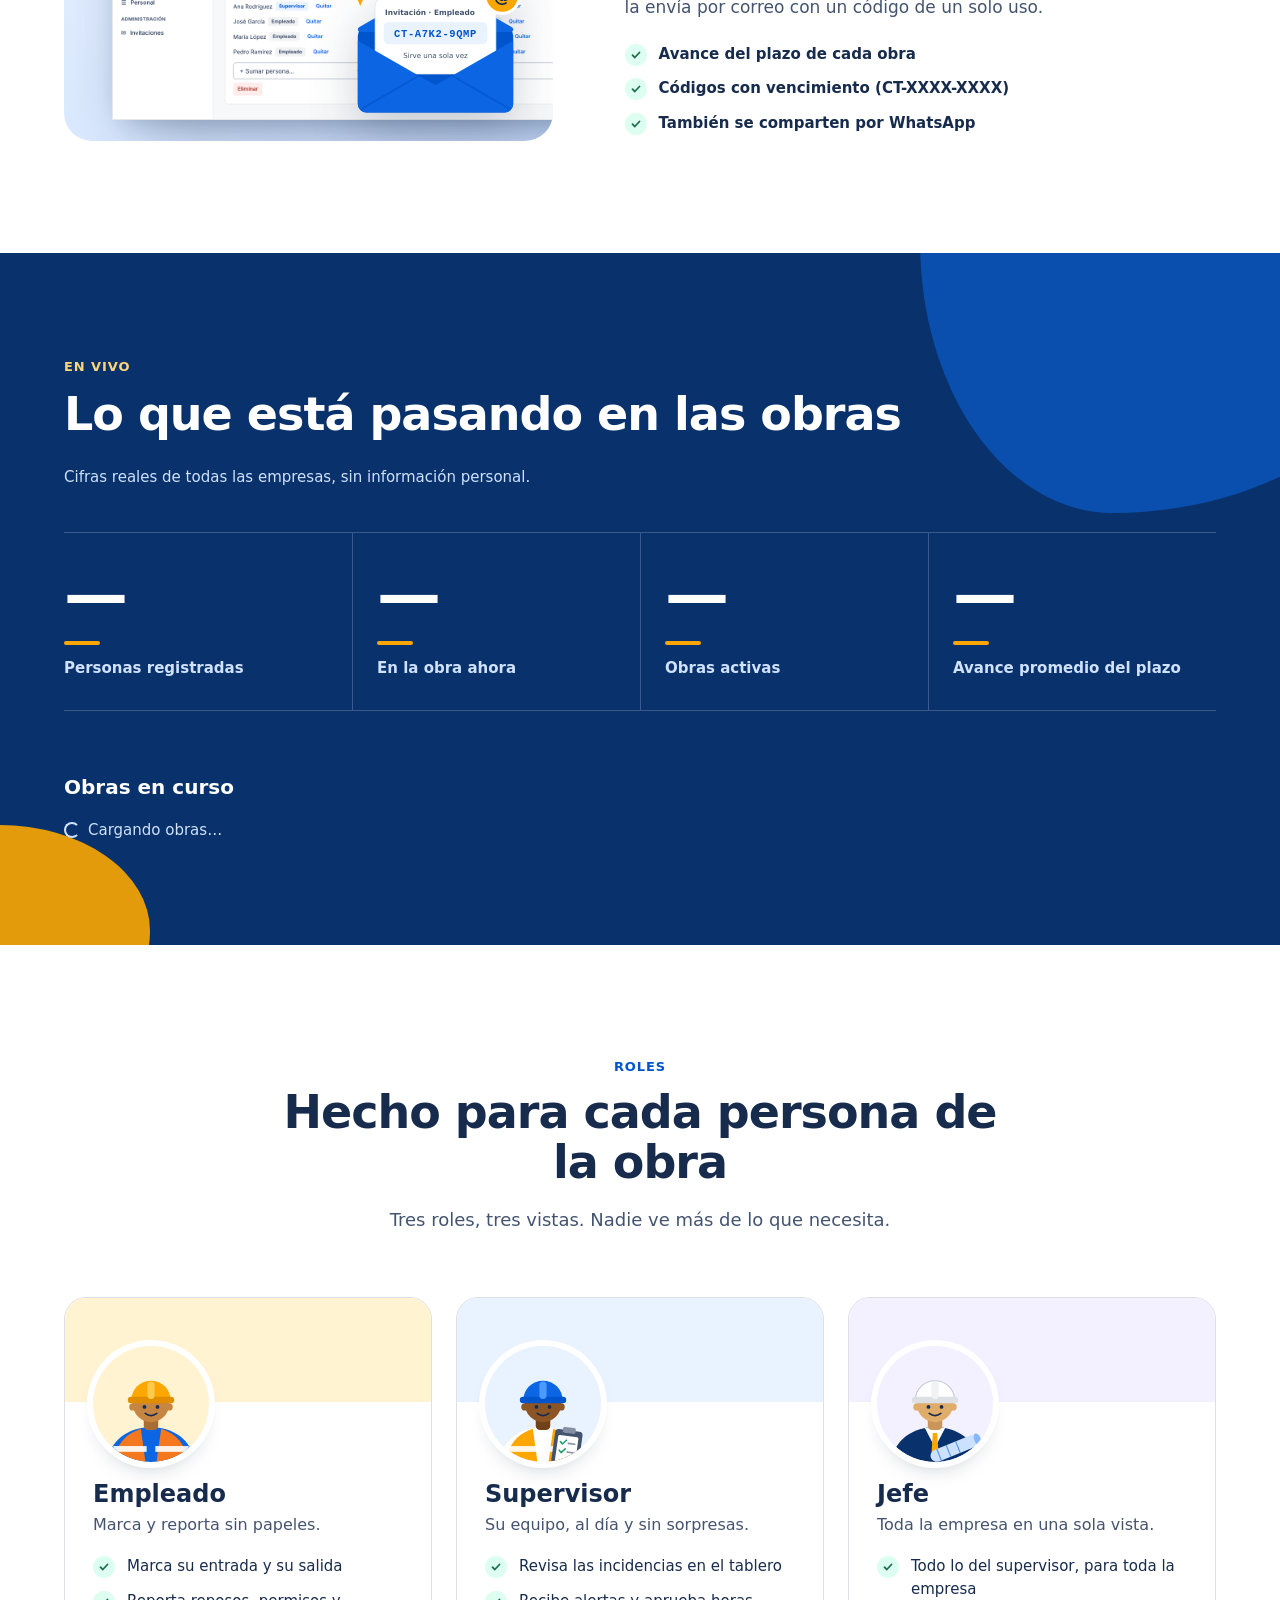
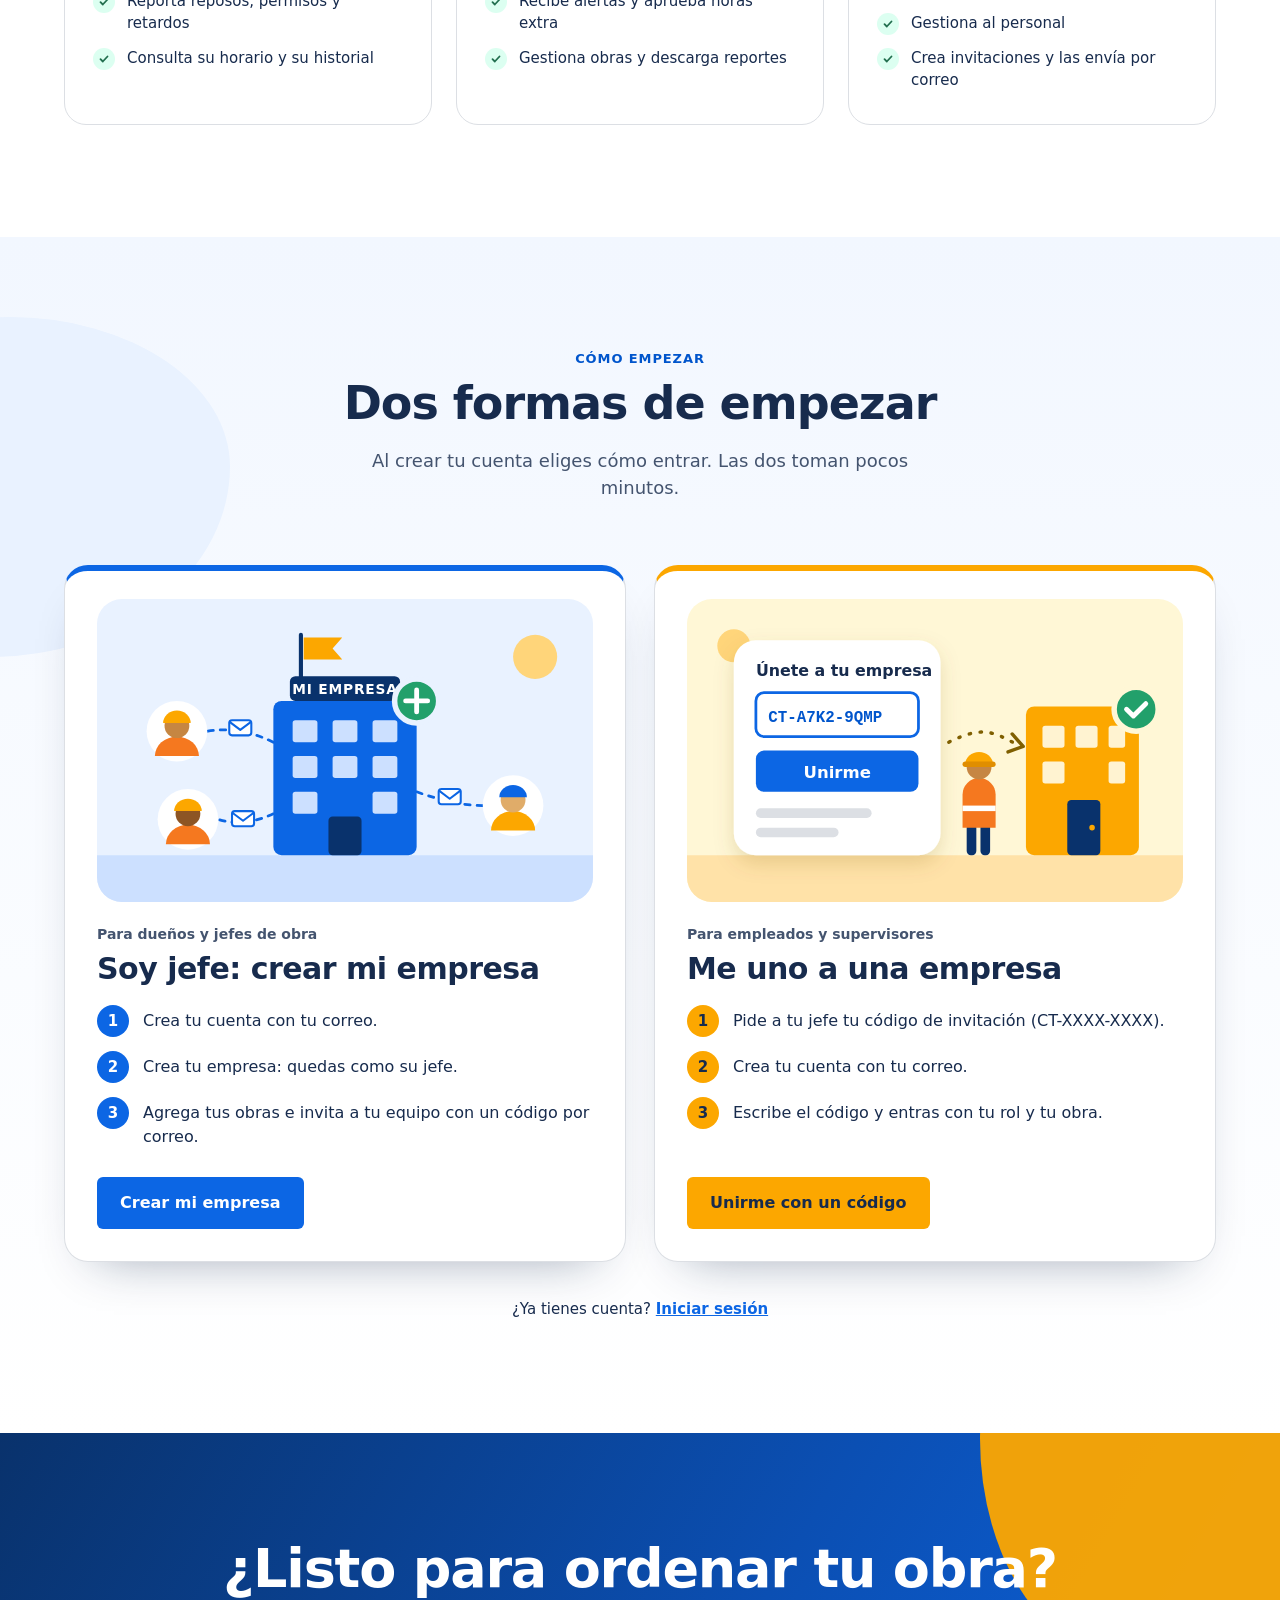
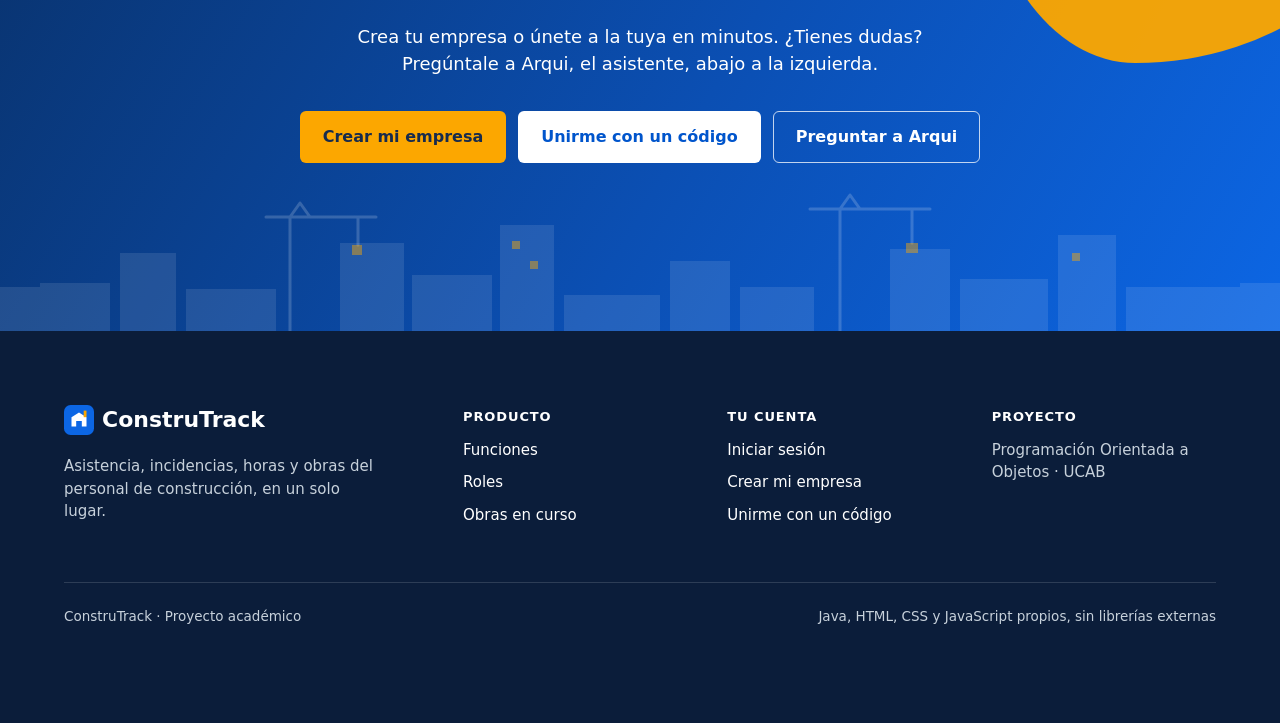
==== commit ccbffa80: "docs: quitar el enlace al repositorio del informe y de la portada - El informe deja solo la direcció" ====
--- a/ConstruTrack/src/construtrack/vista/web/index.html
+++ b/ConstruTrack/src/construtrack/vista/web/index.html
@@ -304,7 +304,6 @@
         <h2 id="pie-proyecto">Proyecto</h2>
         <ul aria-labelledby="pie-proyecto">
           <li>Programación Orientada a Objetos · UCAB</li>
-          <li><a href="https://github.com/diavolo34/Proyecto-Poo">Código en GitHub</a></li>
         </ul>
       </div>
     </div>
--- a/ConstruTrack/src/construtrack/vista/web/css/estilos.css
+++ b/ConstruTrack/src/construtrack/vista/web/css/estilos.css
@@ -140,56 +140,10 @@
 .modal-cabecera h2 { margin: 0; font-size: 20px; }
 .acciones { display: flex; gap: 8px; justify-content: flex-end; margin-top: 12px; flex-wrap: wrap; }
 
-.cabecera-publica {
-  position: sticky; top: 0; z-index: 30; background: var(--superficie);
-  border-bottom: 1px solid var(--borde);
-}
-.cabecera-publica .contenedor { display: flex; align-items: center; gap: 24px; height: 64px; }
 .marca { display: inline-flex; align-items: center; gap: 8px; font-weight: 800; font-size: 20px; color: var(--texto); text-decoration: none; }
 .marca .logo { width: 30px; height: 30px; flex: none; }
-.nav-publica { display: flex; gap: 4px; flex: 1; }
-.nav-publica a { color: var(--texto); text-decoration: none; font-weight: 600; font-size: 14px; padding: 8px 10px; border-radius: 6px; }
-.nav-publica a:hover { background: var(--gris-suave); }
-.cabecera-acciones { display: flex; gap: 8px; align-items: center; }
-.contenedor { max-width: 1160px; margin: 0 auto; padding: 0 24px; }
-
-.hero { padding: 56px 0 24px; background: var(--superficie); }
-.hero .contenedor { display: grid; grid-template-columns: 1.25fr 1fr; gap: 48px; align-items: start; }
-.hero h1 { font-size: 46px; letter-spacing: -1px; font-weight: 800; margin-bottom: 14px; }
-.hero .bajada { font-size: 18px; color: var(--texto-suave); max-width: 560px; }
-.hero-formulario { background: var(--superficie); border-radius: var(--radio); }
-.hero-formulario .nota { font-size: 12.5px; color: var(--texto-suave); }
-
-.vista-previa { background: var(--superficie); padding: 0 0 56px; }
-.vista-previa .lienzo {
-  border-radius: 14px; background: var(--gris-suave) radial-gradient(#c7ccd4 1px, transparent 1px) 0 0 / 22px 22px;
-  border: 1px solid var(--borde); padding: 34px; position: relative; overflow: hidden;
-}
-.vista-previa .bloque-azul { position: absolute; left: 0; top: 40px; width: 38%; height: 70%; background: var(--azul); border-radius: 0 12px 12px 0; }
-.vista-previa .bloque-naranja { position: absolute; right: 0; top: 18px; width: 36%; height: 80%; background: var(--naranja); border-radius: 12px 0 0 12px; }
-
-.seccion { padding: 64px 0; }
-.seccion-alterna { background: var(--superficie); }
-.seccion h2 { font-size: 32px; letter-spacing: -.5px; }
-.seccion .intro { color: var(--texto-suave); font-size: 17px; max-width: 680px; margin-bottom: 28px; }
-.rejilla-3 { display: grid; grid-template-columns: repeat(3, 1fr); gap: 18px; }
-.rejilla-4 { display: grid; grid-template-columns: repeat(4, 1fr); gap: 18px; }
-.funcion { background: var(--superficie); border: 1px solid var(--borde); border-radius: var(--radio); padding: 22px; transition: box-shadow .15s, transform .15s; }
-.funcion:hover { box-shadow: var(--sombra); transform: translateY(-2px); }
-.funcion .icono { width: 42px; height: 42px; border-radius: 8px; display: grid; place-items: center; margin-bottom: 12px; font-weight: 800; }
-.funcion h3 { font-size: 17px; }
-.funcion p { color: var(--texto-suave); margin: 0; font-size: 14.5px; }
-.paso { display: flex; gap: 14px; }
-.paso .numero { flex: none; width: 36px; height: 36px; border-radius: 50%; background: var(--azul); color: #fff; display: grid; place-items: center; font-weight: 800; }
-.obra { background: var(--superficie); border: 1px solid var(--borde); border-radius: var(--radio); padding: 18px; }
 .barra-avance { height: 8px; background: var(--gris-suave); border-radius: 8px; overflow: hidden; margin-top: 8px; }
 .barra-avance span { display: block; height: 100%; background: var(--azul); }
-.franja-cta { background: var(--azul); color: #fff; border-radius: 14px; padding: 40px; display: flex; justify-content: space-between; align-items: center; gap: 24px; }
-.franja-cta h2 { color: #fff; }
-.franja-cta .btn-contorno { border-color: #fff; }
-.pie { background: var(--texto); color: #c7d1db; padding: 36px 0; font-size: 14px; }
-.pie a { color: #fff; }
-.pie .contenedor { display: flex; justify-content: space-between; gap: 24px; flex-wrap: wrap; }
 
 .kanban { display: grid; grid-template-columns: repeat(4, minmax(220px, 1fr)); gap: 12px; align-items: start; }
 .kanban-columna { background: var(--gris-suave); border-radius: var(--radio); padding: 10px; min-height: 120px; }
@@ -232,14 +186,12 @@
 }
 .lateral a:hover { background: var(--gris-suave); }
 .lateral a[aria-current="page"] { background: var(--azul-suave); color: var(--azul-oscuro); font-weight: 700; box-shadow: inset 3px 0 0 var(--azul); }
-.lateral .contador { margin-left: auto; }
 .contenido { padding: 22px 28px 60px; min-width: 0; }
 .migas { font-size: 13px; color: var(--texto-suave); margin-bottom: 4px; }
 .titulo-vista { display: flex; align-items: center; justify-content: space-between; gap: 12px; margin-bottom: 18px; flex-wrap: wrap; }
 .titulo-vista h1 { font-size: 26px; margin: 0; }
 .rejilla-2 { display: grid; grid-template-columns: 1fr 1fr; gap: 16px; }
 .rejilla-incidencias { display: grid; grid-template-columns: 360px 1fr; gap: 16px; align-items: start; }
-.pila > * + * { margin-top: 16px; }
 
 .rejilla-2 > *, .rejilla-incidencias > *, .rejilla-obras > *, .cifras > * { min-width: 0; }
 .codigo { white-space: nowrap; font-family: ui-monospace, Consolas, monospace; letter-spacing: .5px; }
@@ -292,31 +244,23 @@
 @keyframes rebote { 0%, 60%, 100% { transform: translateY(0); } 30% { transform: translateY(-4px); } }
 
 @media (max-width: 980px) {
-  .hero .contenedor, .rejilla-2, .rejilla-incidencias { grid-template-columns: 1fr; }
-  .rejilla-3, .rejilla-4, .cifras { grid-template-columns: 1fr 1fr; }
+  .rejilla-2, .rejilla-incidencias { grid-template-columns: 1fr; }
+  .cifras { grid-template-columns: 1fr 1fr; }
   .kanban { grid-template-columns: repeat(4, 260px); overflow-x: auto; padding-bottom: 8px; }
   .pagina-acceso { grid-template-columns: 1fr; }
   .acceso-lado { display: none; }
   .acceso-caja { margin: 24px auto; width: calc(100% - 32px); max-width: 460px; }
-  .nav-publica { display: none; }
 }
 @media (max-width: 760px) {
   .app { grid-template-columns: minmax(0, 1fr); }
-  .lateral { min-width: 0; }
-  .lateral { display: flex; overflow-x: auto; gap: 4px; padding: 8px; border-right: 0; border-bottom: 1px solid var(--borde); }
+  .lateral { min-width: 0; display: flex; overflow-x: auto; gap: 4px; padding: 8px; border-right: 0; border-bottom: 1px solid var(--borde); }
   .lateral .titulo-lateral { display: none; }
   .lateral a { white-space: nowrap; }
   .contenido { padding: 16px; }
-  .hero h1 { font-size: 34px; }
-  .rejilla-3, .rejilla-4, .cifras, .fila { grid-template-columns: 1fr; }
-  .franja-cta { flex-direction: column; align-items: flex-start; }
+  .cifras, .fila { grid-template-columns: 1fr; }
   .barra-superior .ocultar-movil { display: none; }
   .barra-superior { gap: 8px; padding: 0 10px; }
   .barra-superior .marca { font-size: 16px; }
-
-  .cabecera-publica .contenedor { gap: 10px; }
-  .cabecera-acciones .btn-enlace { display: none; }
-  .cabecera-acciones .btn { padding: 8px 12px; }
   .titulo-vista input { width: 100% !important; }
   .cifras-3 { grid-template-columns: repeat(3, 1fr); }
   .cifra .valor { font-size: 24px; }
@@ -340,3 +284,12 @@
 .crear-empresa summary::-webkit-details-marker { display: none; }
 .empresa-actual { font-size: 13px; font-weight: 600; color: var(--texto-suave); border-left: 1px solid var(--borde); padding-left: 12px; }
 @media (max-width: 520px) { .opciones-rol { grid-template-columns: 1fr; } }
+
+.fila-lider td { background: var(--azul-suave); }
+.fila-jefe td { background: var(--morado-suave); }
+.fila-lider td:first-child { box-shadow: inset 4px 0 0 var(--azul); }
+.fila-jefe td:first-child { box-shadow: inset 4px 0 0 var(--morado); }
+.barra-lider > span:first-child { font-weight: 700; }
+.marca-rol { display: inline-grid; place-items: center; width: 18px; height: 18px; border-radius: 50%; font-size: 11px; font-weight: 800; color: #fff; background: var(--azul); vertical-align: 1px; }
+.marca-jefe { background: var(--morado); }
+.opcion-rol input { width: auto; flex: none; padding: 0; }
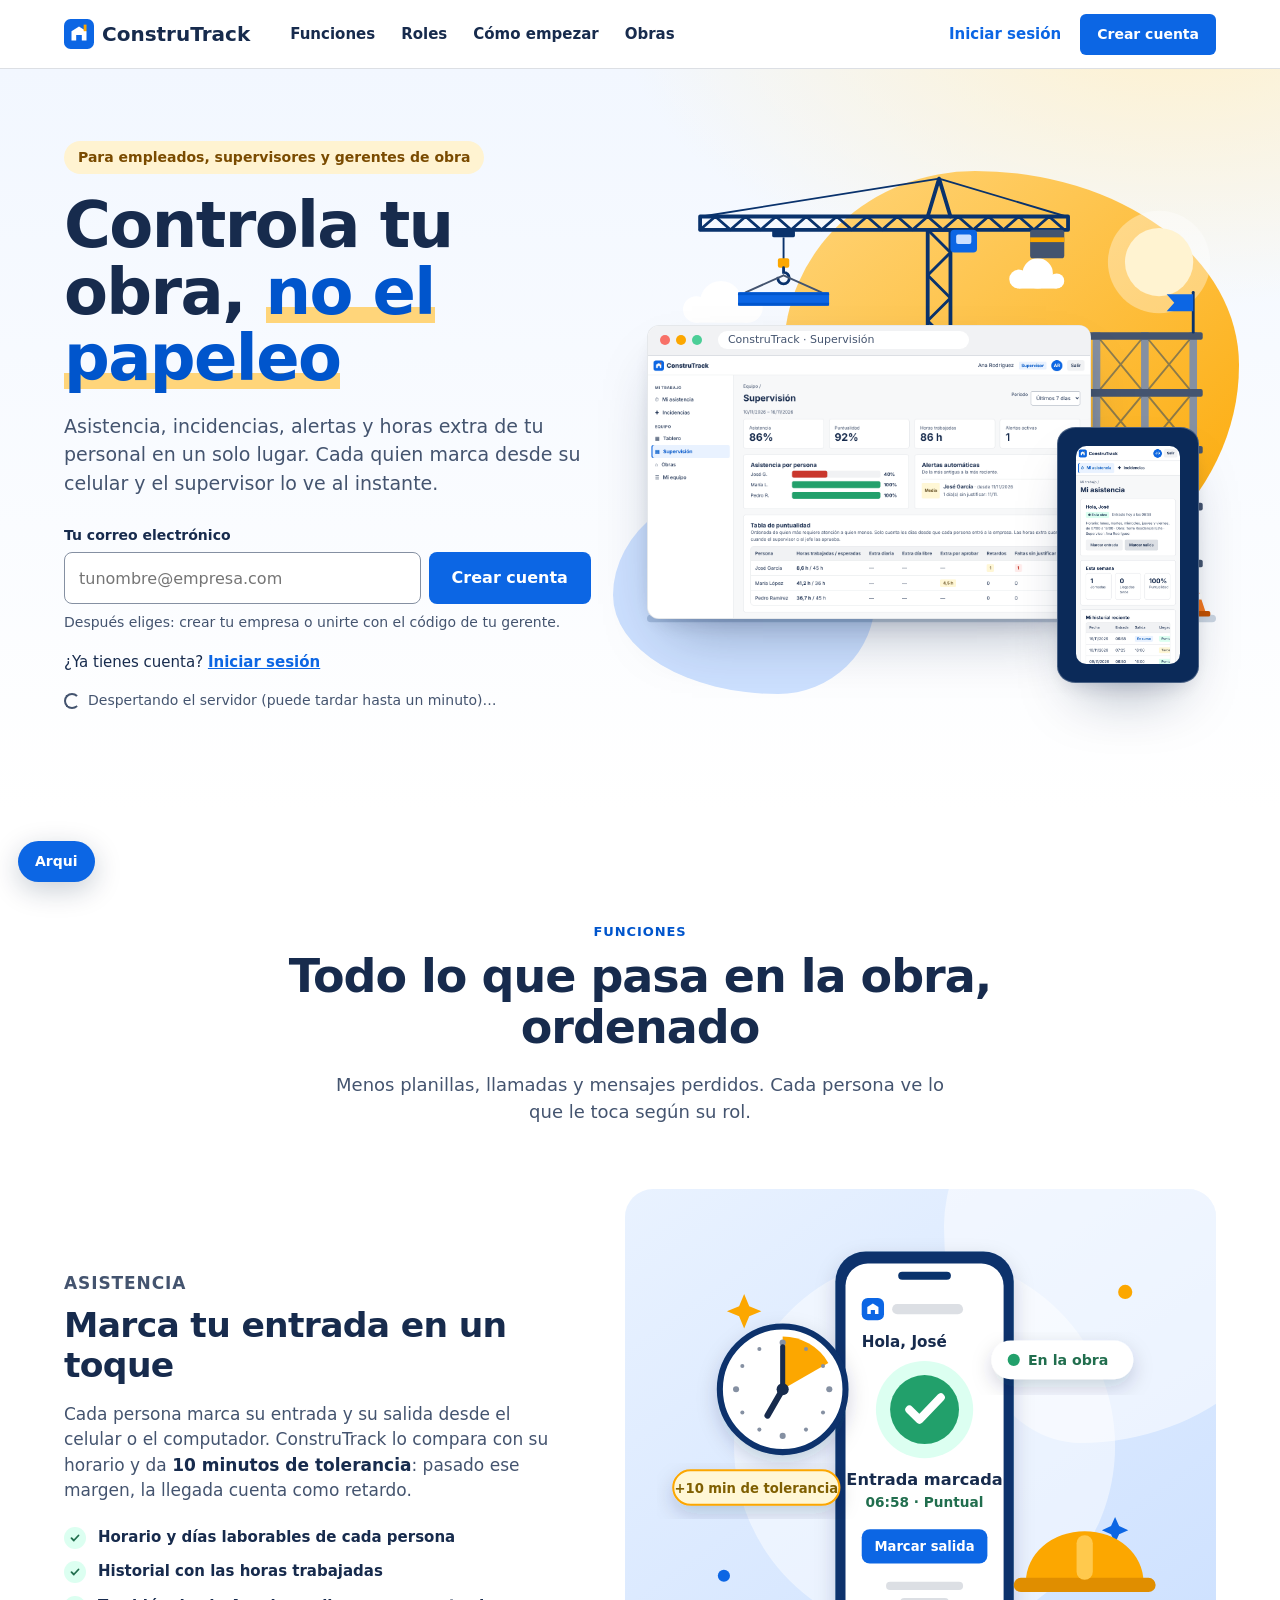
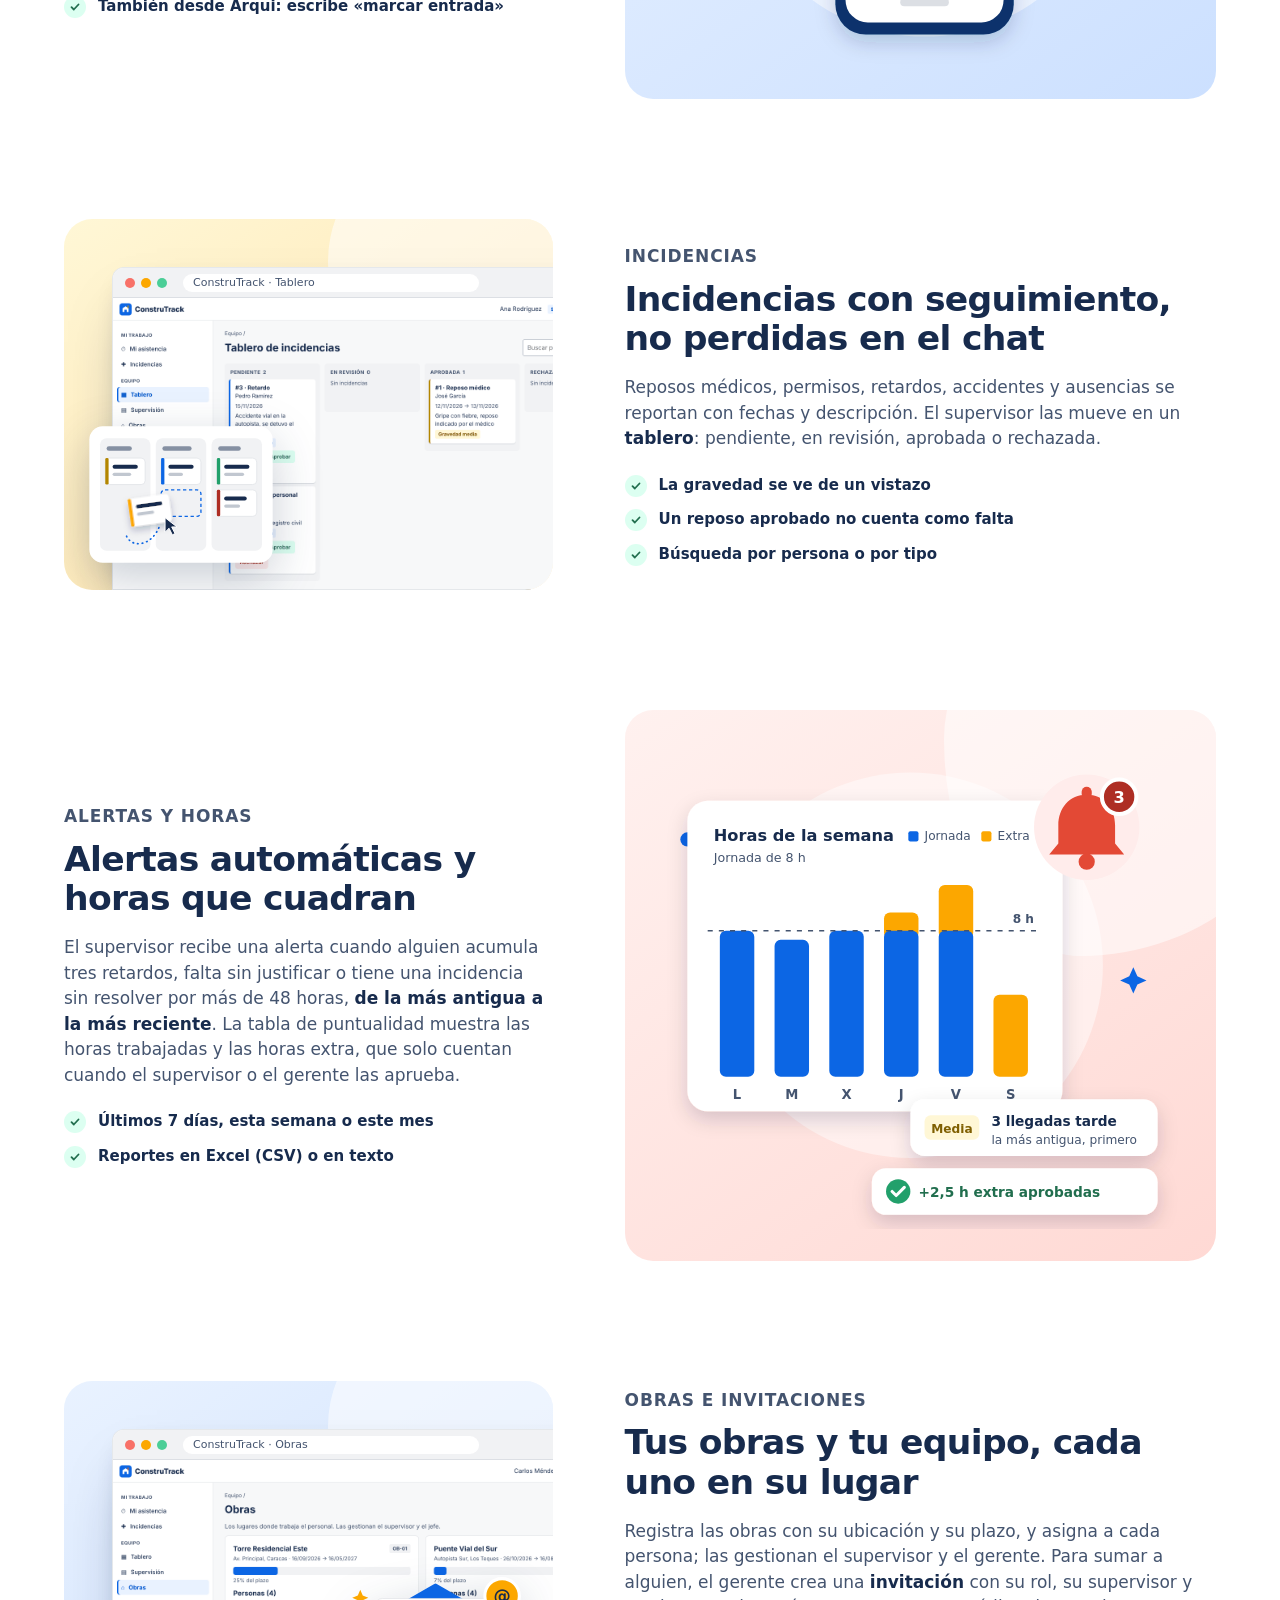
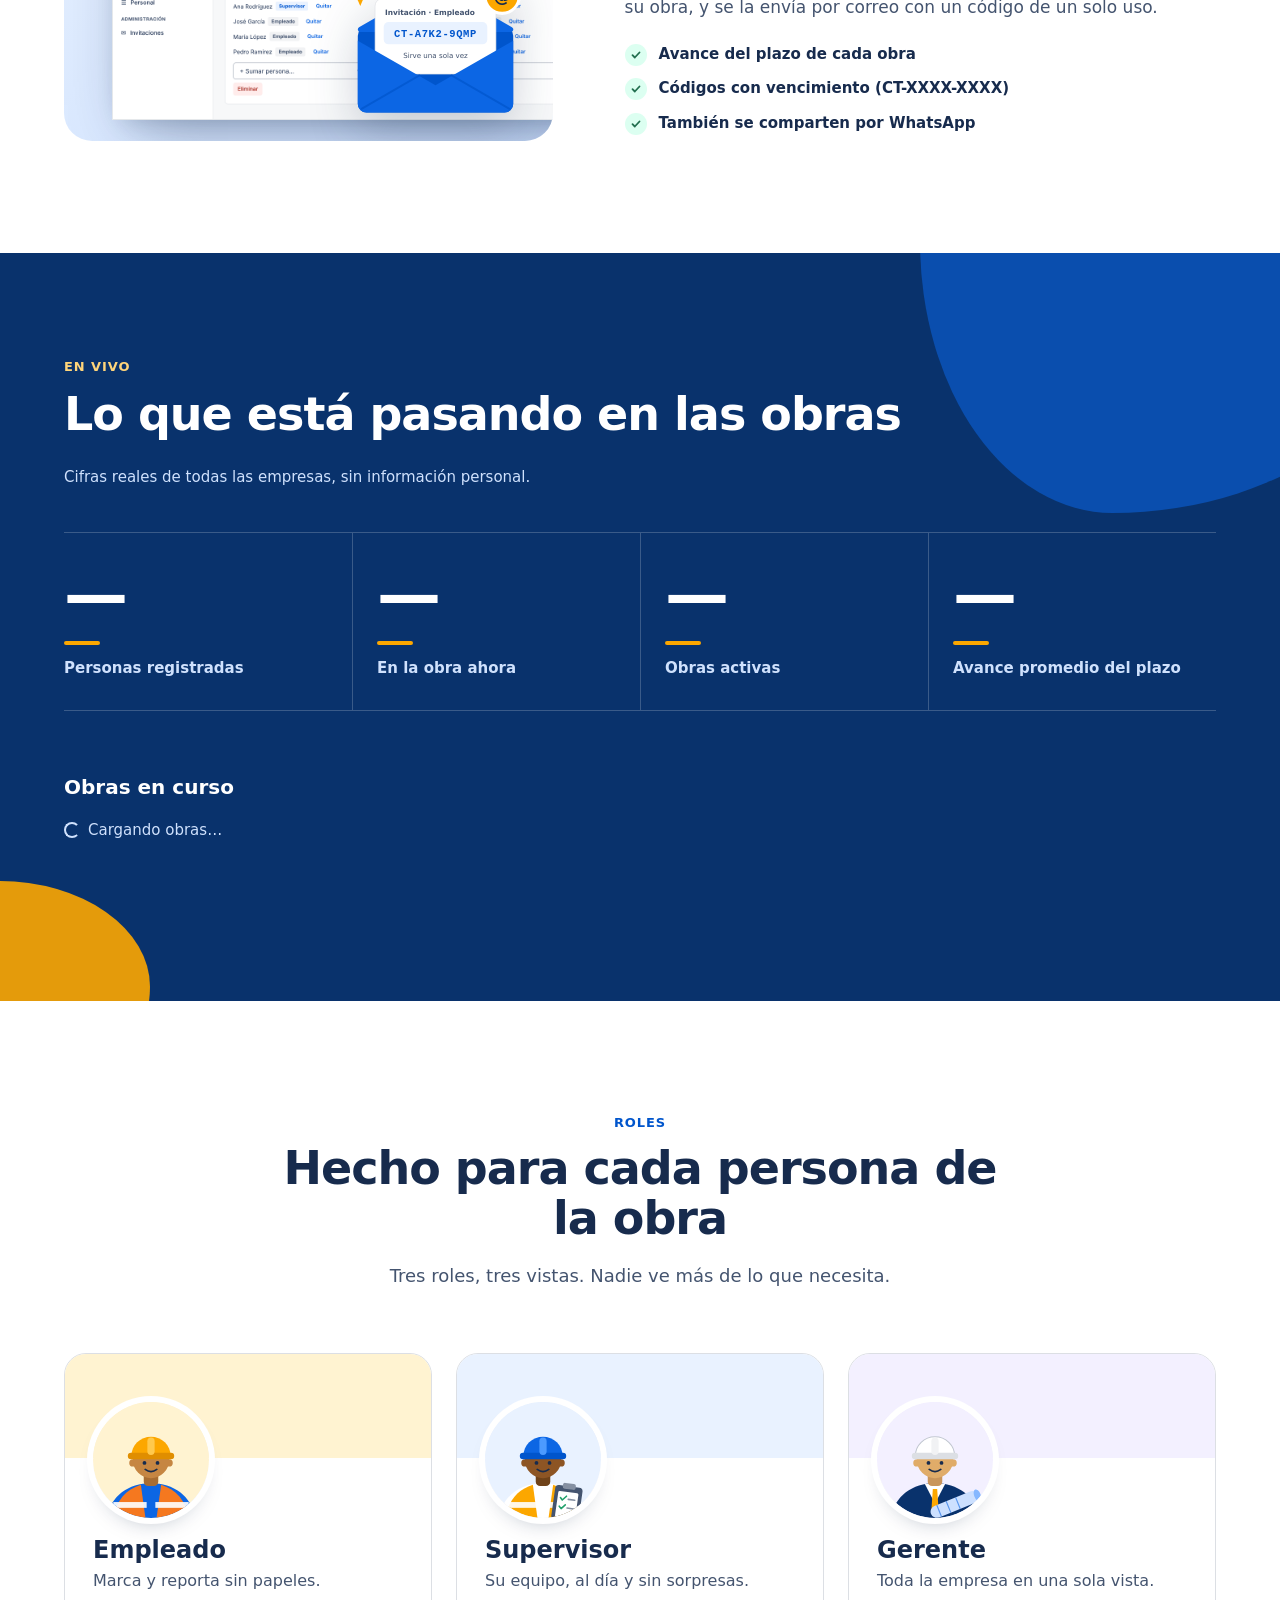
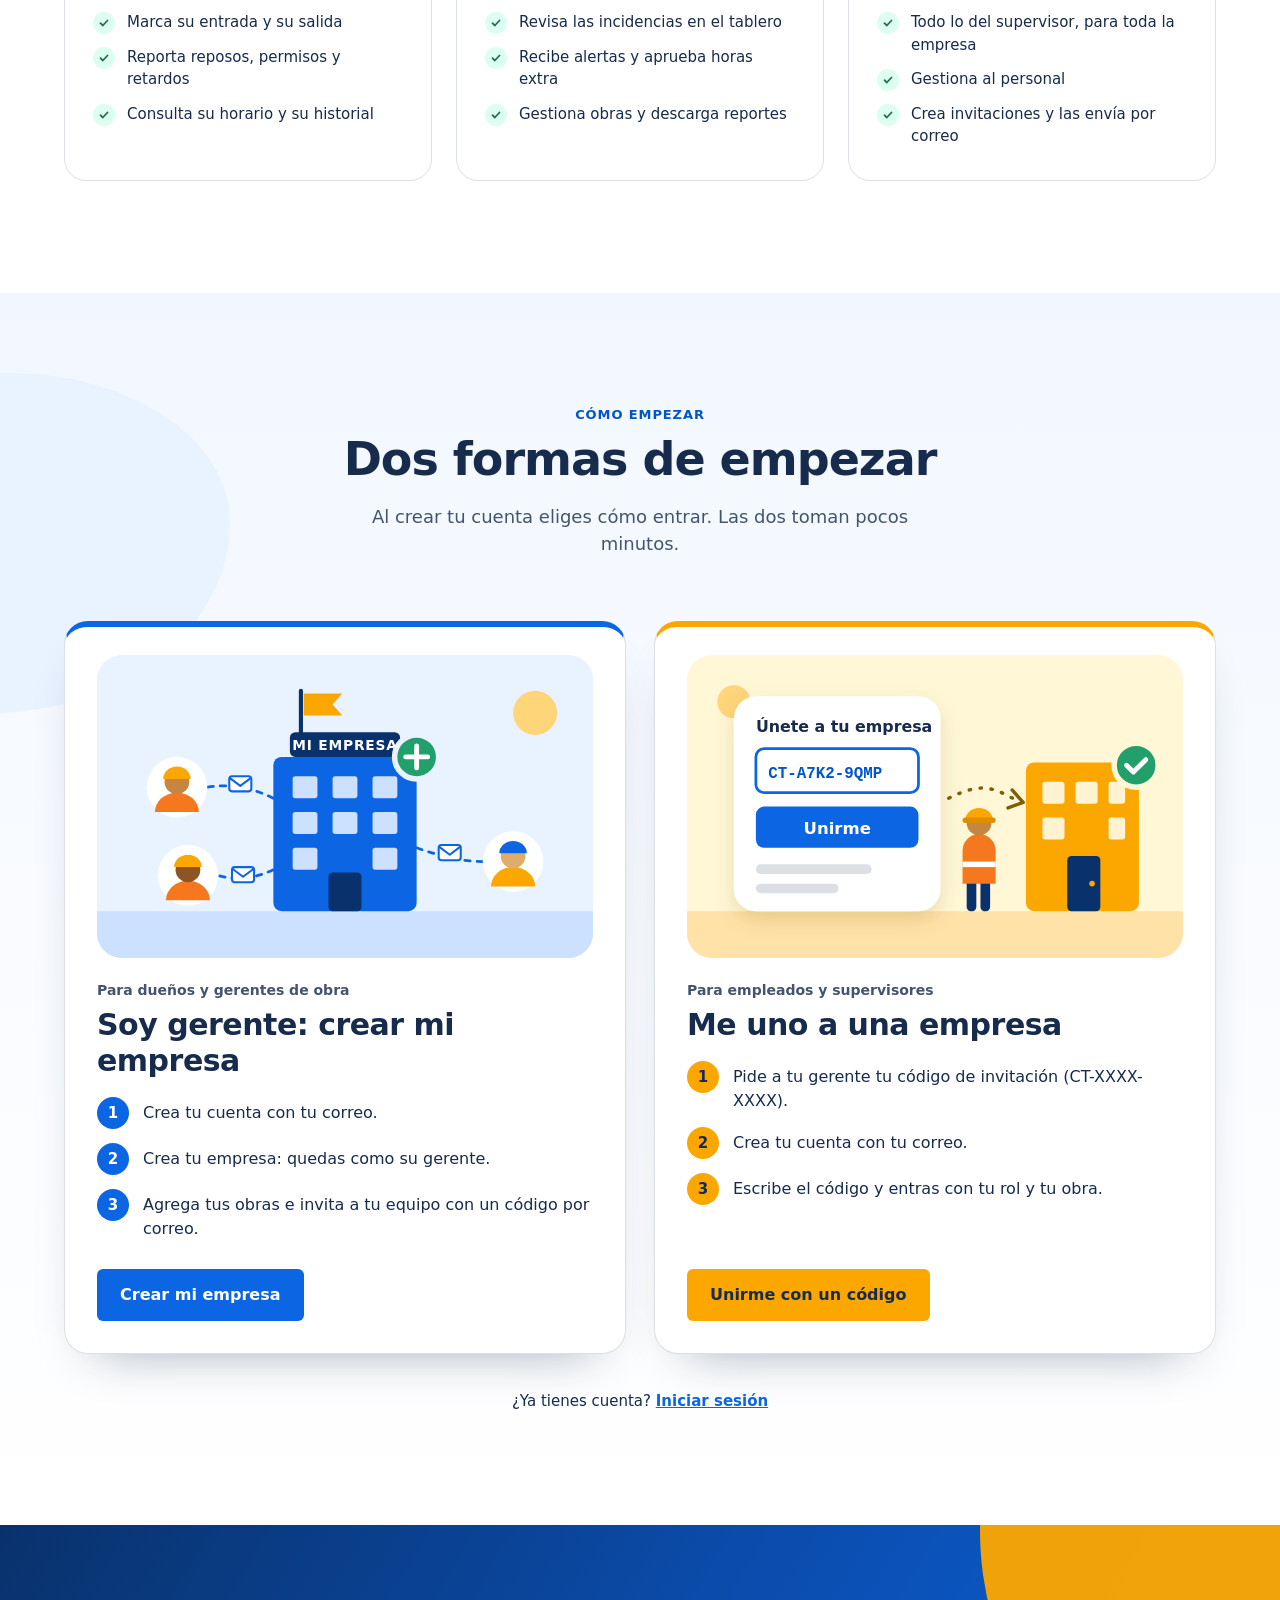
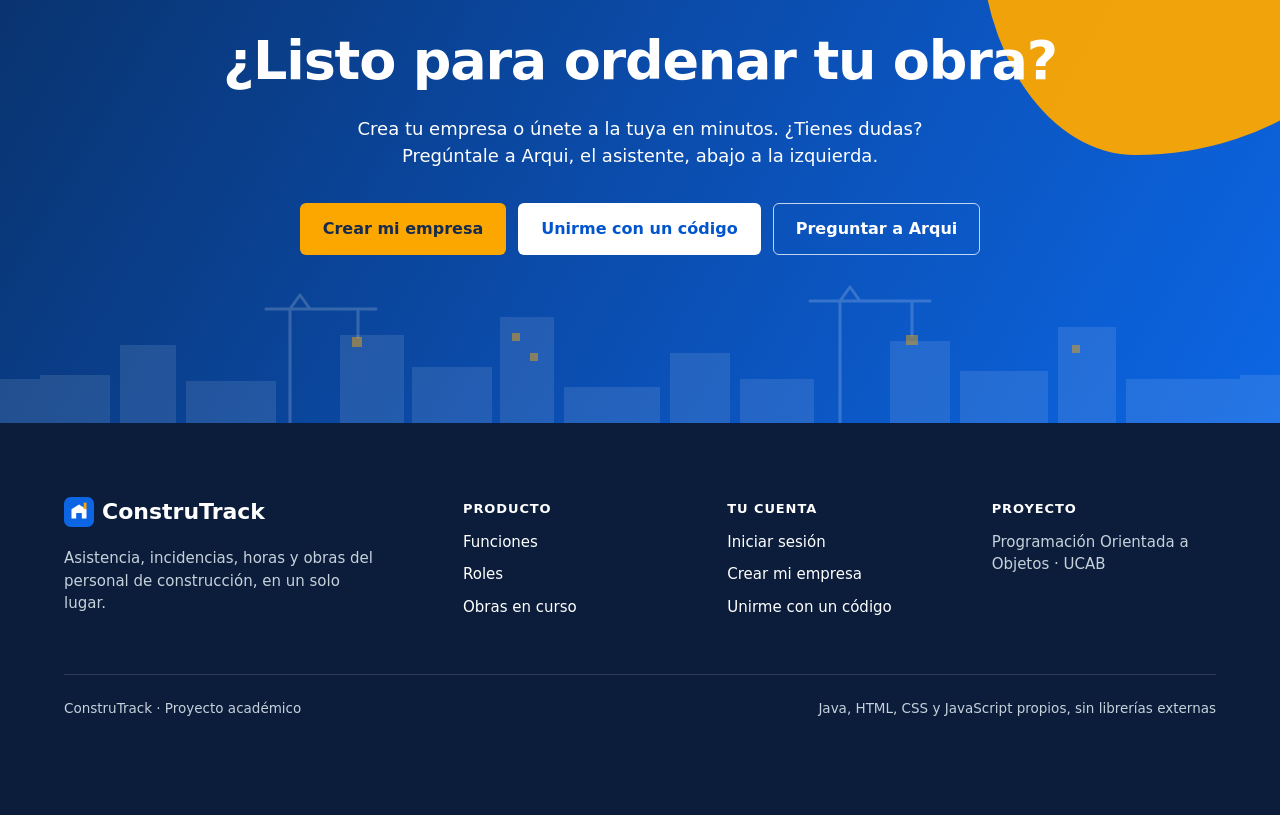
==== commit 4f3c04ae: "refactor: el rol Jefe pasa a llamarse Gerente Los datos guardados con el rol anterior se siguen leye" ====
--- a/ConstruTrack/src/construtrack/vista/web/index.html
+++ b/ConstruTrack/src/construtrack/vista/web/index.html
@@ -39,7 +39,7 @@
     <section class="lp-hero" aria-labelledby="lp-titulo">
       <div class="lp-contenedor lp-hero-rejilla">
         <div class="lp-hero-texto">
-          <p class="lp-etiqueta">Para empleados, supervisores y jefes de obra</p>
+          <p class="lp-etiqueta">Para empleados, supervisores y gerentes de obra</p>
           <h1 id="lp-titulo">Controla tu obra, <span class="lp-resalte">no el papeleo</span></h1>
           <p class="lp-bajada">Asistencia, incidencias, alertas y horas extra de tu personal en un solo lugar.
             Cada quien marca desde su celular y el supervisor lo ve al instante.</p>
@@ -49,7 +49,7 @@
               <input id="correo-empezar" name="correo" type="email" autocomplete="email" placeholder="tunombre@empresa.com" aria-describedby="ayuda-empezar">
               <button class="btn btn-primario btn-grande" type="submit">Crear cuenta</button>
             </div>
-            <p class="lp-ayuda" id="ayuda-empezar">Después eliges: crear tu empresa o unirte con el código de tu jefe.</p>
+            <p class="lp-ayuda" id="ayuda-empezar">Después eliges: crear tu empresa o unirte con el código de tu gerente.</p>
           </form>
           <p class="lp-ya-tengo">¿Ya tienes cuenta? <a href="app.html#login">Iniciar sesión</a></p>
           <p class="lp-estado" id="estado-servidor" aria-live="polite"></p>
@@ -129,7 +129,7 @@
             <p>El supervisor recibe una alerta cuando alguien acumula tres retardos, falta sin justificar o tiene una
               incidencia sin resolver por más de 48 horas, <strong>de la más antigua a la más reciente</strong>.
               La tabla de puntualidad muestra las horas trabajadas y las horas extra, que solo cuentan cuando el
-              supervisor o el jefe las aprueba.</p>
+              supervisor o el gerente las aprueba.</p>
             <ul class="lp-lista">
               <li>Últimos 7 días, esta semana o este mes</li>
               <li>Reportes en Excel (CSV) o en texto</li>
@@ -145,8 +145,8 @@
           <div class="lp-fila-texto">
             <p class="lp-antetitulo">Obras e invitaciones</p>
             <h3>Tus obras y tu equipo, cada uno en su lugar</h3>
-            <p>Registra las obras con su ubicación y su plazo, y asigna a cada persona; las gestionan el supervisor y el jefe.
-              Para sumar a alguien, el jefe crea una <strong>invitación</strong> con su rol, su supervisor y su obra, y se la
+            <p>Registra las obras con su ubicación y su plazo, y asigna a cada persona; las gestionan el supervisor y el gerente.
+              Para sumar a alguien, el gerente crea una <strong>invitación</strong> con su rol, su supervisor y su obra, y se la
               envía por correo con un código de un solo uso.</p>
             <ul class="lp-lista">
               <li>Avance del plazo de cada obra</li>
@@ -216,9 +216,9 @@
               <li>Gestiona obras y descarga reportes</li>
             </ul>
           </article>
-          <article class="lp-rol lp-rol-jefe lp-aparece">
-            <img src="img/rol-jefe.svg" width="160" height="160" loading="lazy" alt="">
-            <h3>Jefe</h3>
+          <article class="lp-rol lp-rol-gerente lp-aparece">
+            <img src="img/rol-gerente.svg" width="160" height="160" loading="lazy" alt="">
+            <h3>Gerente</h3>
             <p class="lp-rol-lema">Toda la empresa en una sola vista.</p>
             <ul class="lp-lista">
               <li>Todo lo del supervisor, para toda la empresa</li>
@@ -238,23 +238,23 @@
           <p class="lp-intro">Al crear tu cuenta eliges cómo entrar. Las dos toman pocos minutos.</p>
         </header>
         <div class="lp-caminos">
-          <article class="lp-camino lp-camino-jefe lp-aparece">
-            <img src="img/camino-jefe.svg" width="360" height="220" loading="lazy" alt="">
-            <p class="lp-camino-para">Para dueños y jefes de obra</p>
-            <h3>Soy jefe: crear mi empresa</h3>
+          <article class="lp-camino lp-camino-gerente lp-aparece">
+            <img src="img/camino-gerente.svg" width="360" height="220" loading="lazy" alt="">
+            <p class="lp-camino-para">Para dueños y gerentes de obra</p>
+            <h3>Soy gerente: crear mi empresa</h3>
             <ol class="lp-pasos" role="list">
               <li>Crea tu cuenta con tu correo.</li>
-              <li>Crea tu empresa: quedas como su jefe.</li>
+              <li>Crea tu empresa: quedas como su gerente.</li>
               <li>Agrega tus obras e invita a tu equipo con un código por correo.</li>
             </ol>
-            <a class="btn btn-primario btn-grande" href="app.html#registro?tipo=jefe">Crear mi empresa</a>
+            <a class="btn btn-primario btn-grande" href="app.html#registro?tipo=gerente">Crear mi empresa</a>
           </article>
           <article class="lp-camino lp-camino-unirme lp-aparece">
             <img src="img/camino-unirme.svg" width="360" height="220" loading="lazy" alt="">
             <p class="lp-camino-para">Para empleados y supervisores</p>
             <h3>Me uno a una empresa</h3>
             <ol class="lp-pasos" role="list">
-              <li>Pide a tu jefe tu código de invitación (CT-XXXX-XXXX).</li>
+              <li>Pide a tu gerente tu código de invitación (CT-XXXX-XXXX).</li>
               <li>Crea tu cuenta con tu correo.</li>
               <li>Escribe el código y entras con tu rol y tu obra.</li>
             </ol>
@@ -270,7 +270,7 @@
         <h2 id="t-cta">¿Listo para ordenar tu obra?</h2>
         <p>Crea tu empresa o únete a la tuya en minutos. ¿Tienes dudas? Pregúntale a Arqui, el asistente, abajo a la izquierda.</p>
         <div class="lp-cta-acciones">
-          <a class="btn lp-btn-ambar btn-grande" href="app.html#registro?tipo=jefe">Crear mi empresa</a>
+          <a class="btn lp-btn-ambar btn-grande" href="app.html#registro?tipo=gerente">Crear mi empresa</a>
           <a class="btn lp-btn-claro btn-grande" href="app.html#registro?tipo=unirme">Unirme con un código</a>
           <button class="btn lp-btn-transparente btn-grande" type="button" id="lp-abrir-arqui">Preguntar a Arqui</button>
         </div>
@@ -296,7 +296,7 @@
         <h2 id="pie-cuenta">Tu cuenta</h2>
         <ul>
           <li><a href="app.html#login">Iniciar sesión</a></li>
-          <li><a href="app.html#registro?tipo=jefe">Crear mi empresa</a></li>
+          <li><a href="app.html#registro?tipo=gerente">Crear mi empresa</a></li>
           <li><a href="app.html#registro?tipo=unirme">Unirme con un código</a></li>
         </ul>
       </nav>
--- a/ConstruTrack/src/construtrack/vista/web/css/estilos.css
+++ b/ConstruTrack/src/construtrack/vista/web/css/estilos.css
@@ -286,10 +286,38 @@
 @media (max-width: 520px) { .opciones-rol { grid-template-columns: 1fr; } }
 
 .fila-lider td { background: var(--azul-suave); }
-.fila-jefe td { background: var(--morado-suave); }
+.fila-gerente td { background: var(--morado-suave); }
 .fila-lider td:first-child { box-shadow: inset 4px 0 0 var(--azul); }
-.fila-jefe td:first-child { box-shadow: inset 4px 0 0 var(--morado); }
+.fila-gerente td:first-child { box-shadow: inset 4px 0 0 var(--morado); }
 .barra-lider > span:first-child { font-weight: 700; }
 .marca-rol { display: inline-grid; place-items: center; width: 18px; height: 18px; border-radius: 50%; font-size: 11px; font-weight: 800; color: #fff; background: var(--azul); vertical-align: 1px; }
-.marca-jefe { background: var(--morado); }
+.marca-gerente { background: var(--morado); }
 .opcion-rol input { width: auto; flex: none; padding: 0; }
+.enlace-olvido { margin: -6px 0 14px; text-align: right; font-size: 14px; }
+.enlace-olvido a { font-weight: 600; }
+.nota-acceso { margin: 14px 0 0; font-size: 13px; color: var(--texto-suave); text-align: center; }
+.tarjeta-angosta { max-width: 760px; }
+.pasos-dos-pasos { padding-left: 20px; display: grid; gap: 12px; }
+.marco-qr { margin: 10px 0; }
+.codigo-qr { display: block; width: 220px; height: 220px; border: 1px solid var(--borde); border-radius: 8px; }
+.clave-manual { display: block; margin-top: 4px; font-family: ui-monospace, Consolas, monospace; font-size: 15px; letter-spacing: 1px; overflow-wrap: anywhere; }
+.fila-activar { display: flex; flex-wrap: wrap; gap: 10px; align-items: flex-start; }
+.fila-activar .campo { margin: 0; }
+.fila-activar .mensaje { flex-basis: 100%; }
+.respaldos { display: grid; grid-template-columns: repeat(2, minmax(0, 1fr)); gap: 8px; margin: 12px 0; }
+.respaldos code { font-family: ui-monospace, Consolas, monospace; font-size: 17px; letter-spacing: 1px; background: var(--gris-suave); padding: 8px; border-radius: 6px; text-align: center; }
+.control-marca { margin: 4px 0 10px; color: var(--azul-oscuro); }
+.control-obra-resumen { display: flex; flex-wrap: wrap; gap: 6px; align-items: center; margin: 0 0 10px; }
+fieldset.control-obra { border: 1px solid var(--borde); border-radius: 8px; padding: 10px 14px; margin: 4px 0 14px; }
+fieldset.control-obra legend { font-weight: 700; padding: 0 6px; }
+.opcion-check { display: flex; gap: 8px; align-items: center; font-weight: 600; margin-bottom: 4px; }
+.opcion-check input { width: auto; flex: none; }
+.video-qr { display: block; width: 100%; max-height: 280px; object-fit: cover; border-radius: 8px; background: #000; margin: 10px 0; }
+.pantalla-codigo { text-align: center; max-width: 560px; margin: 0 auto; }
+.pantalla-codigo .codigo-qr { width: min(72vw, 360px); height: auto; margin: 10px auto; }
+.pantalla-codigo:fullscreen { max-width: none; display: flex; flex-direction: column; justify-content: center; align-items: center; background: #fff; }
+.pantalla-codigo:fullscreen .codigo-qr { width: min(70vh, 80vw); }
+.codigo-digitos { font-size: 44px; font-weight: 800; letter-spacing: 6px; font-variant-numeric: tabular-nums; margin: 6px 0; }
+.barra-codigo { max-width: 360px; margin: 0 auto 10px; }
+.barra-codigo span { background: var(--azul); }
+.aviso-alerta { background: #7f5f01; }
--- a/ConstruTrack/src/construtrack/vista/web/css/portada.css
+++ b/ConstruTrack/src/construtrack/vista/web/css/portada.css
@@ -155,7 +155,7 @@
 .lp-fila-visual > .lp-pegatina-izquierda { width: 38%; left: 5%; bottom: 7%; }
 .lp-fila-visual > .lp-pegatina-derecha { width: 38%; right: 5%; bottom: 6%; }
 
-.lp-envivo { position: relative; overflow: hidden; isolation: isolate; background: var(--lp-marino); color: #fff; padding: 104px 0; }
+.lp-envivo { position: relative; overflow: hidden; isolation: isolate; background: var(--lp-marino); color: #fff; padding: 104px 0 160px; }
 .lp-envivo::before, .lp-envivo::after { content: ""; position: absolute; z-index: -1; border-radius: var(--lp-blob); }
 .lp-envivo::before { width: 520px; height: 460px; right: -160px; top: -200px; background: #0c66e4; opacity: .55; }
 .lp-envivo::after { width: 260px; height: 240px; left: -110px; bottom: -120px; background: var(--lp-ambar); opacity: .9; }
@@ -194,7 +194,7 @@
 }
 .lp-rol::before { content: ""; position: absolute; z-index: -1; inset: 0 0 auto; height: 104px; background: var(--lp-rol-fondo); }
 .lp-rol-supervisor { --lp-rol-fondo: var(--azul-suave); }
-.lp-rol-jefe { --lp-rol-fondo: var(--morado-suave); }
+.lp-rol-gerente { --lp-rol-fondo: var(--morado-suave); }
 .lp-rol img { display: block; width: 116px; height: 116px; margin: 20px 0 18px; border-radius: 50%; box-shadow: 0 0 0 6px #fff, 0 12px 24px -12px rgba(9, 30, 66, .4); }
 .lp-rol h3 { font-size: 24px; font-weight: 800; margin-bottom: 4px; }
 .lp-rol-lema { color: var(--texto-suave); font-size: 16px; margin: 0; }
@@ -313,7 +313,8 @@
   .lp-fila-visual { border-radius: 22px; padding: 20px; }
   .lp-visual-producto { padding: 28px 0 0 24px; min-height: 0; }
   .lp-visual-producto .lp-navegador { width: 135%; }
-  .lp-envivo { padding: 76px 0; }
+  .lp-envivo { padding: 76px 0 116px; }
+  .lp-envivo::after { width: 200px; height: 180px; left: -90px; bottom: -100px; }
   .lp-cifras { grid-template-columns: repeat(2, minmax(0, 1fr)); }
   .lp-cifra, .lp-cifra + .lp-cifra { padding: 22px 12px 22px 0; border-left: 0; }
   .lp-cifra:nth-child(even) { padding-left: 16px; border-left: 1px solid rgba(255, 255, 255, .2); }
@@ -349,7 +350,7 @@
   .lp-cabecera-acciones .btn-primario { display: none; }
 }
 
-.lp-sin-obras { grid-column: 1 / -1; color: #fff; font-size: 16px; line-height: 1.6; max-width: 640px; margin: 0; }
+.lp-obras > .lp-sin-obras { display: block; grid-column: 1 / -1; color: #fff; font-size: 17px; line-height: 1.6; max-width: 640px; margin: 0; }
 .lp-primera { grid-column: 1 / -1; padding: 28px 0; color: #fff; }
 .lp-primera p { margin: 0 0 16px; font-size: 17px; line-height: 1.6; max-width: 620px; }
 .lp-primera .lp-primera-titulo { font-size: 28px; font-weight: 800; margin-bottom: 8px; }
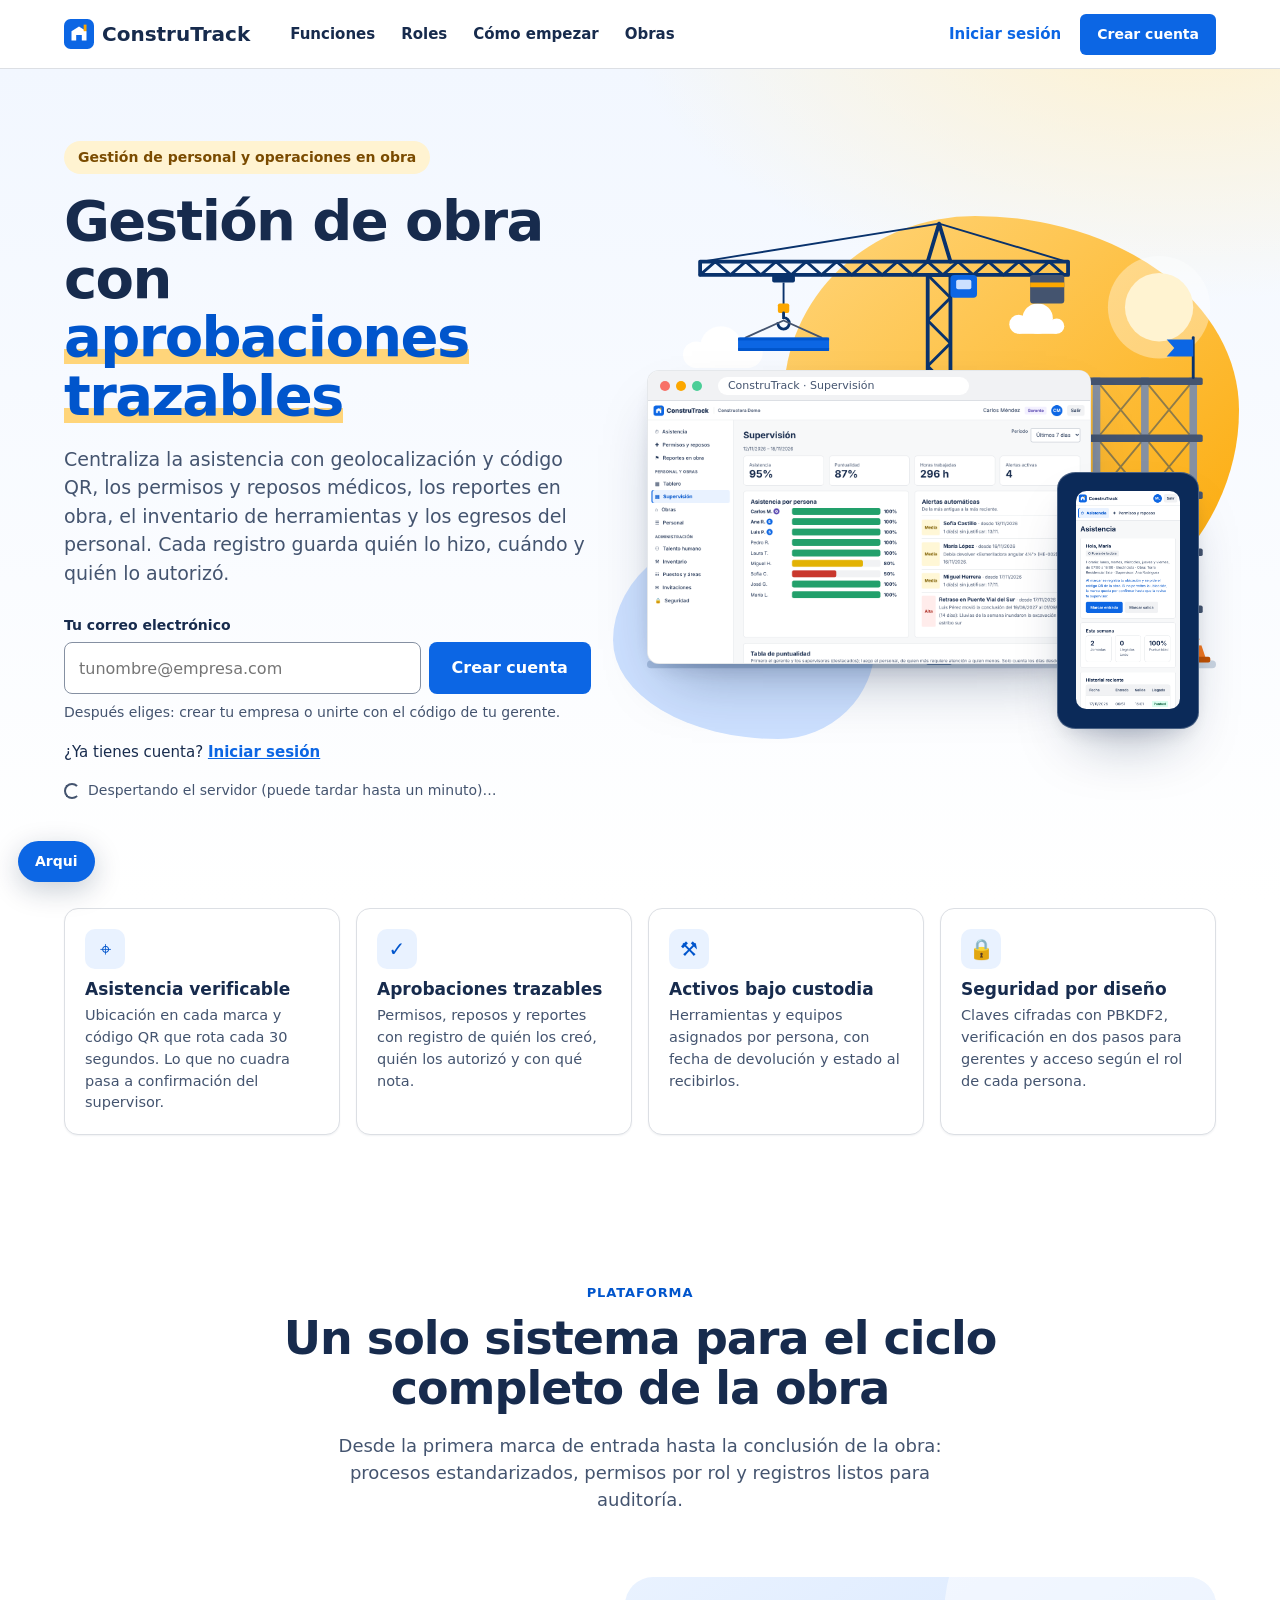
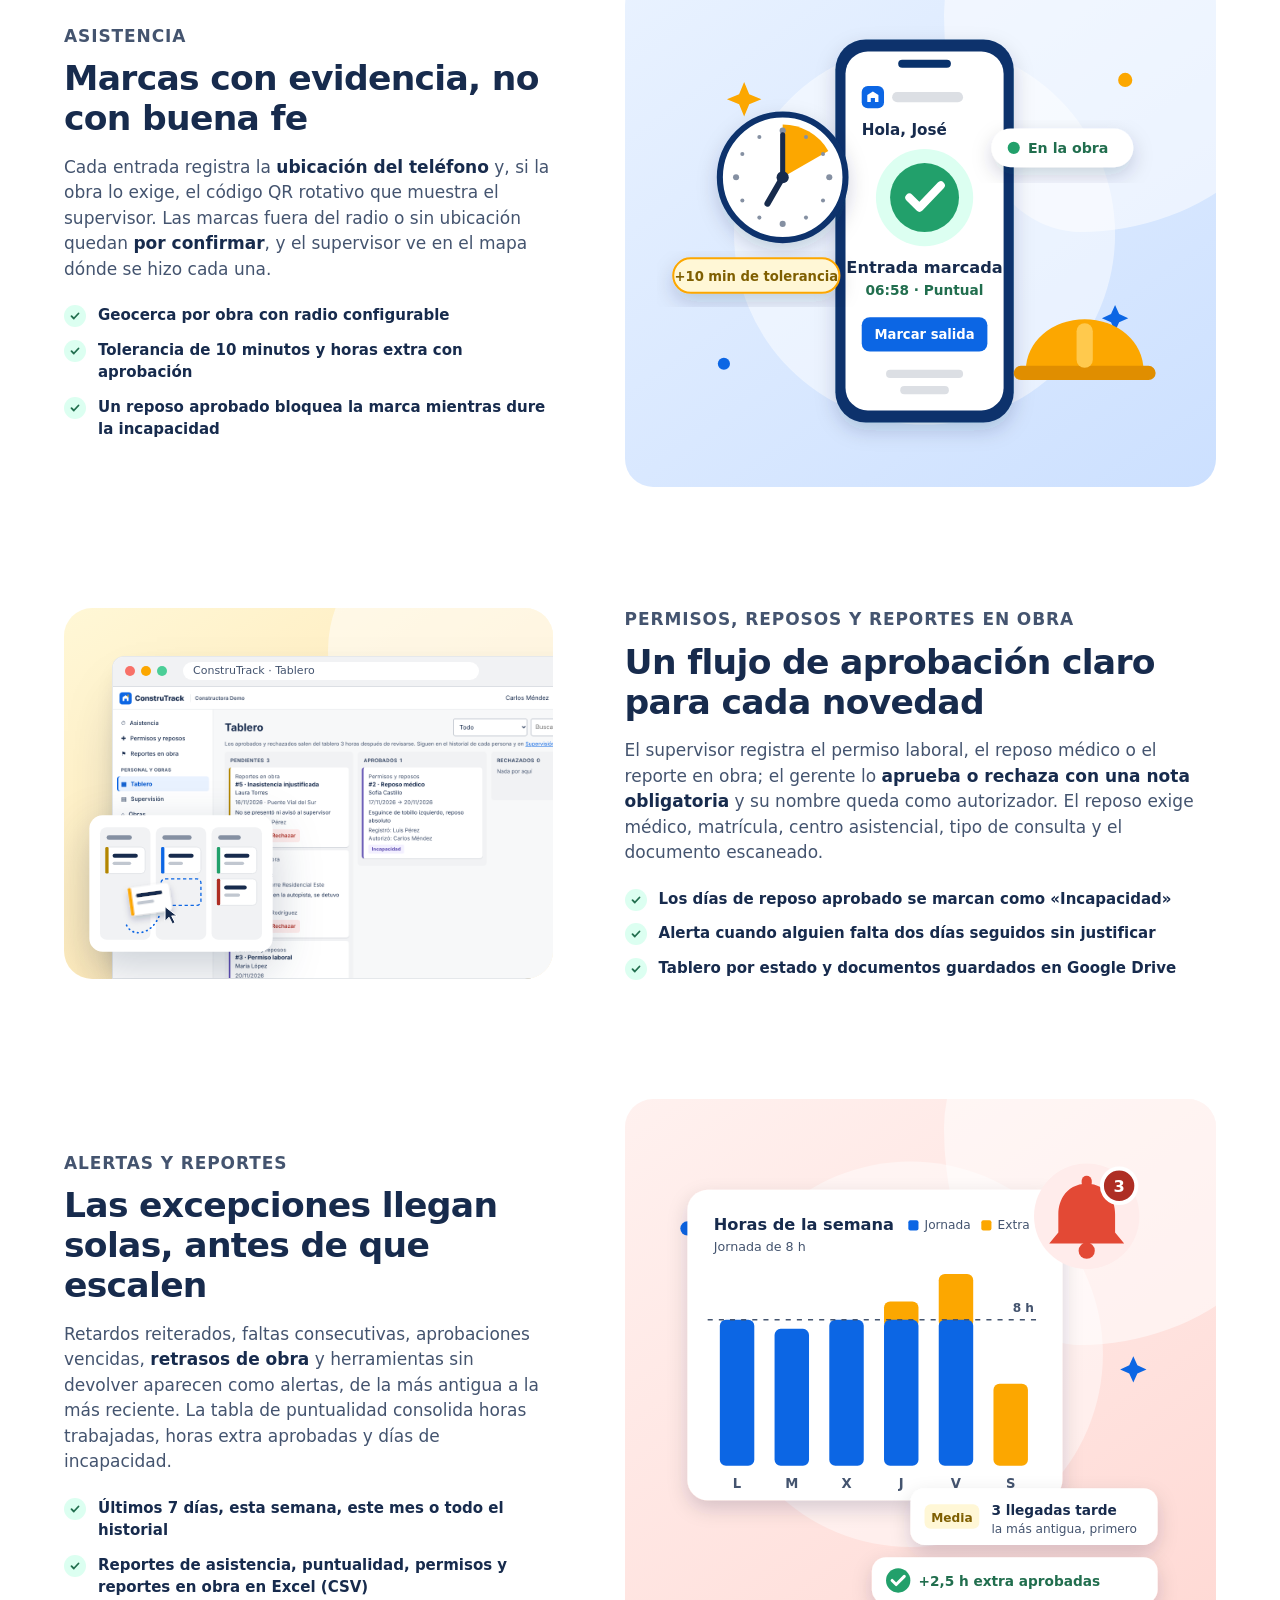
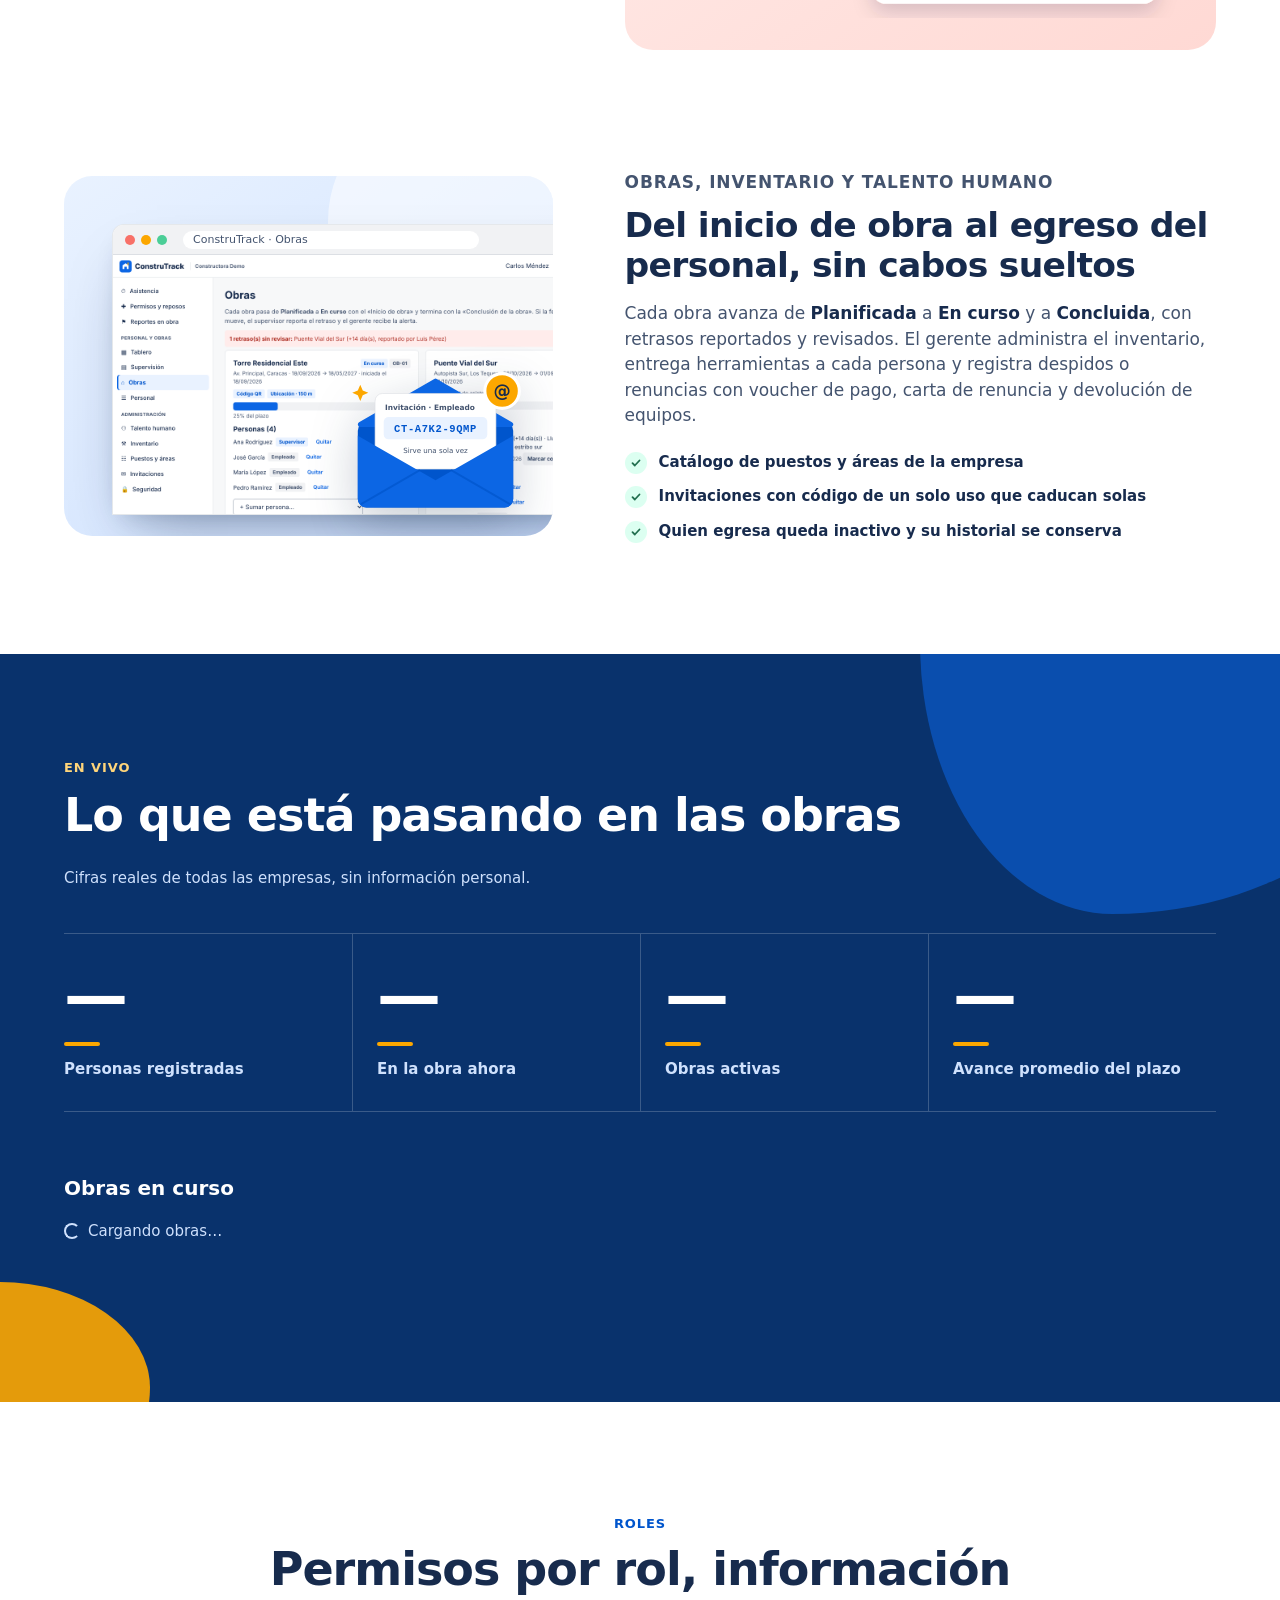
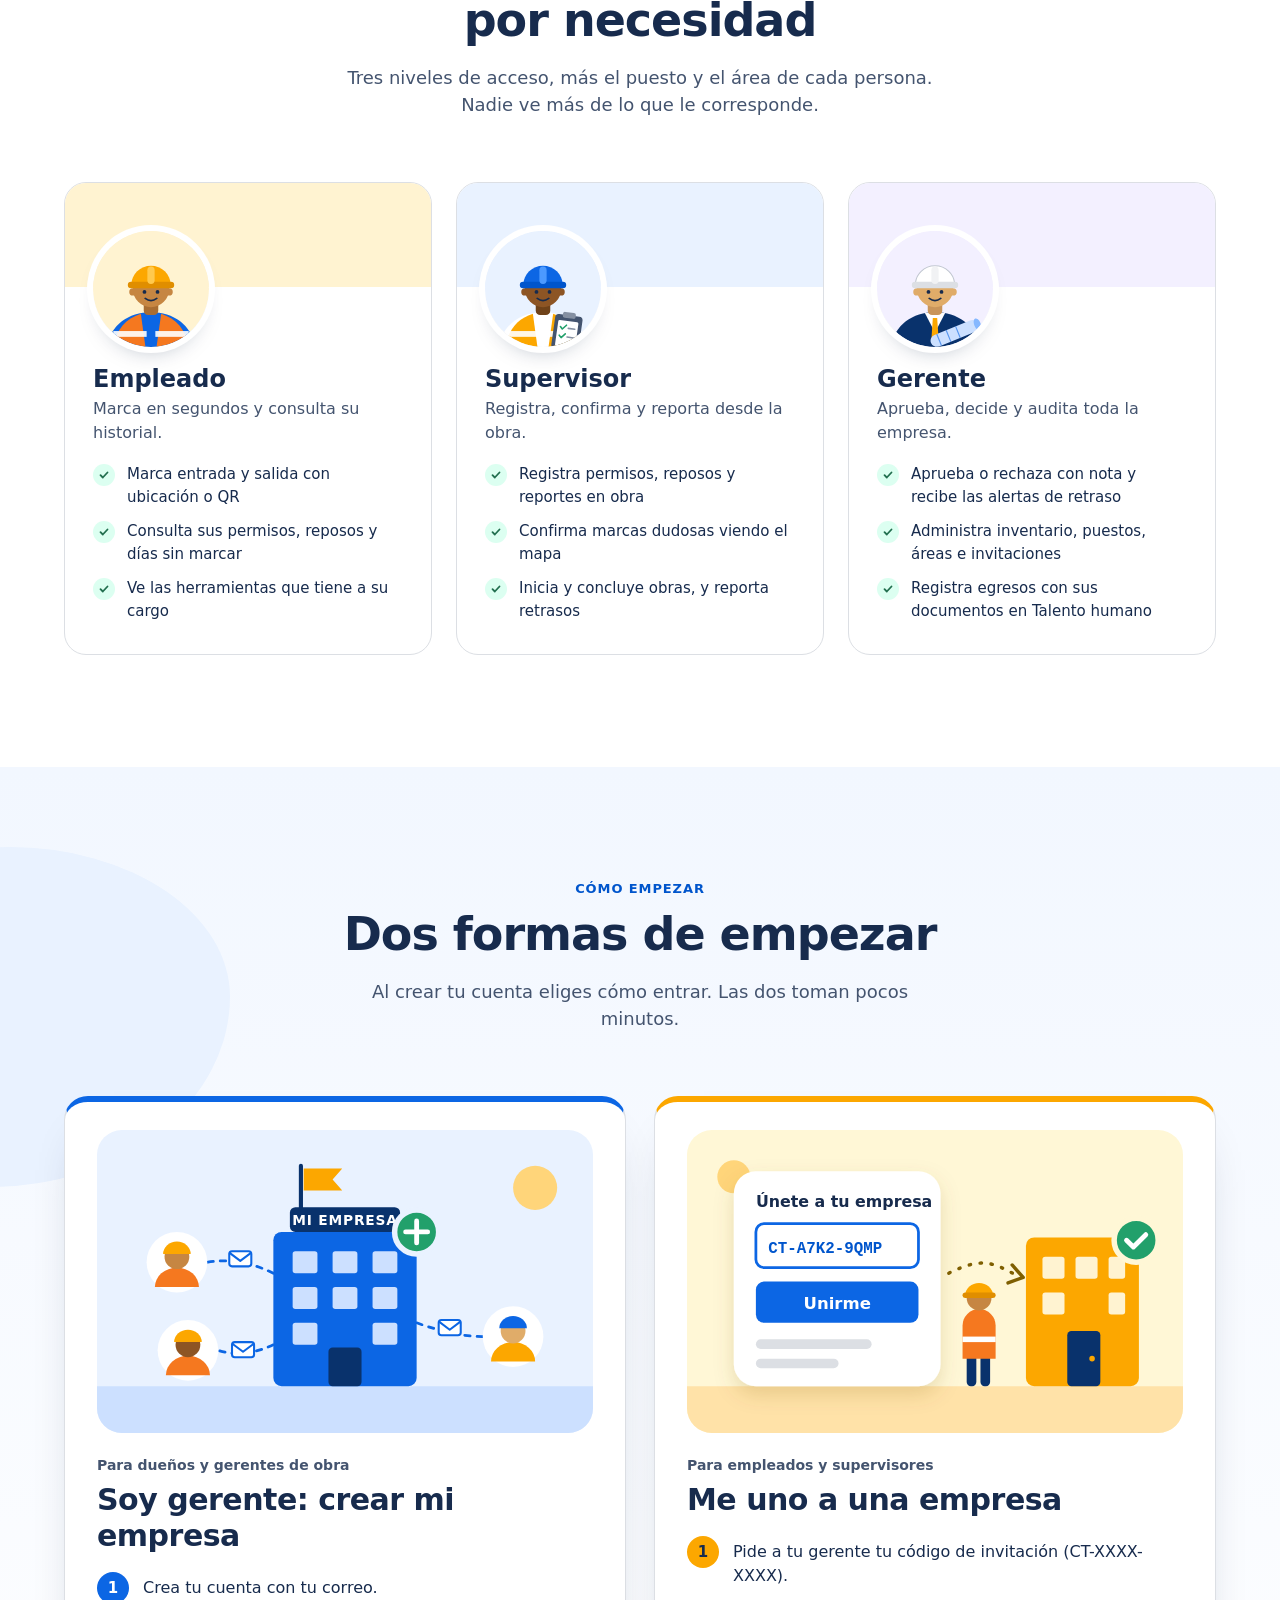
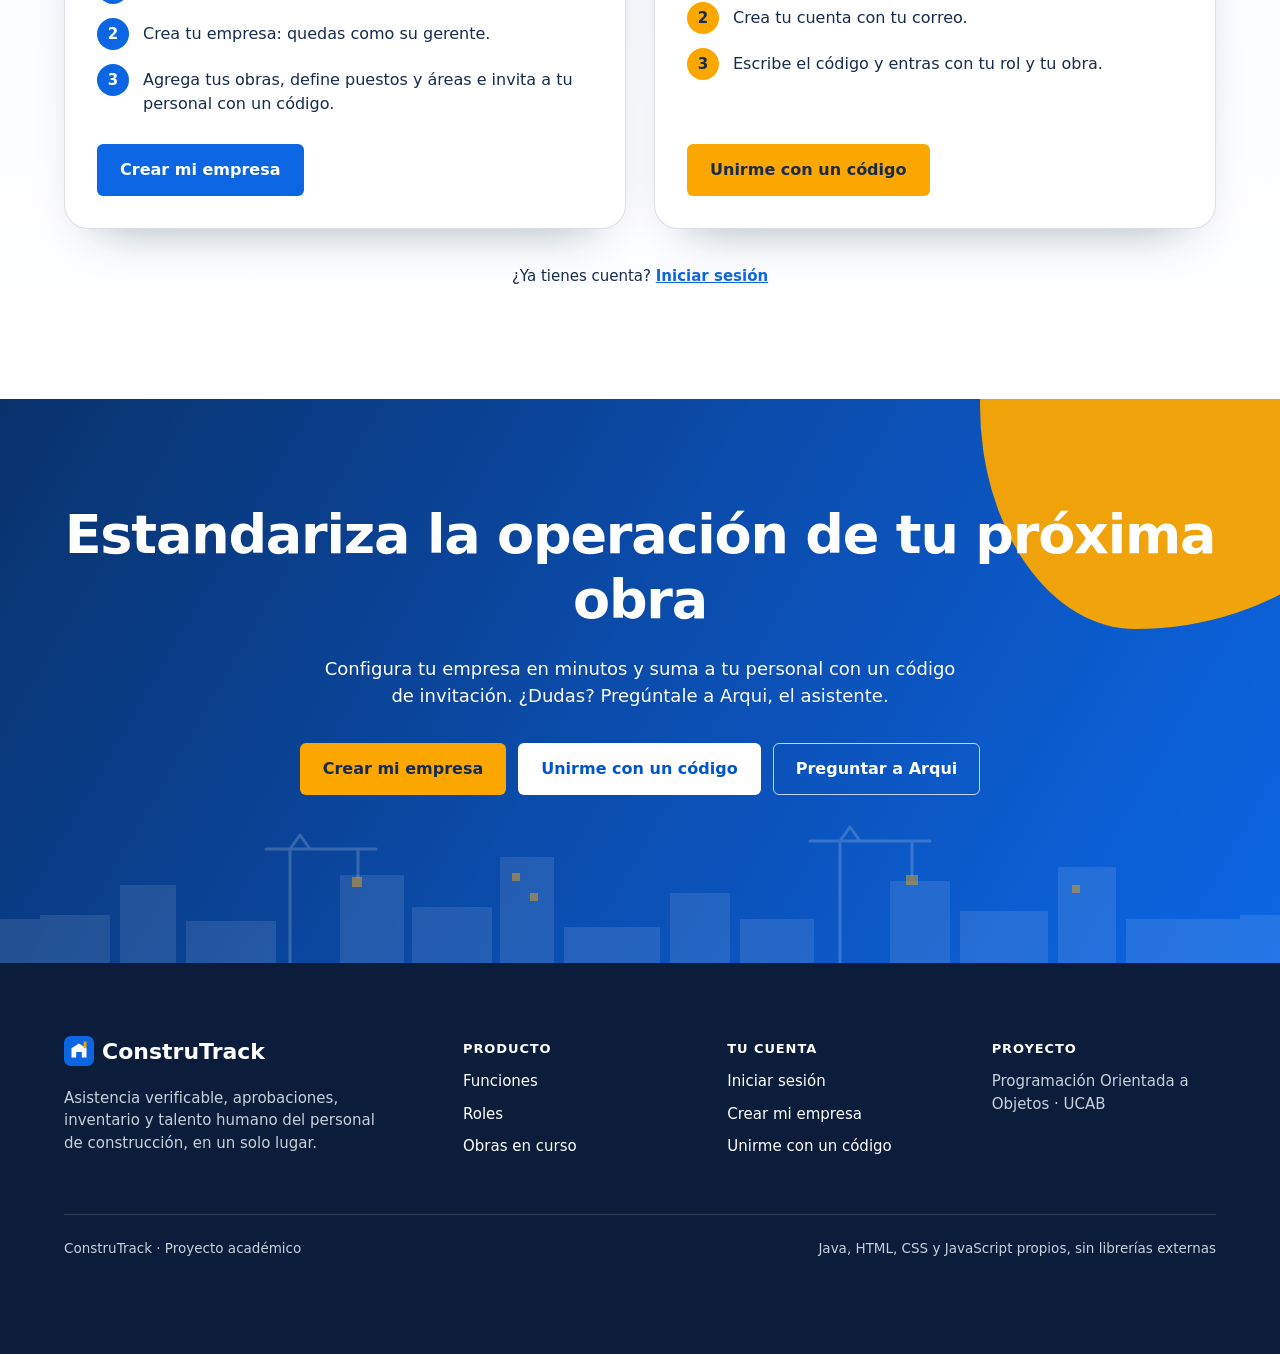
==== commit ae114d36: "feat: portada con textos profesionales, titular rotativo y capturas nuevas Arreglos: las vistas no d" ====
--- a/ConstruTrack/src/construtrack/vista/web/index.html
+++ b/ConstruTrack/src/construtrack/vista/web/index.html
@@ -3,8 +3,8 @@
 <head>
   <meta charset="UTF-8">
   <meta name="viewport" content="width=device-width, initial-scale=1.0">
-  <title>ConstruTrack · Gestión de personal en obra</title>
-  <meta name="description" content="Asistencia con tolerancia, incidencias en tablero, alertas automáticas, horas extra y obras: el personal de construcción en un solo lugar.">
+  <title>ConstruTrack · Gestión de personal y operaciones en obra</title>
+  <meta name="description" content="Plataforma de gestión de personal en obra: asistencia verificable con geolocalización y QR, permisos y reposos con aprobación, reportes en obra, inventario de herramientas y talento humano.">
   <meta name="theme-color" content="#0c66e4">
   <link rel="icon" href="img/logo.svg" type="image/svg+xml">
   <link rel="stylesheet" href="css/estilos.css">
@@ -39,10 +39,13 @@
     <section class="lp-hero" aria-labelledby="lp-titulo">
       <div class="lp-contenedor lp-hero-rejilla">
         <div class="lp-hero-texto">
-          <p class="lp-etiqueta">Para empleados, supervisores y gerentes de obra</p>
-          <h1 id="lp-titulo">Controla tu obra, <span class="lp-resalte">no el papeleo</span></h1>
-          <p class="lp-bajada">Asistencia, incidencias, alertas y horas extra de tu personal en un solo lugar.
-            Cada quien marca desde su celular y el supervisor lo ve al instante.</p>
+          <p class="lp-etiqueta">Gestión de personal y operaciones en obra</p>
+          <h1 id="lp-titulo"><span class="solo-lector">Gestión de obra con asistencia verificable, aprobaciones trazables e inventario bajo control</span>
+            <span aria-hidden="true">Gestión de obra con <span class="lp-rotador" id="lp-rotador"
+              data-palabras="asistencia verificable|aprobaciones trazables|inventario bajo control|alertas a tiempo"><span class="lp-resalte lp-rotador-palabra">asistencia verificable</span></span></span></h1>
+          <p class="lp-bajada">Centraliza la asistencia con geolocalización y código QR, los permisos y reposos médicos,
+            los reportes en obra, el inventario de herramientas y los egresos del personal. Cada registro guarda quién lo hizo,
+            cuándo y quién lo autorizó.</p>
           <form class="lp-hero-formulario" id="form-empezar" novalidate>
             <label for="correo-empezar">Tu correo electrónico</label>
             <div class="lp-hero-campo">
@@ -73,24 +76,43 @@
       </div>
     </section>
 
+    <section class="lp-valores" aria-label="Ventajas principales">
+      <div class="lp-contenedor lp-valores-rejilla">
+        <article class="lp-valor lp-aparece"><span class="lp-valor-icono" aria-hidden="true">⌖</span>
+          <h2>Asistencia verificable</h2>
+          <p>Ubicación en cada marca y código QR que rota cada 30 segundos. Lo que no cuadra pasa a confirmación del supervisor.</p></article>
+        <article class="lp-valor lp-aparece lp-retraso-1"><span class="lp-valor-icono" aria-hidden="true">✓</span>
+          <h2>Aprobaciones trazables</h2>
+          <p>Permisos, reposos y reportes con registro de quién los creó, quién los autorizó y con qué nota.</p></article>
+        <article class="lp-valor lp-aparece lp-retraso-2"><span class="lp-valor-icono" aria-hidden="true">⚒</span>
+          <h2>Activos bajo custodia</h2>
+          <p>Herramientas y equipos asignados por persona, con fecha de devolución y estado al recibirlos.</p></article>
+        <article class="lp-valor lp-aparece lp-retraso-3"><span class="lp-valor-icono" aria-hidden="true">🔒</span>
+          <h2>Seguridad por diseño</h2>
+          <p>Claves cifradas con PBKDF2, verificación en dos pasos para gerentes y acceso según el rol de cada persona.</p></article>
+      </div>
+    </section>
+
     <section class="lp-seccion" id="funciones" aria-labelledby="t-funciones">
       <div class="lp-contenedor">
         <header class="lp-encabezado lp-aparece">
-          <p class="lp-antetitulo">Funciones</p>
-          <h2 id="t-funciones">Todo lo que pasa en la obra, ordenado</h2>
-          <p class="lp-intro">Menos planillas, llamadas y mensajes perdidos. Cada persona ve lo que le toca según su rol.</p>
+          <p class="lp-antetitulo">Plataforma</p>
+          <h2 id="t-funciones">Un solo sistema para el ciclo completo de la obra</h2>
+          <p class="lp-intro">Desde la primera marca de entrada hasta la conclusión de la obra: procesos estandarizados,
+            permisos por rol y registros listos para auditoría.</p>
         </header>
 
         <article class="lp-fila lp-aparece">
           <div class="lp-fila-texto">
             <p class="lp-antetitulo">Asistencia</p>
-            <h3>Marca tu entrada en un toque</h3>
-            <p>Cada persona marca su entrada y su salida desde el celular o el computador. ConstruTrack lo compara con
-              su horario y da <strong>10 minutos de tolerancia</strong>: pasado ese margen, la llegada cuenta como retardo.</p>
-            <ul class="lp-lista">
-              <li>Horario y días laborables de cada persona</li>
-              <li>Historial con las horas trabajadas</li>
-              <li>También desde Arqui: escribe «marcar entrada»</li>
+            <h3>Marcas con evidencia, no con buena fe</h3>
+            <p>Cada entrada registra la <strong>ubicación del teléfono</strong> y, si la obra lo exige, el código QR rotativo
+              que muestra el supervisor. Las marcas fuera del radio o sin ubicación quedan <strong>por confirmar</strong>, y el
+              supervisor ve en el mapa dónde se hizo cada una.</p>
+            <ul class="lp-lista">
+              <li>Geocerca por obra con radio configurable</li>
+              <li>Tolerancia de 10 minutos y horas extra con aprobación</li>
+              <li>Un reposo aprobado bloquea la marca mientras dure la incapacidad</li>
             </ul>
           </div>
           <div class="lp-fila-visual lp-fondo-azul">
@@ -101,14 +123,15 @@
 
         <article class="lp-fila lp-fila-invertida lp-aparece">
           <div class="lp-fila-texto">
-            <p class="lp-antetitulo">Incidencias</p>
-            <h3>Incidencias con seguimiento, no perdidas en el chat</h3>
-            <p>Reposos médicos, permisos, retardos, accidentes y ausencias se reportan con fechas y descripción.
-              El supervisor las mueve en un <strong>tablero</strong>: pendiente, en revisión, aprobada o rechazada.</p>
-            <ul class="lp-lista">
-              <li>La gravedad se ve de un vistazo</li>
-              <li>Un reposo aprobado no cuenta como falta</li>
-              <li>Búsqueda por persona o por tipo</li>
+            <p class="lp-antetitulo">Permisos, reposos y reportes en obra</p>
+            <h3>Un flujo de aprobación claro para cada novedad</h3>
+            <p>El supervisor registra el permiso laboral, el reposo médico o el reporte en obra; el gerente lo
+              <strong>aprueba o rechaza con una nota obligatoria</strong> y su nombre queda como autorizador. El reposo exige
+              médico, matrícula, centro asistencial, tipo de consulta y el documento escaneado.</p>
+            <ul class="lp-lista">
+              <li>Los días de reposo aprobado se marcan como «Incapacidad»</li>
+              <li>Alerta cuando alguien falta dos días seguidos sin justificar</li>
+              <li>Tablero por estado y documentos guardados en Google Drive</li>
             </ul>
           </div>
           <div class="lp-fila-visual lp-fondo-ambar lp-visual-producto">
@@ -116,7 +139,7 @@
               <div class="lp-navegador-barra" aria-hidden="true"><span></span><span></span><span></span>
                 <div class="lp-navegador-url">ConstruTrack · Tablero</div></div>
               <img src="img/producto-tablero.png" width="1280" height="720" loading="lazy"
-                alt="Tablero de incidencias de ConstruTrack con columnas Pendiente, En revisión, Aprobada y Rechazada; hay un retardo y un permiso pendientes y un reposo médico aprobado.">
+              alt="Tablero de ConstruTrack con columnas Pendientes, Aprobados y Rechazados: reportes en obra y un permiso laboral pendientes, y un reposo médico aprobado por el gerente.">
             </figure>
             <img class="lp-pegatina lp-pegatina-izquierda" src="img/ilustracion-kanban.svg" width="280" height="210" loading="lazy" alt="">
           </div>
@@ -124,15 +147,14 @@
 
         <article class="lp-fila lp-aparece">
           <div class="lp-fila-texto">
-            <p class="lp-antetitulo">Alertas y horas</p>
-            <h3>Alertas automáticas y horas que cuadran</h3>
-            <p>El supervisor recibe una alerta cuando alguien acumula tres retardos, falta sin justificar o tiene una
-              incidencia sin resolver por más de 48 horas, <strong>de la más antigua a la más reciente</strong>.
-              La tabla de puntualidad muestra las horas trabajadas y las horas extra, que solo cuentan cuando el
-              supervisor o el gerente las aprueba.</p>
-            <ul class="lp-lista">
-              <li>Últimos 7 días, esta semana o este mes</li>
-              <li>Reportes en Excel (CSV) o en texto</li>
+            <p class="lp-antetitulo">Alertas y reportes</p>
+            <h3>Las excepciones llegan solas, antes de que escalen</h3>
+            <p>Retardos reiterados, faltas consecutivas, aprobaciones vencidas, <strong>retrasos de obra</strong> y herramientas
+              sin devolver aparecen como alertas, de la más antigua a la más reciente. La tabla de puntualidad consolida horas
+              trabajadas, horas extra aprobadas y días de incapacidad.</p>
+            <ul class="lp-lista">
+              <li>Últimos 7 días, esta semana, este mes o todo el historial</li>
+              <li>Reportes de asistencia, puntualidad, permisos y reportes en obra en Excel (CSV)</li>
             </ul>
           </div>
           <div class="lp-fila-visual lp-fondo-rosa">
@@ -143,15 +165,15 @@
 
         <article class="lp-fila lp-fila-invertida lp-aparece">
           <div class="lp-fila-texto">
-            <p class="lp-antetitulo">Obras e invitaciones</p>
-            <h3>Tus obras y tu equipo, cada uno en su lugar</h3>
-            <p>Registra las obras con su ubicación y su plazo, y asigna a cada persona; las gestionan el supervisor y el gerente.
-              Para sumar a alguien, el gerente crea una <strong>invitación</strong> con su rol, su supervisor y su obra, y se la
-              envía por correo con un código de un solo uso.</p>
-            <ul class="lp-lista">
-              <li>Avance del plazo de cada obra</li>
-              <li>Códigos con vencimiento (CT-XXXX-XXXX)</li>
-              <li>También se comparten por WhatsApp</li>
+            <p class="lp-antetitulo">Obras, inventario y talento humano</p>
+            <h3>Del inicio de obra al egreso del personal, sin cabos sueltos</h3>
+            <p>Cada obra avanza de <strong>Planificada</strong> a <strong>En curso</strong> y a <strong>Concluida</strong>, con
+              retrasos reportados y revisados. El gerente administra el inventario, entrega herramientas a cada persona y registra
+              despidos o renuncias con voucher de pago, carta de renuncia y devolución de equipos.</p>
+            <ul class="lp-lista">
+              <li>Catálogo de puestos y áreas de la empresa</li>
+              <li>Invitaciones con código de un solo uso que caducan solas</li>
+              <li>Quien egresa queda inactivo y su historial se conserva</li>
             </ul>
           </div>
           <div class="lp-fila-visual lp-fondo-azul lp-visual-producto">
@@ -159,7 +181,7 @@
               <div class="lp-navegador-barra" aria-hidden="true"><span></span><span></span><span></span>
                 <div class="lp-navegador-url">ConstruTrack · Obras</div></div>
               <img src="img/producto-obras.png" width="1280" height="640" loading="lazy"
-                alt="Pantalla de Obras de ConstruTrack: dos obras con su ubicación, su avance del plazo y las personas asignadas a cada una.">
+              alt="Pantalla de Obras de ConstruTrack: obras en curso y planificadas con su avance, los retrasos reportados y las personas asignadas.">
             </figure>
             <img class="lp-pegatina lp-pegatina-derecha" src="img/ilustracion-invitacion.svg" width="300" height="250" loading="lazy"
               alt="Ilustración: sobre con un código de invitación de un solo uso.">
@@ -192,38 +214,38 @@
       <div class="lp-contenedor">
         <header class="lp-encabezado lp-aparece">
           <p class="lp-antetitulo">Roles</p>
-          <h2 id="t-roles">Hecho para cada persona de la obra</h2>
-          <p class="lp-intro">Tres roles, tres vistas. Nadie ve más de lo que necesita.</p>
+          <h2 id="t-roles">Permisos por rol, información por necesidad</h2>
+          <p class="lp-intro">Tres niveles de acceso, más el puesto y el área de cada persona. Nadie ve más de lo que le corresponde.</p>
         </header>
         <div class="lp-roles">
           <article class="lp-rol lp-rol-empleado lp-aparece">
             <img src="img/rol-empleado.svg" width="160" height="160" loading="lazy" alt="">
             <h3>Empleado</h3>
-            <p class="lp-rol-lema">Marca y reporta sin papeles.</p>
-            <ul class="lp-lista">
-              <li>Marca su entrada y su salida</li>
-              <li>Reporta reposos, permisos y retardos</li>
-              <li>Consulta su horario y su historial</li>
+            <p class="lp-rol-lema">Marca en segundos y consulta su historial.</p>
+            <ul class="lp-lista">
+              <li>Marca entrada y salida con ubicación o QR</li>
+              <li>Consulta sus permisos, reposos y días sin marcar</li>
+              <li>Ve las herramientas que tiene a su cargo</li>
             </ul>
           </article>
           <article class="lp-rol lp-rol-supervisor lp-aparece">
             <img src="img/rol-supervisor.svg" width="160" height="160" loading="lazy" alt="">
             <h3>Supervisor</h3>
-            <p class="lp-rol-lema">Su equipo, al día y sin sorpresas.</p>
-            <ul class="lp-lista">
-              <li>Revisa las incidencias en el tablero</li>
-              <li>Recibe alertas y aprueba horas extra</li>
-              <li>Gestiona obras y descarga reportes</li>
+            <p class="lp-rol-lema">Registra, confirma y reporta desde la obra.</p>
+            <ul class="lp-lista">
+              <li>Registra permisos, reposos y reportes en obra</li>
+              <li>Confirma marcas dudosas viendo el mapa</li>
+              <li>Inicia y concluye obras, y reporta retrasos</li>
             </ul>
           </article>
           <article class="lp-rol lp-rol-gerente lp-aparece">
             <img src="img/rol-gerente.svg" width="160" height="160" loading="lazy" alt="">
             <h3>Gerente</h3>
-            <p class="lp-rol-lema">Toda la empresa en una sola vista.</p>
-            <ul class="lp-lista">
-              <li>Todo lo del supervisor, para toda la empresa</li>
-              <li>Gestiona al personal</li>
-              <li>Crea invitaciones y las envía por correo</li>
+            <p class="lp-rol-lema">Aprueba, decide y audita toda la empresa.</p>
+            <ul class="lp-lista">
+              <li>Aprueba o rechaza con nota y recibe las alertas de retraso</li>
+              <li>Administra inventario, puestos, áreas e invitaciones</li>
+              <li>Registra egresos con sus documentos en Talento humano</li>
             </ul>
           </article>
         </div>
@@ -245,7 +267,7 @@
             <ol class="lp-pasos" role="list">
               <li>Crea tu cuenta con tu correo.</li>
               <li>Crea tu empresa: quedas como su gerente.</li>
-              <li>Agrega tus obras e invita a tu equipo con un código por correo.</li>
+              <li>Agrega tus obras, define puestos y áreas e invita a tu personal con un código.</li>
             </ol>
             <a class="btn btn-primario btn-grande" href="app.html#registro?tipo=gerente">Crear mi empresa</a>
           </article>
@@ -267,8 +289,8 @@
 
     <section class="lp-cta" id="ayuda" aria-labelledby="t-cta">
       <div class="lp-contenedor lp-cta-caja lp-aparece">
-        <h2 id="t-cta">¿Listo para ordenar tu obra?</h2>
-        <p>Crea tu empresa o únete a la tuya en minutos. ¿Tienes dudas? Pregúntale a Arqui, el asistente, abajo a la izquierda.</p>
+        <h2 id="t-cta">Estandariza la operación de tu próxima obra</h2>
+        <p>Configura tu empresa en minutos y suma a tu personal con un código de invitación. ¿Dudas? Pregúntale a Arqui, el asistente.</p>
         <div class="lp-cta-acciones">
           <a class="btn lp-btn-ambar btn-grande" href="app.html#registro?tipo=gerente">Crear mi empresa</a>
           <a class="btn lp-btn-claro btn-grande" href="app.html#registro?tipo=unirme">Unirme con un código</a>
@@ -282,7 +304,7 @@
     <div class="lp-contenedor lp-pie-rejilla">
       <div class="lp-pie-marca">
         <a class="marca" href="index.html"><img src="img/logo.svg" width="30" height="30" alt="">ConstruTrack</a>
-        <p>Asistencia, incidencias, horas y obras del personal de construcción, en un solo lugar.</p>
+        <p>Asistencia verificable, aprobaciones, inventario y talento humano del personal de construcción, en un solo lugar.</p>
       </div>
       <nav aria-labelledby="pie-producto">
         <h2 id="pie-producto">Producto</h2>
--- a/ConstruTrack/src/construtrack/vista/web/css/estilos.css
+++ b/ConstruTrack/src/construtrack/vista/web/css/estilos.css
@@ -87,7 +87,8 @@
 input:focus, select:focus, textarea:focus { border-color: var(--azul); outline: none; box-shadow: 0 0 0 2px #cce0ff; }
 input[aria-invalid="true"] { border-color: var(--rojo); }
 textarea { resize: vertical; min-height: 80px; }
-.fila { display: grid; grid-template-columns: 1fr 1fr; gap: 0 14px; }
+.fila { display: grid; grid-template-columns: minmax(0, 1fr) minmax(0, 1fr); gap: 0 14px; }
+.fila input, .fila select { min-width: 0; width: 100%; }
 .casillas { display: flex; flex-wrap: wrap; gap: 6px; }
 .casillas label { display: inline-flex; gap: 4px; align-items: center; font-weight: 500; background: var(--gris-suave); padding: 4px 10px; border-radius: 20px; cursor: pointer; }
 .casillas input { width: auto; }
@@ -152,8 +153,9 @@
   background: var(--superficie); border-radius: 6px; padding: 12px; margin-bottom: 8px;
   box-shadow: 0 1px 1px rgba(9, 30, 66, .2); border-left: 4px solid var(--azul);
 }
-.tarjeta-kanban.gravedad-alta { border-left-color: var(--rojo); }
-.tarjeta-kanban.gravedad-media { border-left-color: #b38600; }
+.tarjeta-kanban.categoria-licencia { border-left-color: var(--morado); }
+.tarjeta-kanban.categoria-reporte_obra { border-left-color: #b38600; }
+.kanban-3 { grid-template-columns: repeat(3, minmax(240px, 1fr)); }
 .tarjeta-kanban h4 { font-size: 14.5px; margin-bottom: 2px; }
 .tarjeta-kanban p { font-size: 13.5px; margin: 0 0 4px; }
 .tarjeta-kanban .acciones { justify-content: flex-start; margin-top: 8px; gap: 6px; }
@@ -191,9 +193,9 @@
 .titulo-vista { display: flex; align-items: center; justify-content: space-between; gap: 12px; margin-bottom: 18px; flex-wrap: wrap; }
 .titulo-vista h1 { font-size: 26px; margin: 0; }
 .rejilla-2 { display: grid; grid-template-columns: 1fr 1fr; gap: 16px; }
-.rejilla-incidencias { display: grid; grid-template-columns: 360px 1fr; gap: 16px; align-items: start; }
-
-.rejilla-2 > *, .rejilla-incidencias > *, .rejilla-obras > *, .cifras > * { min-width: 0; }
+.rejilla-formulario { display: grid; grid-template-columns: 360px 1fr; gap: 16px; align-items: start; }
+
+.rejilla-2 > *, .rejilla-formulario > *, .rejilla-obras > *, .cifras > * { min-width: 0; }
 .codigo { white-space: nowrap; font-family: ui-monospace, Consolas, monospace; letter-spacing: .5px; }
 
 .pestanas { display: flex; gap: 4px; border-bottom: 1px solid var(--borde); margin: 8px 0 12px; }
@@ -244,7 +246,7 @@
 @keyframes rebote { 0%, 60%, 100% { transform: translateY(0); } 30% { transform: translateY(-4px); } }
 
 @media (max-width: 980px) {
-  .rejilla-2, .rejilla-incidencias { grid-template-columns: 1fr; }
+  .rejilla-2, .rejilla-formulario { grid-template-columns: 1fr; }
   .cifras { grid-template-columns: 1fr 1fr; }
   .kanban { grid-template-columns: repeat(4, 260px); overflow-x: auto; padding-bottom: 8px; }
   .pagina-acceso { grid-template-columns: 1fr; }
@@ -321,3 +323,40 @@
 .barra-codigo { max-width: 360px; margin: 0 auto 10px; }
 .barra-codigo span { background: var(--azul); }
 .aviso-alerta { background: #7f5f01; }
+
+.campo-clave { position: relative; display: flex; }
+.campo-clave input { flex: 1; padding-right: 44px; min-width: 0; }
+.ver-clave { position: absolute; right: 4px; top: 50%; transform: translateY(-50%); width: 36px; height: 36px; border: 0; border-radius: 6px;
+  background: transparent; color: var(--texto-suave); cursor: pointer; display: grid; place-items: center; }
+.ver-clave:hover { background: var(--gris-suave); color: var(--texto); }
+.ver-clave:focus-visible { outline: 2px solid var(--azul); outline-offset: 1px; }
+.ver-clave svg { width: 20px; height: 20px; fill: currentColor; }
+.lista-simple { list-style: none; margin: 0; padding: 0; }
+.lista-simple li { display: flex; justify-content: space-between; align-items: center; gap: 10px; padding: 8px 0; border-bottom: 1px solid var(--borde); }
+.lista-simple li:last-child { border-bottom: 0; }
+.segmentos { display: inline-flex; flex-wrap: wrap; gap: 4px; background: var(--gris-suave); border-radius: 8px; padding: 3px; }
+.segmento { font: inherit; font-size: 13px; font-weight: 600; border: 0; background: transparent; border-radius: 6px; padding: 5px 10px;
+  cursor: pointer; color: var(--texto-suave); }
+.segmento span { font-weight: 700; margin-left: 2px; }
+.segmento.activo { background: var(--superficie); color: var(--azul-oscuro); box-shadow: 0 1px 2px rgba(9, 30, 66, .2); }
+.grupo-campos { border: 1px solid var(--borde); border-radius: var(--radio); padding: 10px 14px 4px; margin: 0 0 14px; }
+.grupo-campos legend { font-weight: 700; font-size: 14px; padding: 0 6px; }
+.casillas-columna { flex-direction: column; align-items: flex-start; }
+.vista-documento { max-height: 70vh; overflow: auto; text-align: center; background: var(--gris-suave); border-radius: var(--radio); }
+.vista-documento img { max-width: 100%; height: auto; display: block; margin: 0 auto; }
+.marco-mapa { border-radius: var(--radio); overflow: hidden; border: 1px solid var(--borde); }
+.marco-mapa iframe { display: block; width: 100%; height: 340px; border: 0; }
+.texto-rojo { color: var(--rojo); font-weight: 700; }
+.fila-agregar { display: flex; gap: 8px; margin-top: 12px; }
+.fila-agregar input { flex: 1; min-width: 0; }
+.retrasos { margin: 0 0 12px; font-size: 13.5px; }
+.retrasos summary { cursor: pointer; font-weight: 700; color: var(--rojo); }
+.retrasos ul { margin: 6px 0 0; padding-left: 18px; }
+.retrasos li { margin-bottom: 8px; }
+.retrasos .btn { margin-top: 4px; }
+.retraso-nuevo { color: var(--texto); }
+.tarjeta-obra.estado-concluida { opacity: .85; }
+.tarjeta-obra.estado-planificada { border-top: 3px dashed var(--borde); }
+@media (max-width: 900px) {
+  .kanban-3 { grid-template-columns: repeat(3, 260px); }
+}
--- a/ConstruTrack/src/construtrack/vista/web/css/portada.css
+++ b/ConstruTrack/src/construtrack/vista/web/css/portada.css
@@ -355,3 +355,28 @@
 .lp-primera p { margin: 0 0 16px; font-size: 17px; line-height: 1.6; max-width: 620px; }
 .lp-primera .lp-primera-titulo { font-size: 28px; font-weight: 800; margin-bottom: 8px; }
 .lp-sin-obras a { color: #fff; font-weight: 700; text-decoration: underline; }
+
+.lp-hero h1 { font-size: clamp(36px, 4.4vw, 56px); }
+.lp-rotador { display: block; min-height: 2.08em; }
+.lp-rotador .lp-resalte { display: inline; }
+.lp-rotador-palabra { display: inline; transition: opacity .3s ease; }
+.lp-rotador-palabra.lp-saliendo { opacity: 0; }
+.lp-rotador-palabra.lp-entrando { opacity: 0; transition: none; }
+.lp-valores { padding: 8px 0 36px; }
+.lp-valores-rejilla { display: grid; grid-template-columns: repeat(4, minmax(0, 1fr)); gap: 16px; }
+.lp-valor { background: #fff; border: 1px solid var(--borde); border-radius: 14px; padding: 20px; box-shadow: 0 1px 2px rgba(9, 30, 66, .06); }
+.lp-valor h2 { font-size: 17px; margin: 10px 0 6px; }
+.lp-valor p { margin: 0; color: var(--texto-suave); font-size: 14.5px; line-height: 1.5; }
+.lp-valor-icono { display: inline-grid; place-items: center; width: 40px; height: 40px; border-radius: 10px;
+  background: var(--azul-suave); color: var(--azul-oscuro); font-size: 20px; }
+@media (prefers-reduced-motion: no-preference) {
+  .lp-animar .lp-retraso-1 { transition-delay: .12s; }
+  .lp-animar .lp-retraso-2 { transition-delay: .24s; }
+  .lp-animar .lp-retraso-3 { transition-delay: .36s; }
+}
+@media (max-width: 900px) {
+  .lp-valores-rejilla { grid-template-columns: repeat(2, minmax(0, 1fr)); }
+}
+@media (max-width: 560px) {
+  .lp-valores-rejilla { grid-template-columns: 1fr; }
+}
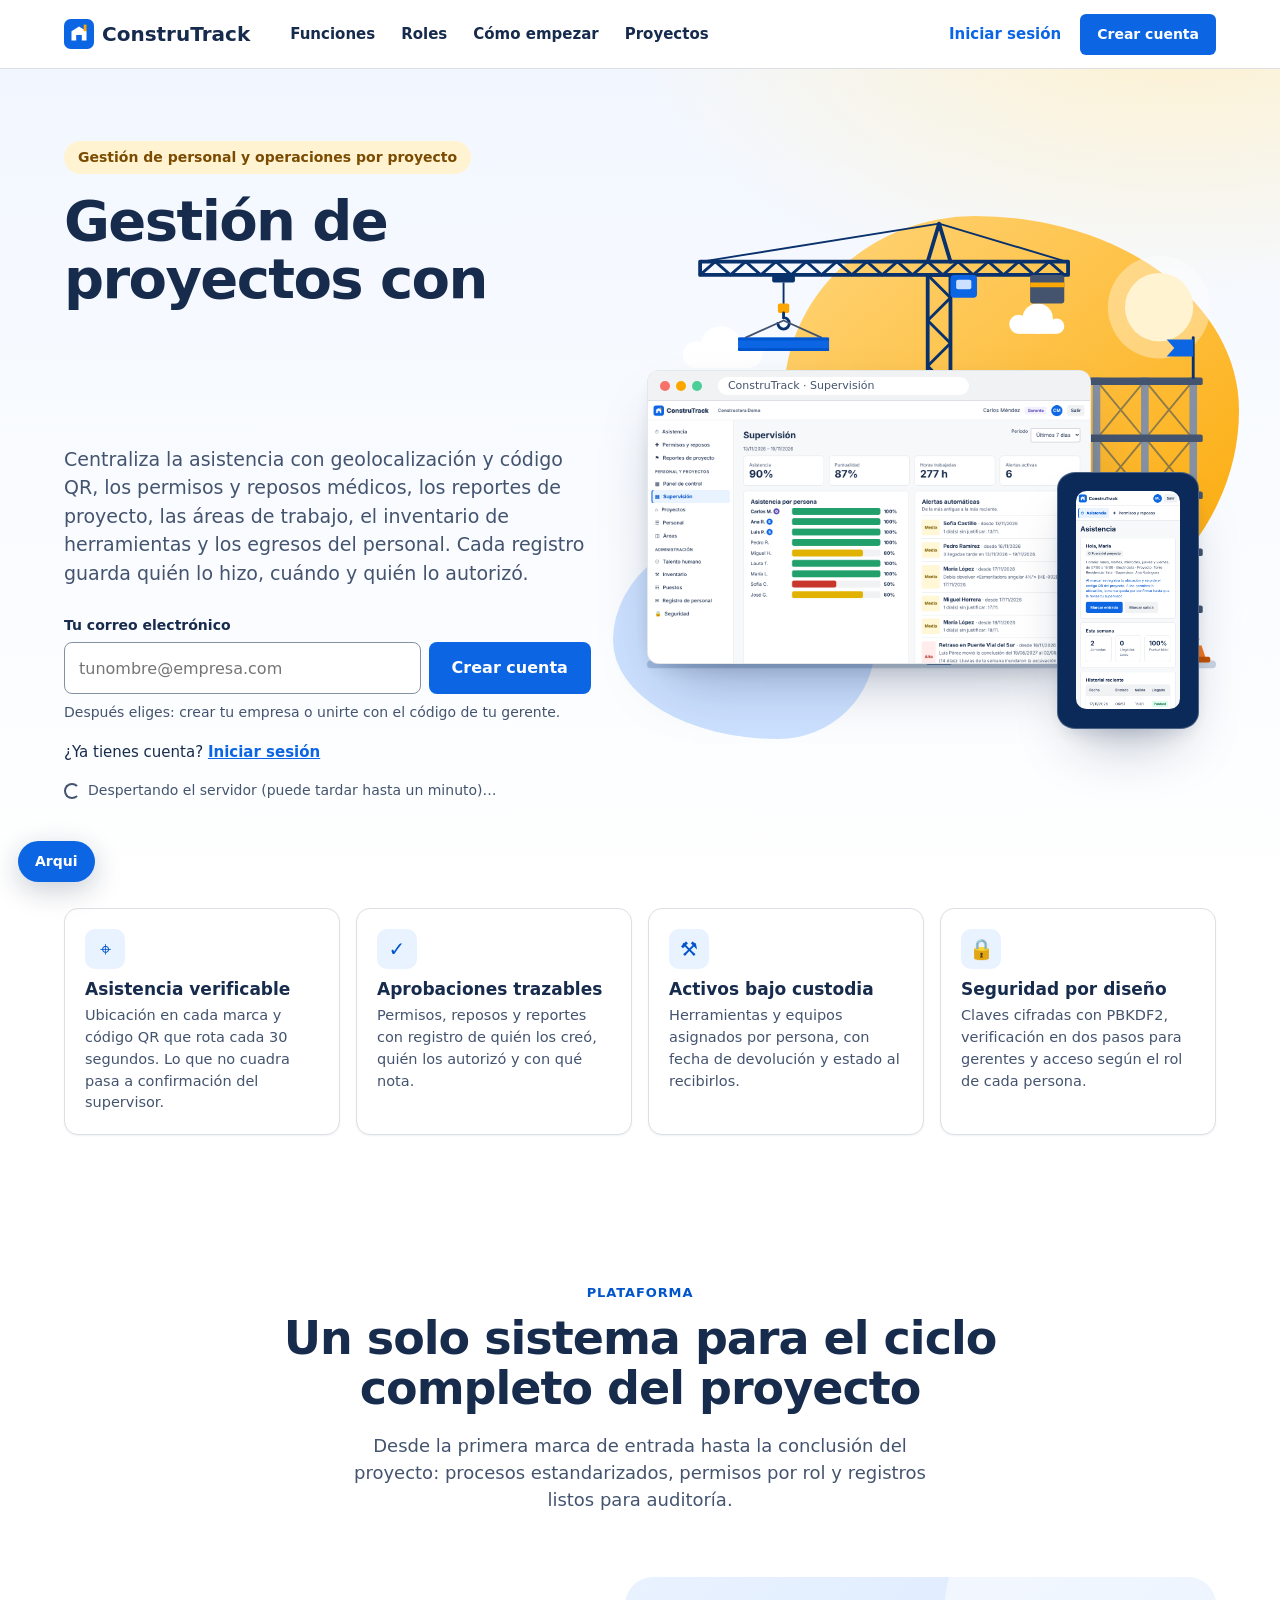
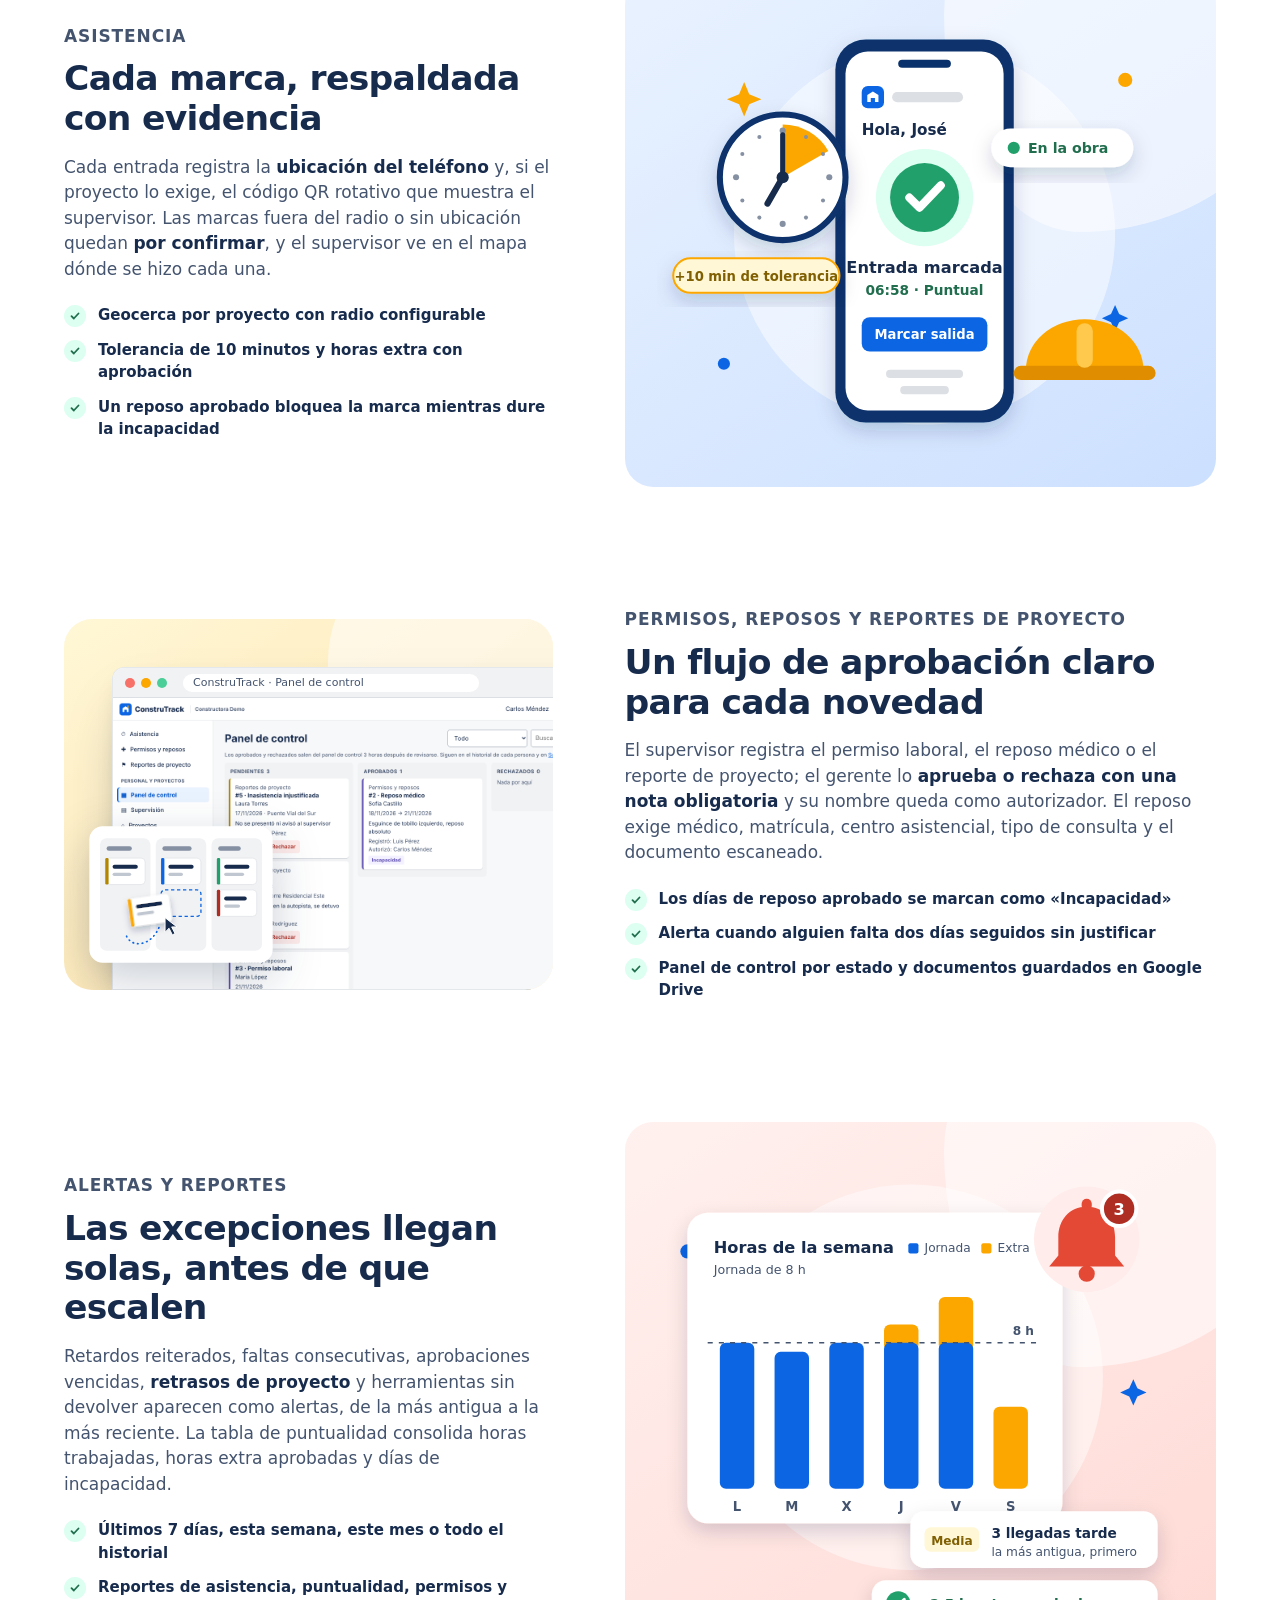
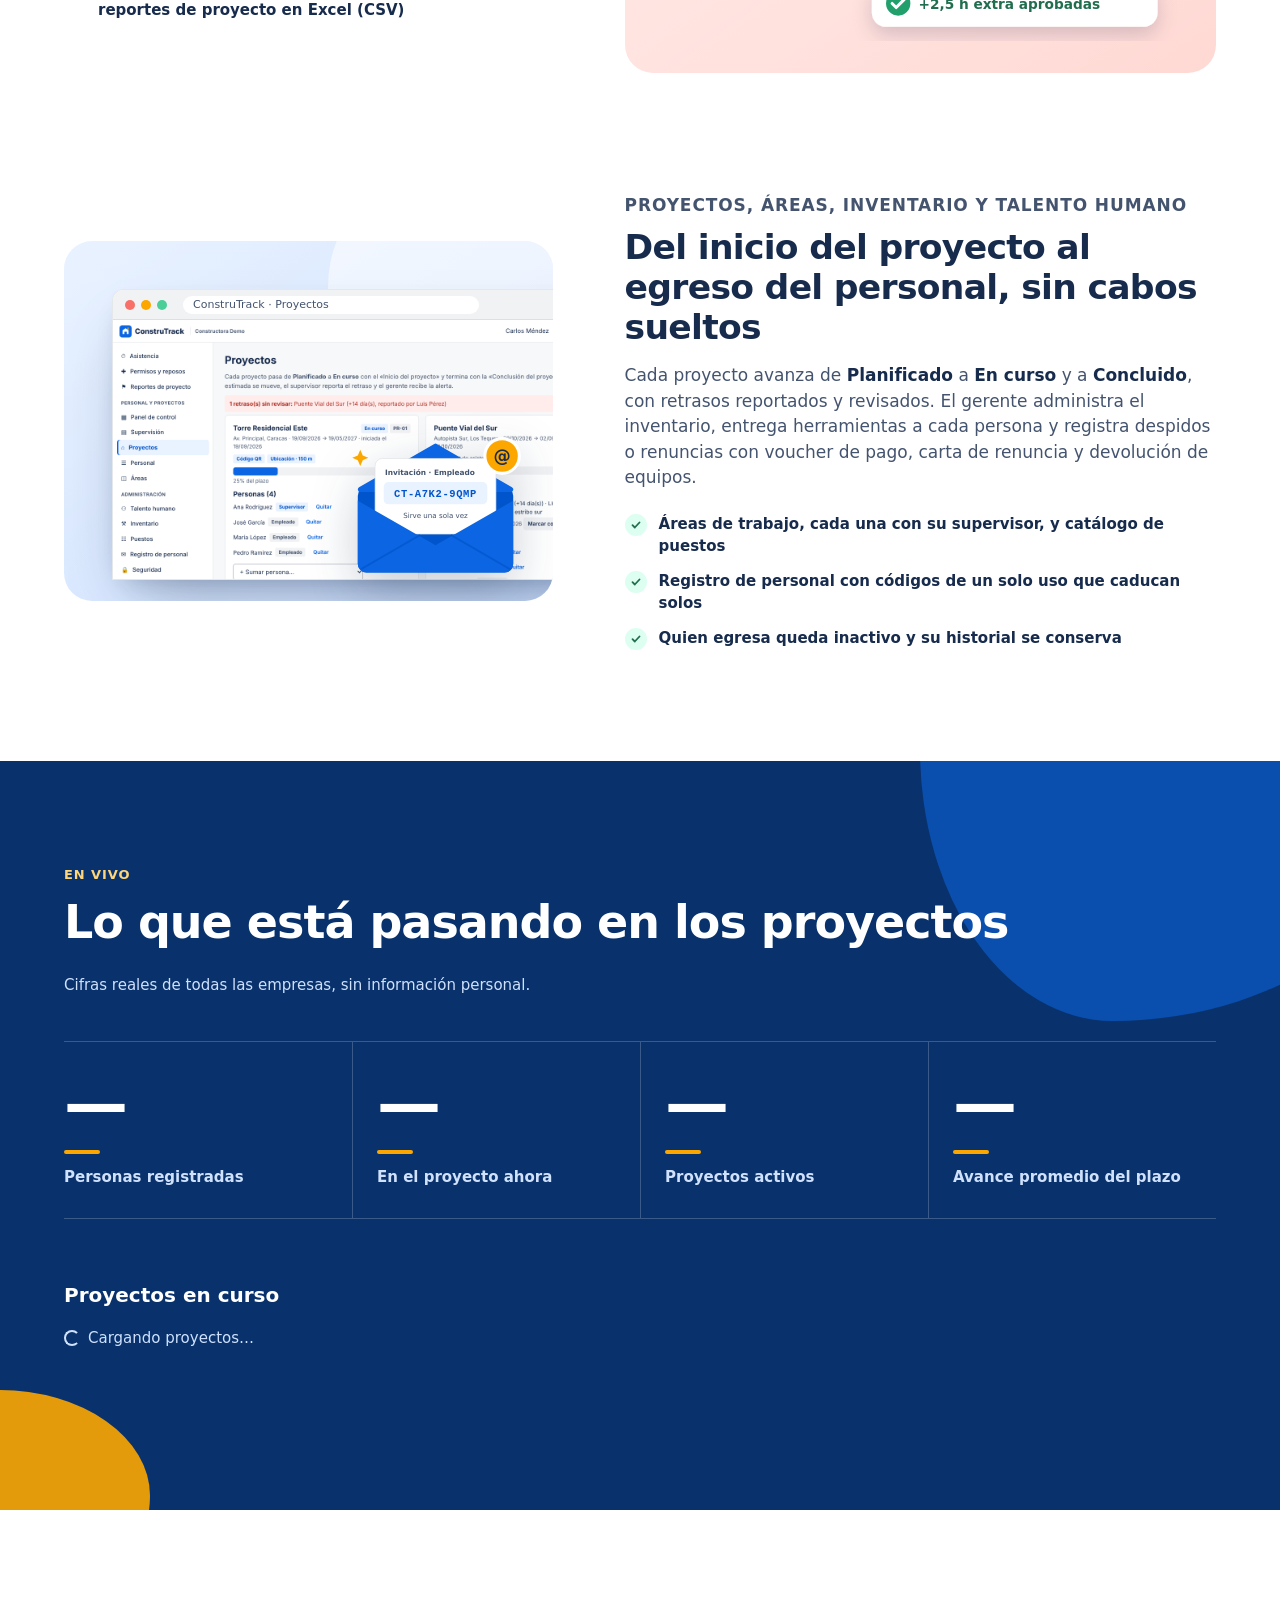
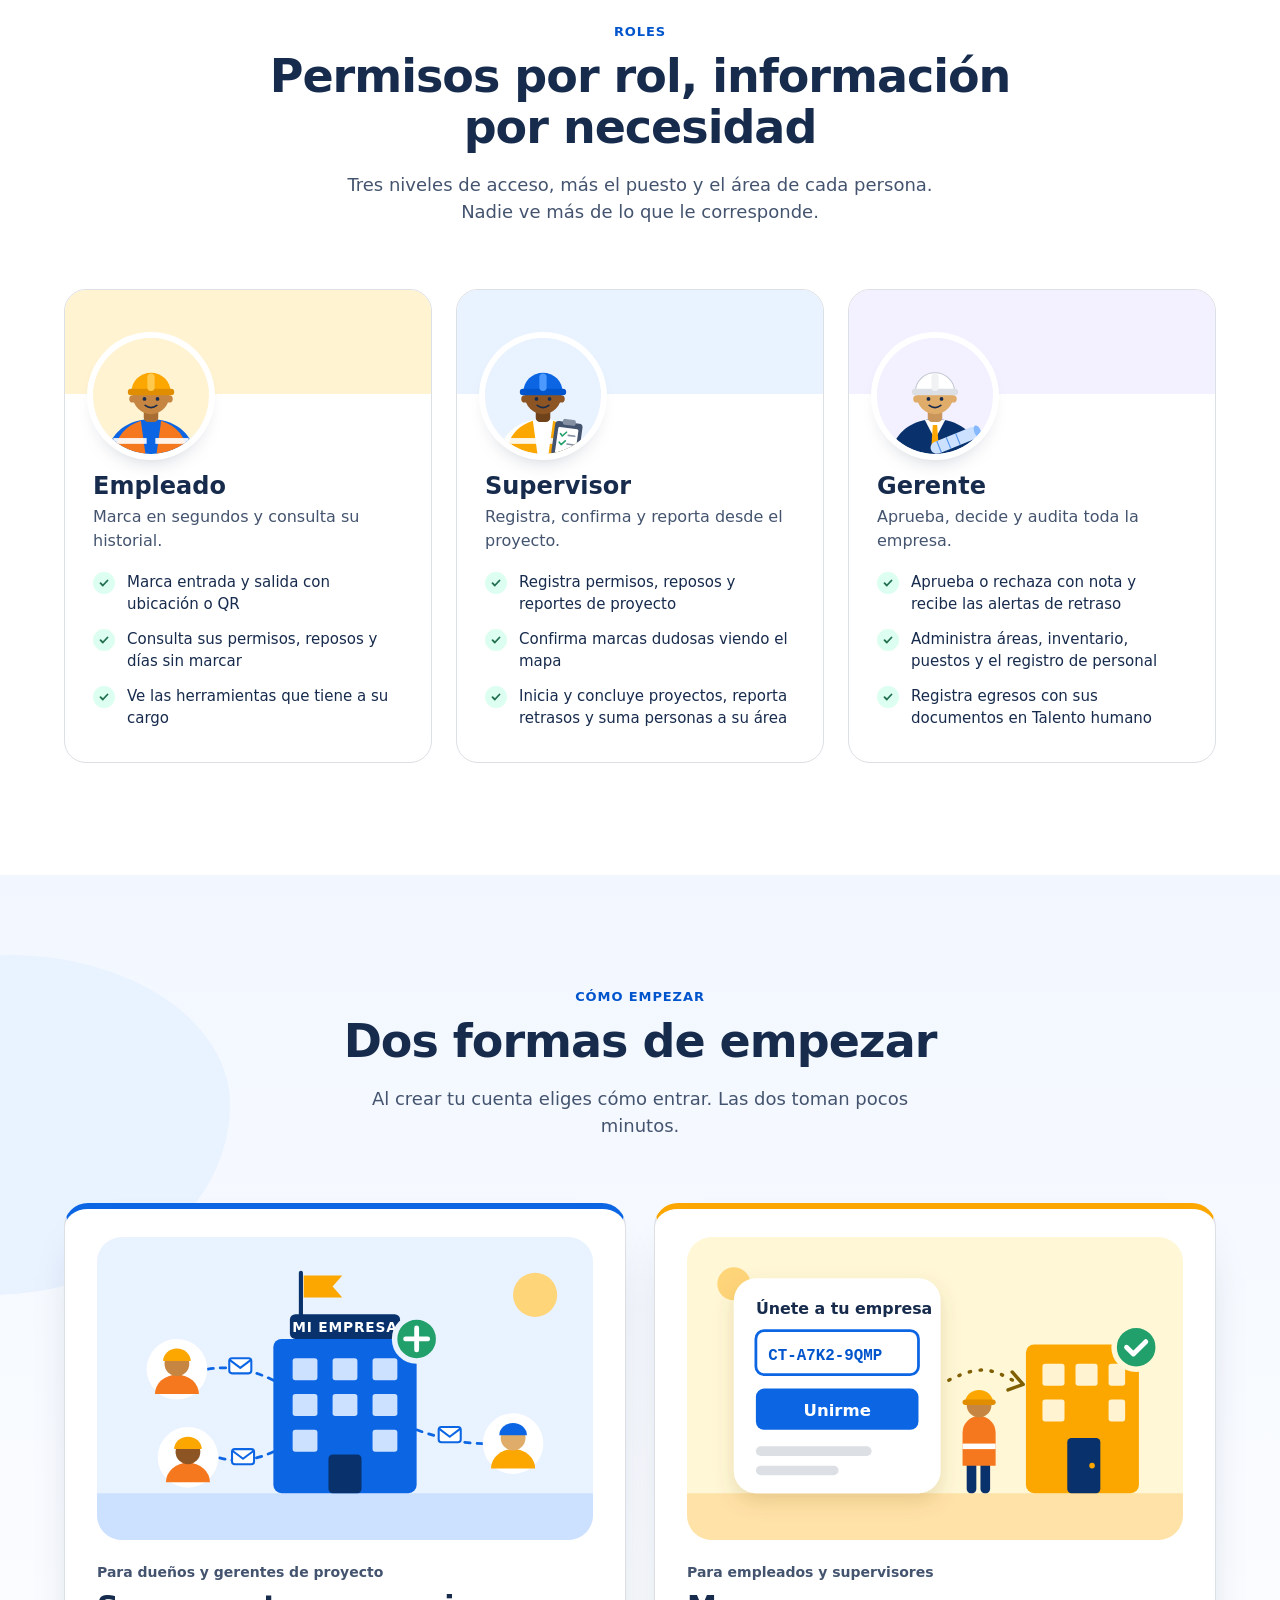
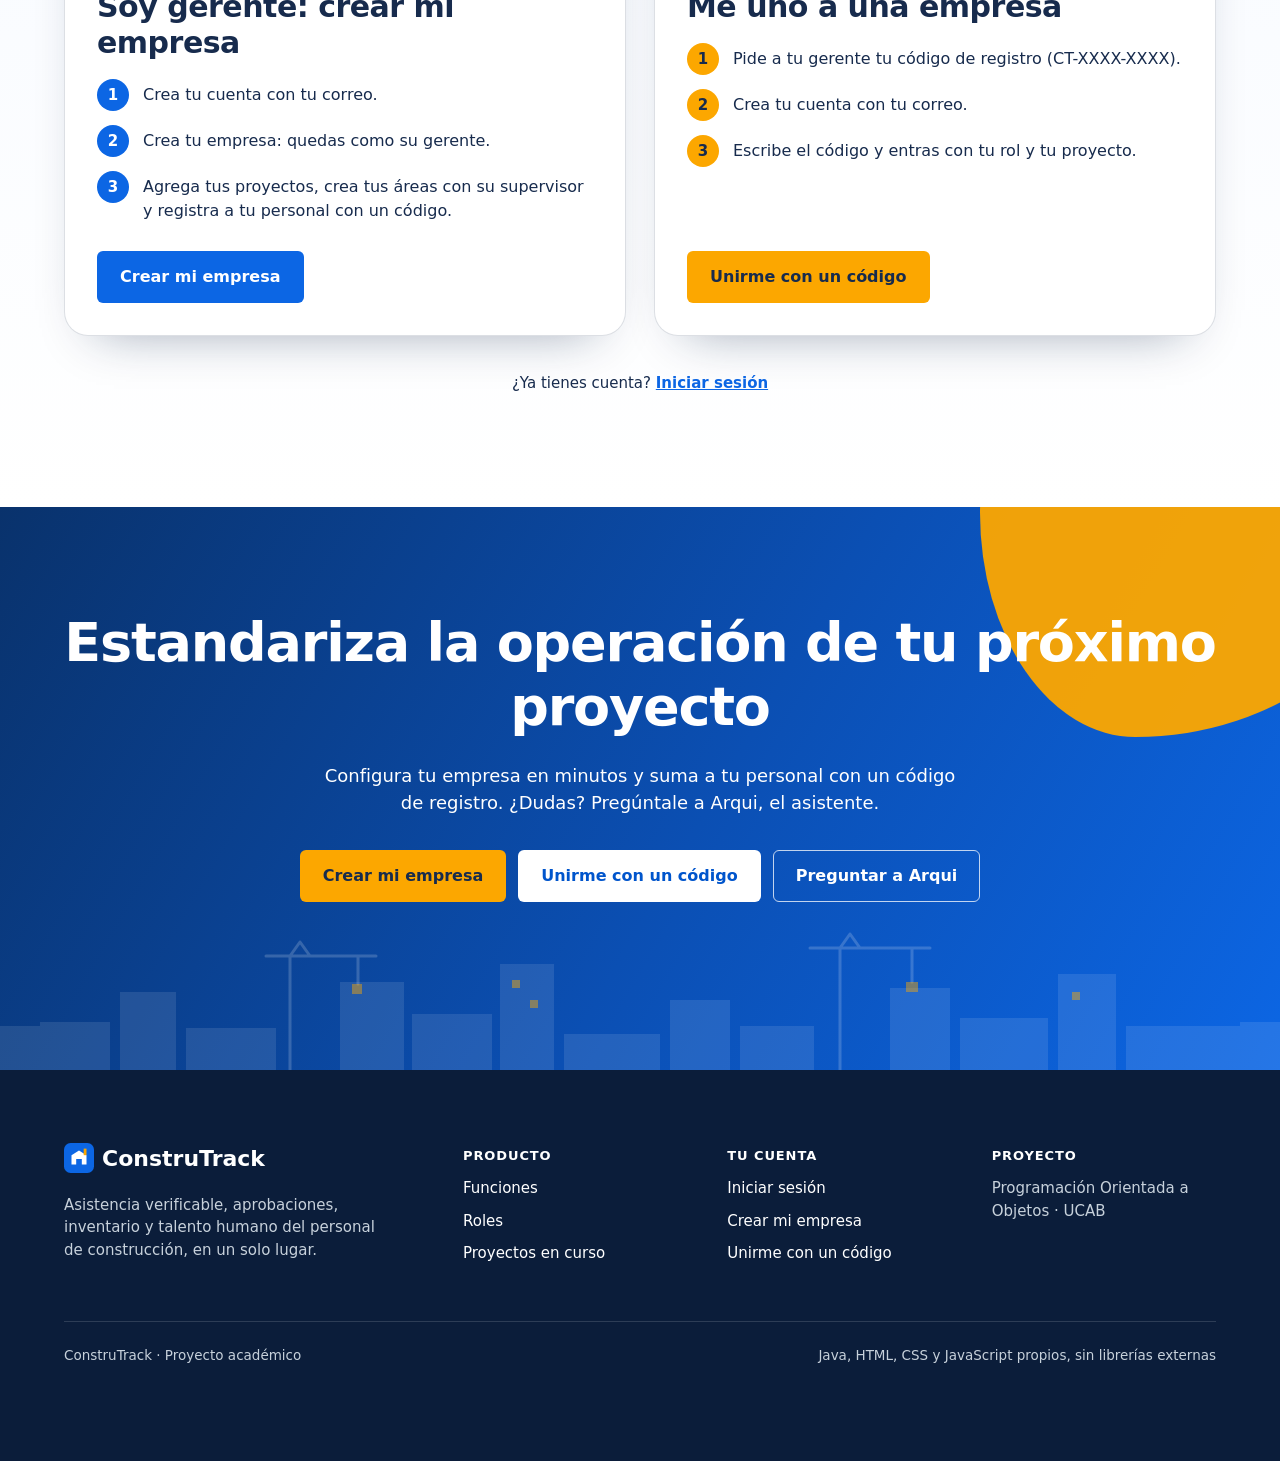
==== commit 51ee69fd: "feat: áreas con supervisor y el lenguaje del cliente Áreas (plomería, electricidad, transporte…): ca" ====
--- a/ConstruTrack/src/construtrack/vista/web/index.html
+++ b/ConstruTrack/src/construtrack/vista/web/index.html
@@ -3,8 +3,8 @@
 <head>
   <meta charset="UTF-8">
   <meta name="viewport" content="width=device-width, initial-scale=1.0">
-  <title>ConstruTrack · Gestión de personal y operaciones en obra</title>
-  <meta name="description" content="Plataforma de gestión de personal en obra: asistencia verificable con geolocalización y QR, permisos y reposos con aprobación, reportes en obra, inventario de herramientas y talento humano.">
+  <title>ConstruTrack · Gestión de personal y operaciones por proyecto</title>
+  <meta name="description" content="Plataforma de gestión de personal por proyecto: asistencia verificable con geolocalización y QR, permisos y reposos con aprobación, reportes de proyecto, áreas con su supervisor, inventario de herramientas y talento humano.">
   <meta name="theme-color" content="#0c66e4">
   <link rel="icon" href="img/logo.svg" type="image/svg+xml">
   <link rel="stylesheet" href="css/estilos.css">
@@ -20,7 +20,7 @@
         <a href="#funciones">Funciones</a>
         <a href="#roles">Roles</a>
         <a href="#empezar">Cómo empezar</a>
-        <a href="#obras">Obras</a>
+        <a href="#obras">Proyectos</a>
         <a class="lp-solo-menu" href="app.html#login">Iniciar sesión</a>
         <a class="lp-solo-menu" href="app.html#registro">Crear cuenta</a>
       </nav>
@@ -39,12 +39,12 @@
     <section class="lp-hero" aria-labelledby="lp-titulo">
       <div class="lp-contenedor lp-hero-rejilla">
         <div class="lp-hero-texto">
-          <p class="lp-etiqueta">Gestión de personal y operaciones en obra</p>
-          <h1 id="lp-titulo"><span class="solo-lector">Gestión de obra con asistencia verificable, aprobaciones trazables e inventario bajo control</span>
-            <span aria-hidden="true">Gestión de obra con <span class="lp-rotador" id="lp-rotador"
+          <p class="lp-etiqueta">Gestión de personal y operaciones por proyecto</p>
+          <h1 id="lp-titulo"><span class="solo-lector">Gestión de proyectos con asistencia verificable, aprobaciones trazables e inventario bajo control</span>
+            <span aria-hidden="true">Gestión de proyectos con <span class="lp-rotador" id="lp-rotador"
               data-palabras="asistencia verificable|aprobaciones trazables|inventario bajo control|alertas a tiempo"><span class="lp-resalte lp-rotador-palabra">asistencia verificable</span></span></span></h1>
           <p class="lp-bajada">Centraliza la asistencia con geolocalización y código QR, los permisos y reposos médicos,
-            los reportes en obra, el inventario de herramientas y los egresos del personal. Cada registro guarda quién lo hizo,
+            los reportes de proyecto, las áreas de trabajo, el inventario de herramientas y los egresos del personal. Cada registro guarda quién lo hizo,
             cuándo y quién lo autorizó.</p>
           <form class="lp-hero-formulario" id="form-empezar" novalidate>
             <label for="correo-empezar">Tu correo electrónico</label>
@@ -70,7 +70,7 @@
           </figure>
           <div class="lp-celular lp-hero-celular">
             <img src="img/producto-asistencia-movil.png" width="390" height="820"
-              alt="ConstruTrack en el celular: un empleado aparece «En la obra» tras marcar su entrada a las 06:58.">
+              alt="ConstruTrack en el celular: un empleado aparece «En el proyecto» tras marcar su entrada a las 06:58.">
           </div>
         </div>
       </div>
@@ -97,20 +97,20 @@
       <div class="lp-contenedor">
         <header class="lp-encabezado lp-aparece">
           <p class="lp-antetitulo">Plataforma</p>
-          <h2 id="t-funciones">Un solo sistema para el ciclo completo de la obra</h2>
-          <p class="lp-intro">Desde la primera marca de entrada hasta la conclusión de la obra: procesos estandarizados,
+          <h2 id="t-funciones">Un solo sistema para el ciclo completo del proyecto</h2>
+          <p class="lp-intro">Desde la primera marca de entrada hasta la conclusión del proyecto: procesos estandarizados,
             permisos por rol y registros listos para auditoría.</p>
         </header>
 
         <article class="lp-fila lp-aparece">
           <div class="lp-fila-texto">
             <p class="lp-antetitulo">Asistencia</p>
-            <h3>Marcas con evidencia, no con buena fe</h3>
-            <p>Cada entrada registra la <strong>ubicación del teléfono</strong> y, si la obra lo exige, el código QR rotativo
+            <h3>Cada marca, respaldada con evidencia</h3>
+            <p>Cada entrada registra la <strong>ubicación del teléfono</strong> y, si el proyecto lo exige, el código QR rotativo
               que muestra el supervisor. Las marcas fuera del radio o sin ubicación quedan <strong>por confirmar</strong>, y el
               supervisor ve en el mapa dónde se hizo cada una.</p>
             <ul class="lp-lista">
-              <li>Geocerca por obra con radio configurable</li>
+              <li>Geocerca por proyecto con radio configurable</li>
               <li>Tolerancia de 10 minutos y horas extra con aprobación</li>
               <li>Un reposo aprobado bloquea la marca mientras dure la incapacidad</li>
             </ul>
@@ -123,23 +123,23 @@
 
         <article class="lp-fila lp-fila-invertida lp-aparece">
           <div class="lp-fila-texto">
-            <p class="lp-antetitulo">Permisos, reposos y reportes en obra</p>
+            <p class="lp-antetitulo">Permisos, reposos y reportes de proyecto</p>
             <h3>Un flujo de aprobación claro para cada novedad</h3>
-            <p>El supervisor registra el permiso laboral, el reposo médico o el reporte en obra; el gerente lo
+            <p>El supervisor registra el permiso laboral, el reposo médico o el reporte de proyecto; el gerente lo
               <strong>aprueba o rechaza con una nota obligatoria</strong> y su nombre queda como autorizador. El reposo exige
               médico, matrícula, centro asistencial, tipo de consulta y el documento escaneado.</p>
             <ul class="lp-lista">
               <li>Los días de reposo aprobado se marcan como «Incapacidad»</li>
               <li>Alerta cuando alguien falta dos días seguidos sin justificar</li>
-              <li>Tablero por estado y documentos guardados en Google Drive</li>
+              <li>Panel de control por estado y documentos guardados en Google Drive</li>
             </ul>
           </div>
           <div class="lp-fila-visual lp-fondo-ambar lp-visual-producto">
             <figure class="lp-navegador">
               <div class="lp-navegador-barra" aria-hidden="true"><span></span><span></span><span></span>
-                <div class="lp-navegador-url">ConstruTrack · Tablero</div></div>
+                <div class="lp-navegador-url">ConstruTrack · Panel de control</div></div>
               <img src="img/producto-tablero.png" width="1280" height="720" loading="lazy"
-              alt="Tablero de ConstruTrack con columnas Pendientes, Aprobados y Rechazados: reportes en obra y un permiso laboral pendientes, y un reposo médico aprobado por el gerente.">
+              alt="Panel de control de ConstruTrack con columnas Pendientes, Aprobados y Rechazados: reportes de proyecto y un permiso laboral pendientes, y un reposo médico aprobado por el gerente.">
             </figure>
             <img class="lp-pegatina lp-pegatina-izquierda" src="img/ilustracion-kanban.svg" width="280" height="210" loading="lazy" alt="">
           </div>
@@ -149,12 +149,12 @@
           <div class="lp-fila-texto">
             <p class="lp-antetitulo">Alertas y reportes</p>
             <h3>Las excepciones llegan solas, antes de que escalen</h3>
-            <p>Retardos reiterados, faltas consecutivas, aprobaciones vencidas, <strong>retrasos de obra</strong> y herramientas
+            <p>Retardos reiterados, faltas consecutivas, aprobaciones vencidas, <strong>retrasos de proyecto</strong> y herramientas
               sin devolver aparecen como alertas, de la más antigua a la más reciente. La tabla de puntualidad consolida horas
               trabajadas, horas extra aprobadas y días de incapacidad.</p>
             <ul class="lp-lista">
               <li>Últimos 7 días, esta semana, este mes o todo el historial</li>
-              <li>Reportes de asistencia, puntualidad, permisos y reportes en obra en Excel (CSV)</li>
+              <li>Reportes de asistencia, puntualidad, permisos y reportes de proyecto en Excel (CSV)</li>
             </ul>
           </div>
           <div class="lp-fila-visual lp-fondo-rosa">
@@ -165,26 +165,26 @@
 
         <article class="lp-fila lp-fila-invertida lp-aparece">
           <div class="lp-fila-texto">
-            <p class="lp-antetitulo">Obras, inventario y talento humano</p>
-            <h3>Del inicio de obra al egreso del personal, sin cabos sueltos</h3>
-            <p>Cada obra avanza de <strong>Planificada</strong> a <strong>En curso</strong> y a <strong>Concluida</strong>, con
+            <p class="lp-antetitulo">Proyectos, áreas, inventario y talento humano</p>
+            <h3>Del inicio del proyecto al egreso del personal, sin cabos sueltos</h3>
+            <p>Cada proyecto avanza de <strong>Planificado</strong> a <strong>En curso</strong> y a <strong>Concluido</strong>, con
               retrasos reportados y revisados. El gerente administra el inventario, entrega herramientas a cada persona y registra
               despidos o renuncias con voucher de pago, carta de renuncia y devolución de equipos.</p>
             <ul class="lp-lista">
-              <li>Catálogo de puestos y áreas de la empresa</li>
-              <li>Invitaciones con código de un solo uso que caducan solas</li>
+              <li>Áreas de trabajo, cada una con su supervisor, y catálogo de puestos</li>
+              <li>Registro de personal con códigos de un solo uso que caducan solos</li>
               <li>Quien egresa queda inactivo y su historial se conserva</li>
             </ul>
           </div>
           <div class="lp-fila-visual lp-fondo-azul lp-visual-producto">
             <figure class="lp-navegador">
               <div class="lp-navegador-barra" aria-hidden="true"><span></span><span></span><span></span>
-                <div class="lp-navegador-url">ConstruTrack · Obras</div></div>
+                <div class="lp-navegador-url">ConstruTrack · Proyectos</div></div>
               <img src="img/producto-obras.png" width="1280" height="640" loading="lazy"
-              alt="Pantalla de Obras de ConstruTrack: obras en curso y planificadas con su avance, los retrasos reportados y las personas asignadas.">
+              alt="Pantalla de Proyectos de ConstruTrack: proyectos en curso y planificados con su avance, los retrasos reportados y las personas asignadas.">
             </figure>
             <img class="lp-pegatina lp-pegatina-derecha" src="img/ilustracion-invitacion.svg" width="300" height="250" loading="lazy"
-              alt="Ilustración: sobre con un código de invitación de un solo uso.">
+              alt="Ilustración: sobre con un código de registro de un solo uso.">
           </div>
         </article>
       </div>
@@ -195,18 +195,18 @@
         <div class="lp-envivo-cabeza lp-aparece">
           <div>
             <p class="lp-antetitulo lp-antetitulo-claro">En vivo</p>
-            <h2 id="t-obras">Lo que está pasando en las obras</h2>
+            <h2 id="t-obras">Lo que está pasando en los proyectos</h2>
           </div>
           <p class="lp-envivo-nota">Cifras reales de todas las empresas, sin información personal.</p>
         </div>
         <div class="lp-cifras" id="cifras">
           <div class="lp-cifra"><span class="lp-cifra-valor">—</span><span class="lp-cifra-texto">Personas registradas</span></div>
-          <div class="lp-cifra"><span class="lp-cifra-valor">—</span><span class="lp-cifra-texto">En la obra ahora</span></div>
-          <div class="lp-cifra"><span class="lp-cifra-valor">—</span><span class="lp-cifra-texto">Obras activas</span></div>
+          <div class="lp-cifra"><span class="lp-cifra-valor">—</span><span class="lp-cifra-texto">En el proyecto ahora</span></div>
+          <div class="lp-cifra"><span class="lp-cifra-valor">—</span><span class="lp-cifra-texto">Proyectos activos</span></div>
           <div class="lp-cifra"><span class="lp-cifra-valor">—</span><span class="lp-cifra-texto">Avance promedio del plazo</span></div>
         </div>
-        <h3 class="lp-subtitulo" id="titulo-obras">Obras en curso</h3>
-        <div class="lp-obras" id="lista-obras"><p class="lp-cargando"><span class="girando"></span> Cargando obras…</p></div>
+        <h3 class="lp-subtitulo" id="titulo-obras">Proyectos en curso</h3>
+        <div class="lp-obras" id="lista-obras"><p class="lp-cargando"><span class="girando"></span> Cargando proyectos…</p></div>
       </div>
     </section>
 
@@ -231,11 +231,11 @@
           <article class="lp-rol lp-rol-supervisor lp-aparece">
             <img src="img/rol-supervisor.svg" width="160" height="160" loading="lazy" alt="">
             <h3>Supervisor</h3>
-            <p class="lp-rol-lema">Registra, confirma y reporta desde la obra.</p>
-            <ul class="lp-lista">
-              <li>Registra permisos, reposos y reportes en obra</li>
+            <p class="lp-rol-lema">Registra, confirma y reporta desde el proyecto.</p>
+            <ul class="lp-lista">
+              <li>Registra permisos, reposos y reportes de proyecto</li>
               <li>Confirma marcas dudosas viendo el mapa</li>
-              <li>Inicia y concluye obras, y reporta retrasos</li>
+              <li>Inicia y concluye proyectos, reporta retrasos y suma personas a su área</li>
             </ul>
           </article>
           <article class="lp-rol lp-rol-gerente lp-aparece">
@@ -244,7 +244,7 @@
             <p class="lp-rol-lema">Aprueba, decide y audita toda la empresa.</p>
             <ul class="lp-lista">
               <li>Aprueba o rechaza con nota y recibe las alertas de retraso</li>
-              <li>Administra inventario, puestos, áreas e invitaciones</li>
+              <li>Administra áreas, inventario, puestos y el registro de personal</li>
               <li>Registra egresos con sus documentos en Talento humano</li>
             </ul>
           </article>
@@ -262,12 +262,12 @@
         <div class="lp-caminos">
           <article class="lp-camino lp-camino-gerente lp-aparece">
             <img src="img/camino-gerente.svg" width="360" height="220" loading="lazy" alt="">
-            <p class="lp-camino-para">Para dueños y gerentes de obra</p>
+            <p class="lp-camino-para">Para dueños y gerentes de proyecto</p>
             <h3>Soy gerente: crear mi empresa</h3>
             <ol class="lp-pasos" role="list">
               <li>Crea tu cuenta con tu correo.</li>
               <li>Crea tu empresa: quedas como su gerente.</li>
-              <li>Agrega tus obras, define puestos y áreas e invita a tu personal con un código.</li>
+              <li>Agrega tus proyectos, crea tus áreas con su supervisor y registra a tu personal con un código.</li>
             </ol>
             <a class="btn btn-primario btn-grande" href="app.html#registro?tipo=gerente">Crear mi empresa</a>
           </article>
@@ -276,9 +276,9 @@
             <p class="lp-camino-para">Para empleados y supervisores</p>
             <h3>Me uno a una empresa</h3>
             <ol class="lp-pasos" role="list">
-              <li>Pide a tu gerente tu código de invitación (CT-XXXX-XXXX).</li>
+              <li>Pide a tu gerente tu código de registro (CT-XXXX-XXXX).</li>
               <li>Crea tu cuenta con tu correo.</li>
-              <li>Escribe el código y entras con tu rol y tu obra.</li>
+              <li>Escribe el código y entras con tu rol y tu proyecto.</li>
             </ol>
             <a class="btn lp-btn-ambar btn-grande" href="app.html#registro?tipo=unirme">Unirme con un código</a>
           </article>
@@ -289,8 +289,8 @@
 
     <section class="lp-cta" id="ayuda" aria-labelledby="t-cta">
       <div class="lp-contenedor lp-cta-caja lp-aparece">
-        <h2 id="t-cta">Estandariza la operación de tu próxima obra</h2>
-        <p>Configura tu empresa en minutos y suma a tu personal con un código de invitación. ¿Dudas? Pregúntale a Arqui, el asistente.</p>
+        <h2 id="t-cta">Estandariza la operación de tu próximo proyecto</h2>
+        <p>Configura tu empresa en minutos y suma a tu personal con un código de registro. ¿Dudas? Pregúntale a Arqui, el asistente.</p>
         <div class="lp-cta-acciones">
           <a class="btn lp-btn-ambar btn-grande" href="app.html#registro?tipo=gerente">Crear mi empresa</a>
           <a class="btn lp-btn-claro btn-grande" href="app.html#registro?tipo=unirme">Unirme con un código</a>
@@ -311,7 +311,7 @@
         <ul>
           <li><a href="#funciones">Funciones</a></li>
           <li><a href="#roles">Roles</a></li>
-          <li><a href="#obras">Obras en curso</a></li>
+          <li><a href="#obras">Proyectos en curso</a></li>
         </ul>
       </nav>
       <nav aria-labelledby="pie-cuenta">
--- a/ConstruTrack/src/construtrack/vista/web/css/estilos.css
+++ b/ConstruTrack/src/construtrack/vista/web/css/estilos.css
@@ -360,3 +360,7 @@
 @media (max-width: 900px) {
   .kanban-3 { grid-template-columns: repeat(3, 260px); }
 }
+
+.area-supervisor { margin: 0 0 10px; }
+.acciones-integrante { display: inline-flex; gap: 6px; align-items: center; flex-wrap: wrap; justify-content: flex-end; }
+.tarjeta-area .fila-agregar { margin: 0 0 8px; }
